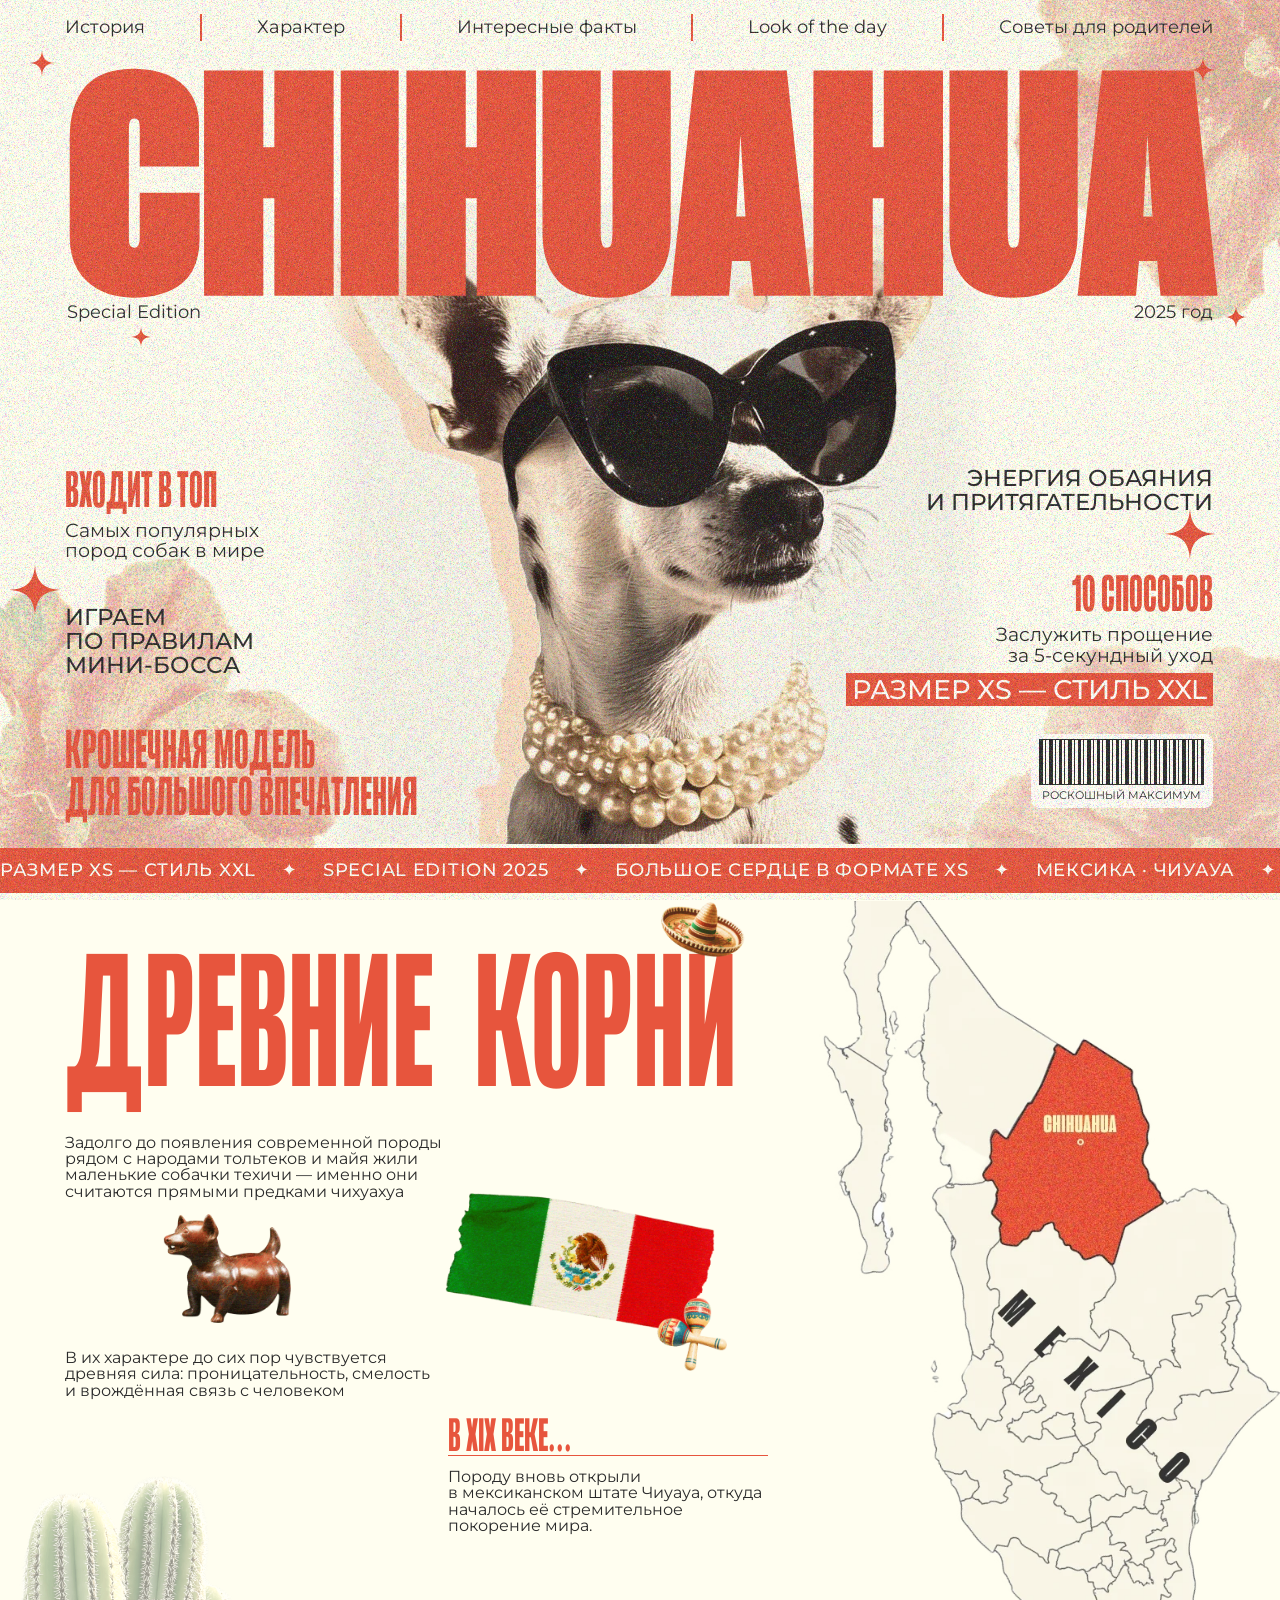
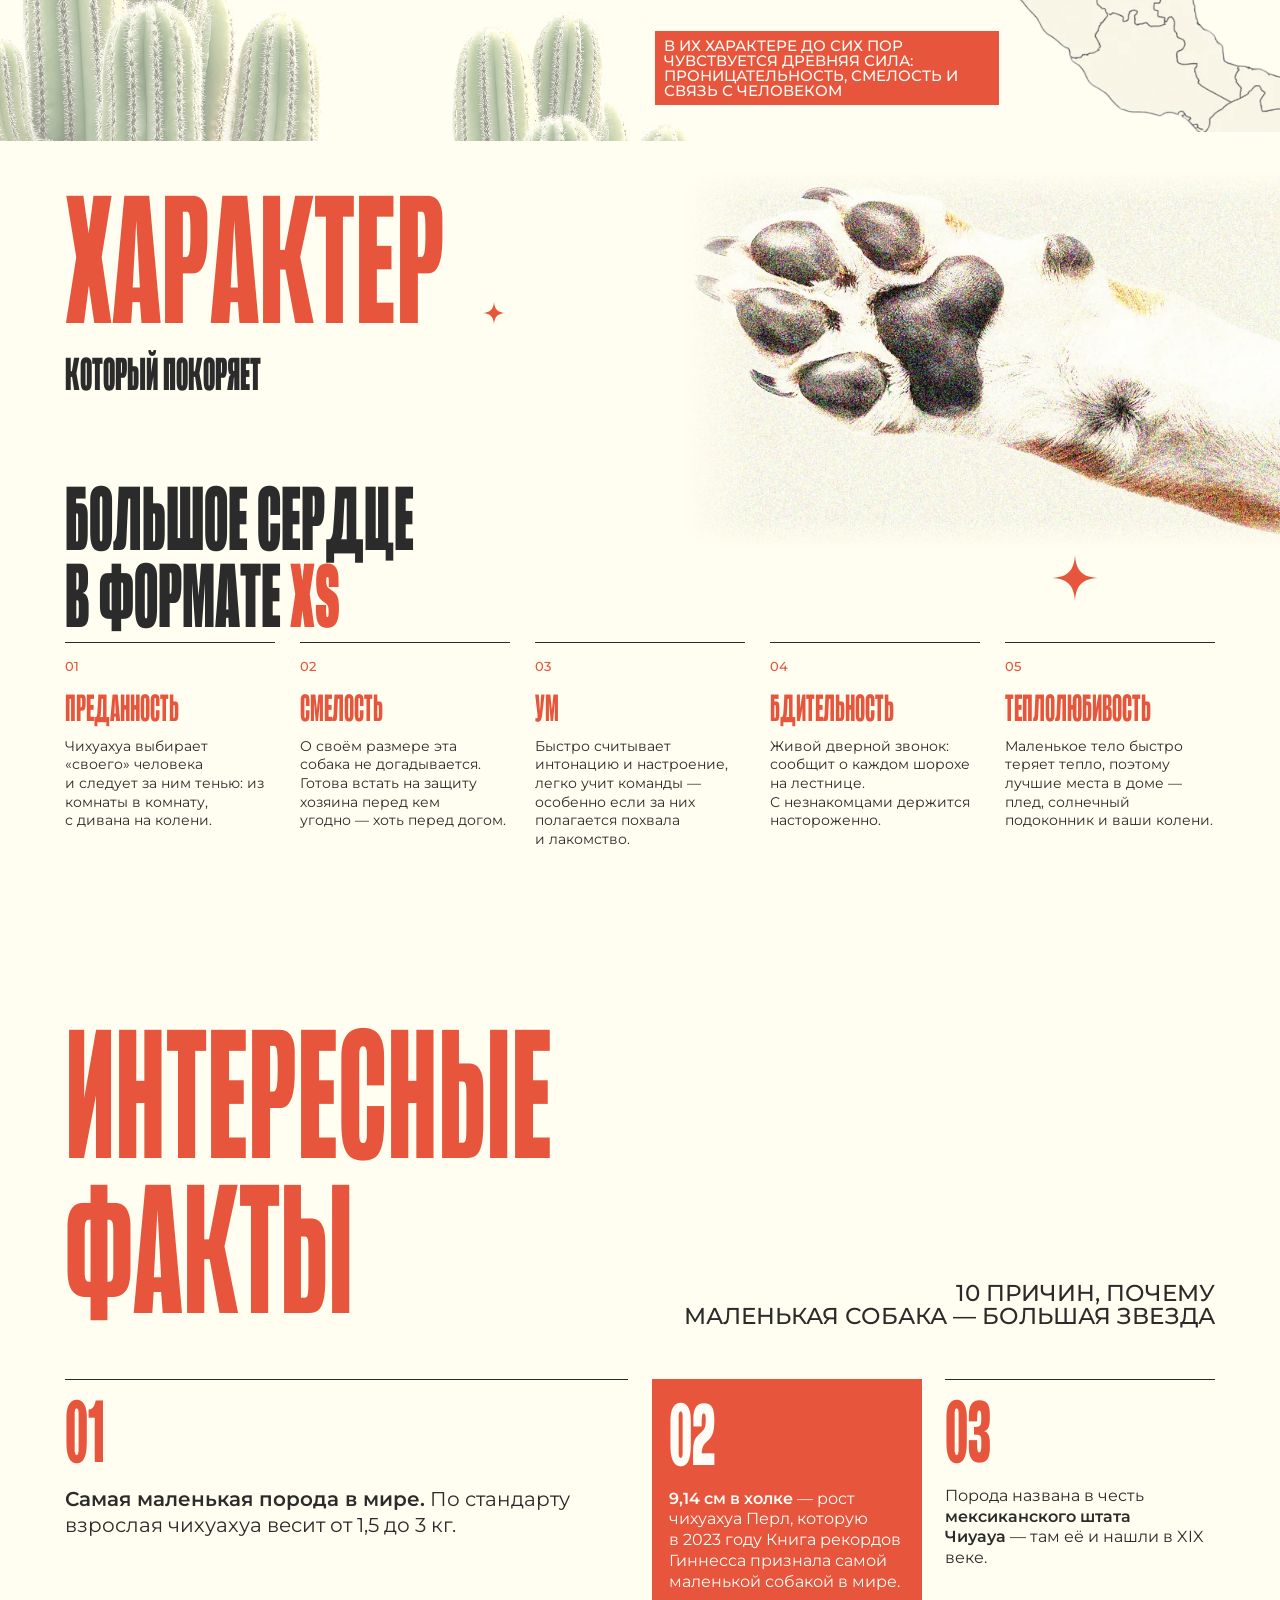
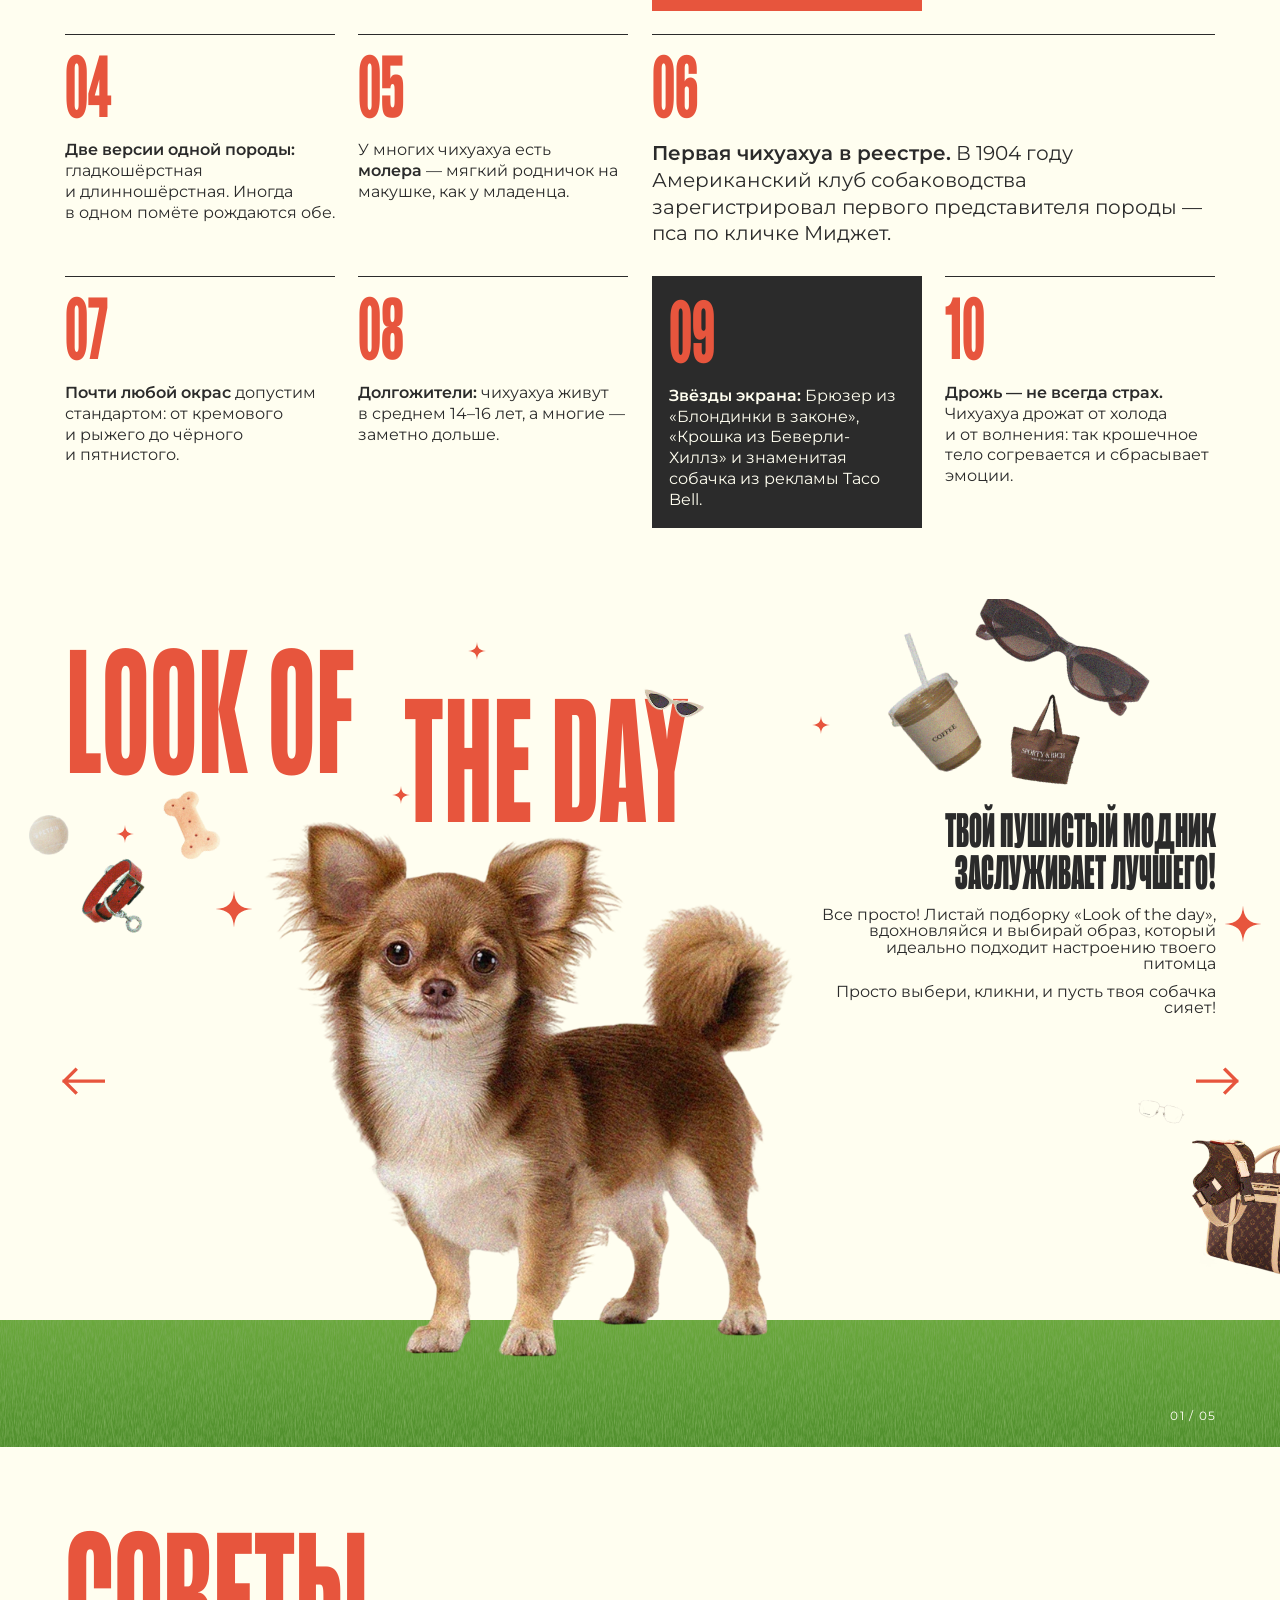
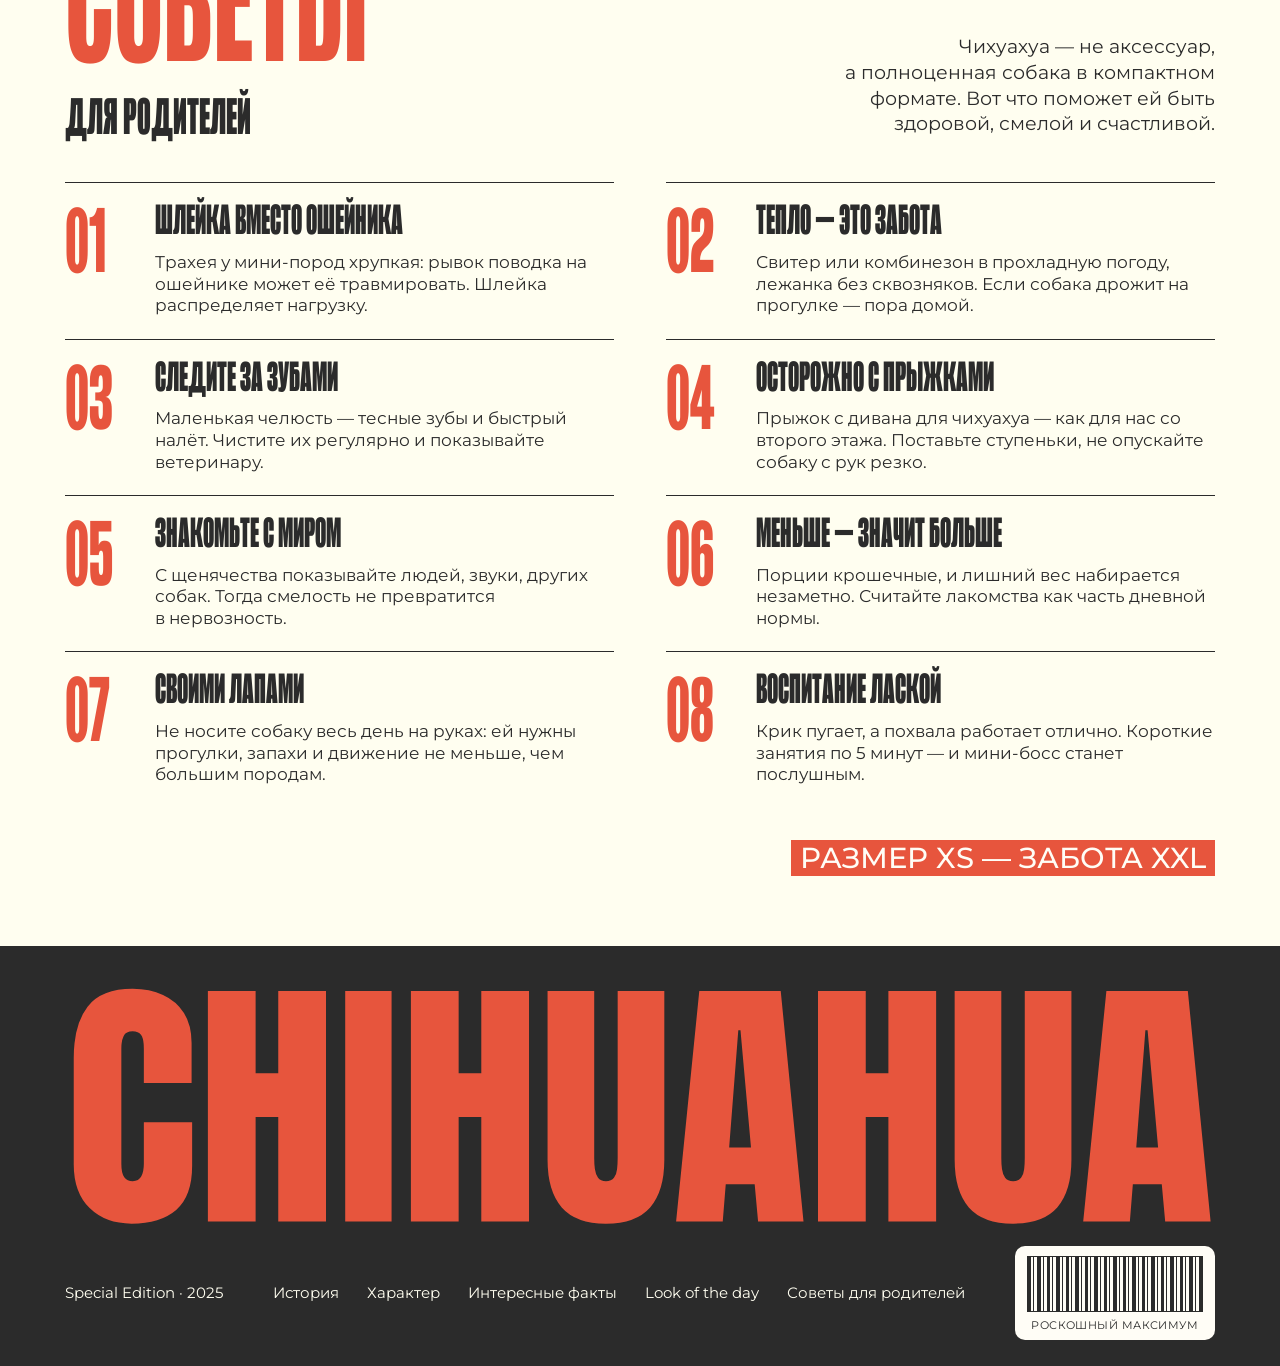
==== index.html @ 593a64d1 "Larger body text on wide desktop screens Body text scales with at least 85% of the width factor; cov" ====
<!doctype html>
<html lang="ru">
<head>
<meta charset="utf-8">
<meta name="viewport" content="width=device-width, initial-scale=1">
<title>Chihuahua Special Edition</title>
<meta name="description" content="История, характер, интересные факты, образы и советы владельцам чихуахуа — лендинг в стиле модного журнала.">
<link rel="preconnect" href="https://fonts.googleapis.com">
<link rel="preconnect" href="https://fonts.gstatic.com" crossorigin>
<link href="https://fonts.googleapis.com/css2?family=Alumni+Sans:wght@700;800;900&family=Anton&family=Montserrat:wght@400;500;600&display=swap" rel="stylesheet">
<link rel="stylesheet" href="styles.css?v=8">
</head>
<body>

<!-- Компактное меню, появляется после обложки -->
<div class="minibar" id="minibar" aria-hidden="true">
  <a href="#top" class="minibar__logo">CHIHUAHUA</a>
  <nav class="minibar__nav">
    <a href="#history">История</a><a href="#character">Характер</a><a href="#facts">Факты</a><a href="#look">Look of the day</a><a href="#tips">Советы</a>
  </nav>
</div>

<!-- ============ ОБЛОЖКА ============ -->
<header class="cover board" id="top">
  <nav class="nav" aria-label="Разделы">
    <a href="#history">История</a><i></i>
    <a href="#character">Характер</a><i></i>
    <a href="#facts">Интересные факты</a><i></i>
    <a href="#look">Look of the day</a><i></i>
    <a href="#tips">Советы для родителей</a>
  </nav>

  <h1 class="cover__title">
    <svg viewBox="0 0 1795 360" preserveAspectRatio="none" role="img" aria-label="Chihuahua">
      <text x="0" y="360" textLength="1795" lengthAdjust="spacingAndGlyphs">CHIHUAHUA</text>
    </svg>
  </h1>
  <p class="cover__edition">Special Edition</p>
  <p class="cover__year">2025 год</p>

  <img class="cover__flower cover__flower--tr asset" src="assets/flower-tr.png" alt="" aria-hidden="true">
  <img class="cover__flower cover__flower--bl asset" src="assets/flower-bl.png" alt="" aria-hidden="true">
  <img class="cover__flower cover__flower--br asset" src="assets/flower-br.png" alt="" aria-hidden="true">

  <img class="cover__dog" src="assets/cover-dog.webp" width="1120" height="1076"
       alt="Чихуахуа в больших чёрных очках и жемчужном ожерелье">

  <a class="cl cl--top" href="#facts"><b class="d">Входит в топ</b><span>Самых популярных<br>пород собак в&nbsp;мире</span></a>
  <a class="cl cl--boss" href="#character"><span class="caps">Играем<br>по правилам<br>мини-босса</span></a>
  <a class="cl cl--model" href="#look"><b class="d">Крошечная модель<br>для большого впечатления</b></a>
  <a class="cl cl--energy" href="#character"><span class="caps">Энергия обаяния<br class="dt"> и притягательности</span></a>
  <a class="cl cl--ways" href="#tips"><b class="d">10 способов</b><span>Заслужить прощение<br>за 5-секундный уход</span></a>
  <a class="cl cl--size" href="#look"><span class="tag">Размер XS — стиль XXL</span></a>

  <div class="barcode" aria-hidden="true"><span class="barcode__bars"></span><span>Роскошный максимум</span></div>

  <svg class="star" style="--x:65;--y:105;--s:44" aria-hidden="true"><use href="#star"/></svg>
  <svg class="star" style="--x:1880;--y:118;--s:44" aria-hidden="true"><use href="#star"/></svg>
  <svg class="star" style="--x:220;--y:565;--s:34" aria-hidden="true"><use href="#star"/></svg>
  <svg class="star" style="--x:1932;--y:532;--s:38" aria-hidden="true"><use href="#star"/></svg>
  <svg class="star star--big" style="--x:55;--y:990;--s:86" aria-hidden="true"><use href="#star"/></svg>
  <svg class="star star--big" style="--x:1860;--y:895;--s:86" aria-hidden="true"><use href="#star"/></svg>
</header>

<div class="ticker" aria-hidden="true">
  <div class="ticker__track">
    <span>Размер XS — стиль XXL</span><span>✦</span><span>Special Edition 2025</span><span>✦</span><span>Большое сердце в формате XS</span><span>✦</span><span>Мексика · Чиуауа</span><span>✦</span>
    <span>Размер XS — стиль XXL</span><span>✦</span><span>Special Edition 2025</span><span>✦</span><span>Большое сердце в формате XS</span><span>✦</span><span>Мексика · Чиуауа</span><span>✦</span>
  </div>
</div>

<main>

<!-- ============ ИСТОРИЯ ============ -->
<section class="history board" id="history" aria-labelledby="history-title">
  <h2 class="history__title d" id="history-title">Древние&nbsp; корни</h2>
  <img class="asset history__sombrero" src="assets/sombrero.png" data-ph="" alt="">

  <p class="history__p1 txt reveal">Задолго до появления современной породы рядом с&nbsp;народами тольтеков и&nbsp;майя жили маленькие собачки техичи&nbsp;— именно они считаются прямыми предками чихуахуа</p>
  <img class="asset history__figure reveal" src="assets/techichi.png" data-ph="фигурка техичи" alt="Древняя глиняная фигурка собаки">
  <img class="asset history__flag reveal" src="assets/flag.png" data-ph="флаг Мексики" alt="Флаг Мексики">
  <img class="asset history__maracas" src="assets/maracas.png" data-ph="" alt="">
  <p class="history__p2 txt reveal">В их характере до сих пор чувствуется древняя сила: проницательность, смелость и&nbsp;врождённая связь с&nbsp;человеком</p>

  <div class="history__xix reveal">
    <h3 class="d">В XIX веке...</h3>
    <p class="txt">Породу вновь открыли в&nbsp;мексиканском штате Чиуауа, откуда началось её стремительное покорение мира.</p>
  </div>

  <img class="asset history__cactus" src="assets/cactus.png" data-ph="" alt="">
  <img class="asset history__cactus history__cactus--2" src="assets/cactus-2.png" data-ph="" alt="">
  <figure class="history__map">
    <img class="asset" src="assets/map.webp" data-ph="карта Мексики со штатом Чиуауа" alt="Карта Мексики, штат Чиуауа выделен красным">
  </figure>
  <p class="history__quote reveal">В их характере до сих пор чувствуется древняя сила: проницательность, смелость и связь с человеком</p>
</section>

<!-- ============ ХАРАКТЕР ============ -->
<section class="character board" id="character" aria-labelledby="character-title">
  <div class="character__head">
    <h2 class="character__title d" id="character-title">Характер</h2>
    <p class="character__sub d">который покоряет</p>
  </div>
  <img class="character__paw" src="assets/paw.webp" width="1014" height="640" alt="Лапка чихуахуа крупным планом">

  <blockquote class="character__quote reveal">
    <span class="d">Большое сердце<br>в формате <em>XS</em></span>
  </blockquote>

  <ol class="traits">
    <li class="trait reveal"><span class="trait__n">01</span><h3 class="d">Преданность</h3><p>Чихуахуа выбирает «своего» человека и&nbsp;следует за ним тенью: из комнаты в&nbsp;комнату, с&nbsp;дивана на колени.</p></li>
    <li class="trait reveal"><span class="trait__n">02</span><h3 class="d">Смелость</h3><p>О&nbsp;своём размере эта собака не догадывается. Готова встать на защиту хозяина перед кем угодно&nbsp;— хоть перед догом.</p></li>
    <li class="trait reveal"><span class="trait__n">03</span><h3 class="d">Ум</h3><p>Быстро считывает интонацию и&nbsp;настроение, легко учит команды&nbsp;— особенно если за них полагается похвала и&nbsp;лакомство.</p></li>
    <li class="trait reveal"><span class="trait__n">04</span><h3 class="d">Бдительность</h3><p>Живой дверной звонок: сообщит о&nbsp;каждом шорохе на лестнице. С&nbsp;незнакомцами держится настороженно.</p></li>
    <li class="trait reveal"><span class="trait__n">05</span><h3 class="d">Теплолюбивость</h3><p>Маленькое тело быстро теряет тепло, поэтому лучшие места в&nbsp;доме&nbsp;— плед, солнечный подоконник и&nbsp;ваши колени.</p></li>
  </ol>

  <svg class="star" style="--x:860;--y:300;--s:40" aria-hidden="true"><use href="#star"/></svg>
  <svg class="star star--big" style="--x:1870;--y:760;--s:80" aria-hidden="true"><use href="#star"/></svg>
</section>

<!-- ============ ИНТЕРЕСНЫЕ ФАКТЫ ============ -->
<section class="facts" id="facts" aria-labelledby="facts-title">
  <div class="facts__head">
    <h2 class="facts__title d" id="facts-title">Интересные<br>факты</h2>
    <p class="facts__lead caps">10 причин, почему<br>маленькая собака&nbsp;— большая звезда</p>
  </div>
  <ol class="facts__grid">
    <li class="fact fact--wide reveal"><span class="fact__n d">01</span><p><b>Самая маленькая порода в&nbsp;мире.</b> По стандарту взрослая чихуахуа весит от&nbsp;1,5 до&nbsp;3&nbsp;кг.</p></li>
    <li class="fact fact--red reveal"><span class="fact__n d">02</span><p><b>9,14&nbsp;см в&nbsp;холке</b>&nbsp;— рост чихуахуа Перл, которую в&nbsp;2023 году Книга рекордов Гиннесса признала самой маленькой собакой в&nbsp;мире.</p></li>
    <li class="fact reveal"><span class="fact__n d">03</span><p>Порода названа в&nbsp;честь <b>мексиканского штата Чиуауа</b>&nbsp;— там её и&nbsp;нашли в&nbsp;XIX веке.</p></li>
    <li class="fact reveal"><span class="fact__n d">04</span><p><b>Две версии одной породы:</b> гладкошёрстная и&nbsp;длинношёрстная. Иногда в&nbsp;одном помёте рождаются обе.</p></li>
    <li class="fact reveal"><span class="fact__n d">05</span><p>У&nbsp;многих чихуахуа есть <b>молера</b>&nbsp;— мягкий родничок на макушке, как у&nbsp;младенца.</p></li>
    <li class="fact fact--wide reveal"><span class="fact__n d">06</span><p><b>Первая чихуахуа в&nbsp;реестре.</b> В&nbsp;1904 году Американский клуб собаководства зарегистрировал первого представителя породы&nbsp;— пса по кличке Миджет.</p></li>
    <li class="fact reveal"><span class="fact__n d">07</span><p><b>Почти любой окрас</b> допустим стандартом: от&nbsp;кремового и&nbsp;рыжего до&nbsp;чёрного и&nbsp;пятнистого.</p></li>
    <li class="fact reveal"><span class="fact__n d">08</span><p><b>Долгожители:</b> чихуахуа живут в&nbsp;среднем 14–16 лет, а&nbsp;многие&nbsp;— заметно дольше.</p></li>
    <li class="fact fact--dark reveal"><span class="fact__n d">09</span><p><b>Звёзды экрана:</b> Брюзер из «Блондинки в&nbsp;законе», «Крошка из Беверли-Хиллз» и&nbsp;знаменитая собачка из рекламы Taco Bell.</p></li>
    <li class="fact reveal"><span class="fact__n d">10</span><p><b>Дрожь&nbsp;— не всегда страх.</b> Чихуахуа дрожат от&nbsp;холода и&nbsp;от&nbsp;волнения: так крошечное тело согревается и&nbsp;сбрасывает эмоции.</p></li>
  </ol>
</section>

<!-- ============ LOOK OF THE DAY (слайдер) ============ -->
<section class="look board" id="look" aria-labelledby="look-title" aria-roledescription="карусель">
  <h2 class="look__title" id="look-title"><span class="look__t1 d">Look of</span> <span class="look__t2 d">the day</span></h2>
  <img class="asset look__glasses-mini" src="assets/look-glasses-mini.png" data-ph="" alt="">

  <!-- постоянные предметы -->
  <img class="asset look__item" style="--x:1515;--y:20;--w:365;--r:12deg" src="assets/item-sunglasses.png" data-ph="" alt="">
  <img class="asset look__item" style="--x:1385;--y:55;--w:150;--r:-14deg" src="assets/item-coffee.png" data-ph="" alt="">
  <img class="asset look__item" style="--x:1570;--y:170;--w:165;--r:-12deg" src="assets/item-tote.png" data-ph="" alt="">
  <img class="asset look__item" style="--x:45;--y:383;--w:72" src="assets/item-ball.png" data-ph="" alt="">
  <img class="asset look__item" style="--x:245;--y:345;--w:120;--r:28deg" src="assets/item-bone.png" data-ph="" alt="">
  <img class="asset look__item" style="--x:125;--y:470;--w:125;--r:-18deg" src="assets/item-collar.png" data-ph="" alt="">

  <div class="look__text">
    <h3 class="d">Твой пушистый модник<br>заслуживает лучшего!</h3>
    <p>Все просто! Листай подборку «Look of the day», вдохновляйся и&nbsp;выбирай образ, который идеально подходит настроению твоего питомца</p>
    <p>Просто выбери, кликни, и&nbsp;пусть твоя собачка сияет!</p>
  </div>

  <div class="look__stage" id="lookStage" aria-live="polite">
    <figure class="look__slide is-active" data-label="">
      <img class="asset look__dog" src="assets/look-1.webp" data-ph="собака · базовый образ" alt="Чихуахуа без одежды стоит на газоне">
    </figure>
    <figure class="look__slide" data-label="Тяжёлый люкс" data-outfit="assets/outfit-lux.png">
      <img class="asset look__dog" src="assets/look-2.webp" data-ph="собака · «Тяжёлый люкс»" alt="Чихуахуа в очках, шлейке и с сумкой-переноской с монограммой">
    </figure>
    <figure class="look__slide" data-label="Clean dog" data-outfit="assets/outfit-clean.png">
      <img class="asset look__dog" src="assets/look-3.webp" data-ph="собака · «Clean dog»" alt="Чихуахуа в вязаной шапке, жилете и белых ботиночках">
    </figure>
    <figure class="look__slide" data-label="Barbiecore крошка" data-outfit="assets/outfit-barbie.png">
      <img class="asset look__dog" src="assets/look-4.webp" data-ph="собака · «Barbiecore крошка»" alt="Чихуахуа в розовом платье с пайетками и бантом">
    </figure>
    <figure class="look__slide" data-label="Осенний латте" data-outfit="assets/outfit-latte.png">
      <img class="asset look__dog" src="assets/look-5.webp" data-ph="собака · «Осенний латте»" alt="Чихуахуа в коричневом свитере и вязаных носочках">
    </figure>

    <button class="look__side look__side--l" id="lookSideL" aria-label="Предыдущий образ" hidden><img alt=""></button>
    <button class="look__side look__side--r" id="lookSideR" aria-label="Следующий образ" hidden><img alt=""></button>
    <button class="look__arrow look__arrow--prev" id="lookPrev" aria-label="Предыдущий образ">
      <svg viewBox="0 0 76 46"><path d="M74 23H4M24 3 4 23l20 20" /></svg>
    </button>
    <button class="look__arrow look__arrow--next" id="lookNext" aria-label="Следующий образ">
      <svg viewBox="0 0 76 46"><path d="M2 23h70M52 3l20 20-20 20" /></svg>
    </button>
  </div>

  <div class="look__grass" aria-hidden="true"></div>
  <p class="look__label" id="lookLabel" aria-live="polite"></p>
  <p class="look__count" id="lookCount">01 / 05</p>


  <svg class="star" style="--x:745;--y:92;--s:32" aria-hidden="true"><use href="#star"/></svg>
  <svg class="star" style="--x:626;--y:348;--s:32" aria-hidden="true"><use href="#star"/></svg>
  <svg class="star" style="--x:196;--y:417;--s:32" aria-hidden="true"><use href="#star"/></svg>
  <svg class="star star--big" style="--x:365;--y:550;--s:66" aria-hidden="true"><use href="#star"/></svg>
  <svg class="star" style="--x:1283;--y:223;--s:32" aria-hidden="true"><use href="#star"/></svg>
  <svg class="star star--big" style="--x:1942;--y:577;--s:66" aria-hidden="true"><use href="#star"/></svg>
</section>

<!-- ============ СОВЕТЫ ============ -->
<section class="tips" id="tips" aria-labelledby="tips-title">
  <div class="tips__head">
    <h2 class="tips__heading" id="tips-title"><span class="tips__title d">Советы</span><span class="tips__sub d">для родителей</span></h2>
    <p class="tips__lead">Чихуахуа&nbsp;— не аксессуар, а&nbsp;полноценная собака в&nbsp;компактном формате. Вот что поможет ей быть здоровой, смелой и&nbsp;счастливой.</p>
  </div>
  <ol class="tips__list">
    <li class="tip reveal"><span class="tip__n d">01</span><div><h3 class="d">Шлейка вместо ошейника</h3><p>Трахея у&nbsp;мини-пород хрупкая: рывок поводка на ошейнике может её травмировать. Шлейка распределяет нагрузку.</p></div></li>
    <li class="tip reveal"><span class="tip__n d">02</span><div><h3 class="d">Тепло&nbsp;— это забота</h3><p>Свитер или комбинезон в&nbsp;прохладную погоду, лежанка без сквозняков. Если собака дрожит на прогулке&nbsp;— пора домой.</p></div></li>
    <li class="tip reveal"><span class="tip__n d">03</span><div><h3 class="d">Следите за зубами</h3><p>Маленькая челюсть&nbsp;— тесные зубы и&nbsp;быстрый налёт. Чистите их регулярно и&nbsp;показывайте ветеринару.</p></div></li>
    <li class="tip reveal"><span class="tip__n d">04</span><div><h3 class="d">Осторожно с&nbsp;прыжками</h3><p>Прыжок с&nbsp;дивана для чихуахуа&nbsp;— как для нас со второго этажа. Поставьте ступеньки, не опускайте собаку с&nbsp;рук резко.</p></div></li>
    <li class="tip reveal"><span class="tip__n d">05</span><div><h3 class="d">Знакомьте с&nbsp;миром</h3><p>С&nbsp;щенячества показывайте людей, звуки, других собак. Тогда смелость не превратится в&nbsp;нервозность.</p></div></li>
    <li class="tip reveal"><span class="tip__n d">06</span><div><h3 class="d">Меньше&nbsp;— значит больше</h3><p>Порции крошечные, и&nbsp;лишний вес набирается незаметно. Считайте лакомства как часть дневной нормы.</p></div></li>
    <li class="tip reveal"><span class="tip__n d">07</span><div><h3 class="d">Своими лапами</h3><p>Не носите собаку весь день на руках: ей нужны прогулки, запахи и&nbsp;движение не меньше, чем большим породам.</p></div></li>
    <li class="tip reveal"><span class="tip__n d">08</span><div><h3 class="d">Воспитание лаской</h3><p>Крик пугает, а&nbsp;похвала работает отлично. Короткие занятия по 5&nbsp;минут&nbsp;— и&nbsp;мини-босс станет послушным.</p></div></li>
  </ol>
  <p class="tips__tag"><span class="tag">Размер XS — забота XXL</span></p>
</section>

</main>

<footer class="footer">
  <svg class="footer__logo" viewBox="0 0 1795 360" aria-hidden="true"><text x="0" y="360" textLength="1795" lengthAdjust="spacingAndGlyphs">CHIHUAHUA</text></svg>
  <div class="footer__row">
    <p>Special Edition · 2025</p>
    <nav aria-label="Разделы">
      <a href="#history">История</a><a href="#character">Характер</a><a href="#facts">Интересные факты</a><a href="#look">Look of the day</a><a href="#tips">Советы для родителей</a>
    </nav>
    <div class="barcode barcode--footer" aria-hidden="true"><span class="barcode__bars"></span><span>Роскошный максимум</span></div>
  </div>
</footer>

<!-- общая звёздочка -->
<svg width="0" height="0" style="position:absolute" aria-hidden="true">
  <symbol id="star" viewBox="0 0 100 100"><path d="M50 0C52 34 66 48 100 50 66 52 52 66 50 100 48 66 34 52 0 50 34 48 48 34 50 0Z"/></symbol>
</svg>

<script src="script.js?v=8"></script>
</body>
</html>
---- styles.css ----
/* =========================================================
   CHIHUAHUA — Special Edition
   Сетка десктопа повторяет макеты: 1 единица = 1px макета шириной 2000.
   ========================================================= */
:root {
  --bg: #FFFEF0;          /* под зерном читается как #F7F5E8 из макетов */
  --red: #E7553D;
  --ink: #2B2B2B;
  --peach: #F1D2BC;
  --white: #FFFDF6;
  --sy: 1.75;              /* заголовки в макетах вытянуты по вертикали */
  --k: .9685;              /* = 1 / (0.59 * --sy): размер шрифта из высоты прописной */
  --display: "Alumni Sans", "Oswald", "Arial Narrow", sans-serif;
  --body: "Montserrat", system-ui, sans-serif;
}

*, *::before, *::after { box-sizing: border-box; }
html { scroll-behavior: smooth; -webkit-text-size-adjust: 100%; }
body {
  margin: 0;
  background: var(--bg);
  color: var(--ink);
  font-family: var(--body);
  font-size: 16px;
  line-height: 1.35;
  overflow-x: hidden;
}
img { display: block; max-width: 100%; height: auto; }
a { color: inherit; }
h1, h2, h3, p, ol, figure, blockquote { margin: 0; padding: 0; }
ol { list-style: none; }

/* зерно поверх всей страницы, как в макетах: цветной шум накладывается
   режимом hard-light на всё сразу — фон, картинки, плашки, газон */
body::after {
  content: "";
  position: fixed; inset: 0;
  pointer-events: none;
  z-index: 100;
  background: url("assets/grain.png") repeat;
  background-size: 256px 256px;
  mix-blend-mode: hard-light;
}

/* ---------- общие элементы ---------- */
.d {
  font-family: var(--display);
  font-weight: 800;
  text-transform: uppercase;
  line-height: .72;
  letter-spacing: 0;
  text-box: trim-both cap alphabetic;
}
.d > .sx { display: block; transform-origin: 0 0; transform: scaleY(var(--sy)); text-box: trim-both cap alphabetic; }
.caps { text-transform: uppercase; font-weight: 500; line-height: 1; }
.tag {
  display: inline-block;
  background: var(--red);
  color: var(--white);
  text-transform: uppercase;
  font-weight: 500;
  line-height: 1.25;
  padding: 0 .3em;
}
.txt { font-weight: 400; }

.board {
  position: relative;
  container-type: inline-size;
  --m: calc(100cqw / 2000);
}
.star {
  position: absolute;
  left: calc(var(--x) * var(--m));
  top: calc(var(--y) * var(--m));
  width: calc(var(--s) * var(--m));
  height: calc(var(--s) * var(--m));
  translate: -50% -50%;
  fill: var(--red);
  z-index: 5;
  pointer-events: none;
  animation: twinkle 4s ease-in-out infinite;
}
.star:nth-of-type(2n) { animation-delay: -1.3s; }
.star:nth-of-type(3n) { animation-delay: -2.6s; }
@keyframes twinkle {
  0%, 100% { transform: scale(1) rotate(0deg); }
  50% { transform: scale(.82) rotate(12deg); }
}

/* заглушка вместо ещё не присланной картинки */
.ph {
  display: grid;
  place-items: center;
  text-align: center;
  border: 2px dashed color-mix(in srgb, var(--red) 55%, transparent);
  background: color-mix(in srgb, var(--red) 5%, transparent);
  color: var(--red);
  font: 500 12px/1.3 var(--body);
  text-transform: uppercase;
  letter-spacing: .08em;
  padding: 12px;
}

/* ---------- компактное меню ---------- */
.minibar {
  position: fixed; top: 0; left: 0; right: 0;
  z-index: 50;
  display: flex; align-items: center; gap: 24px;
  padding: calc(10px + env(safe-area-inset-top, 0px)) 20px 10px;
  background: color-mix(in srgb, var(--bg) 92%, transparent);
  backdrop-filter: blur(6px);
  border-bottom: 2px solid var(--red);
  transform: translateY(-110%);
  transition: transform .35s ease;
}
.minibar.is-on { transform: none; }
.minibar__logo { font: 26px/1 "Anton", sans-serif; color: var(--red); text-decoration: none; letter-spacing: .02em; }
.minibar__nav { display: flex; gap: 20px; overflow-x: auto; scrollbar-width: none; }
.minibar__nav a { text-decoration: none; font-size: 14px; white-space: nowrap; }
.minibar__nav a:hover { color: var(--red); }

/* =========================================================
   ОБЛОЖКА — мобильная раскладка (по умолчанию)
   ========================================================= */
.cover {
  display: grid;
  grid-template-columns: 1fr 1fr;
  gap: 0 16px;
  padding: 12px 16px 28px;
  overflow: hidden;
}
.nav {
  grid-column: 1 / -1;
  display: flex; align-items: center; gap: 12px;
  overflow-x: auto; scrollbar-width: none;
  padding-bottom: 14px;
  font-size: 13px;
}
.nav a { text-decoration: none; white-space: nowrap; transition: color .2s; }
.nav a:hover { color: var(--red); }
.nav i { flex: none; width: 2px; height: 18px; background: var(--red); }

.cover__title { grid-column: 1 / -1; position: relative; z-index: 3; }
.cover__title svg, .footer__logo { display: block; width: 100%; height: auto; overflow: visible; }
.cover__title text, .footer__logo text { font-family: "Anton", sans-serif; font-size: 419px; fill: var(--red); }

.cover__edition, .cover__year { font-size: 13px; margin-top: 6px; position: relative; z-index: 3; }
.cover__year { text-align: right; }
.cover__dog {
  grid-column: 1 / -1;
  width: 118%; max-width: none;
  margin: 4px 0 0 -9%;
  aspect-ratio: 1120 / 940; object-fit: cover; object-position: bottom;
  position: relative; z-index: 1;
  -webkit-mask-image: linear-gradient(to right, transparent 0, #000 8%, #000 92%, transparent 100%), linear-gradient(transparent, #000 14%);
  -webkit-mask-composite: source-in;
          mask-image: linear-gradient(to right, transparent 0, #000 8%, #000 92%, transparent 100%), linear-gradient(transparent, #000 14%);
          mask-composite: intersect;
}
/* розовые зернистые цветы по углам обложки */
.cover__flower { position: absolute; z-index: 0; pointer-events: none; user-select: none; height: auto; max-width: none; }
.cover__flower--tr { top: 0; right: 0; width: 46%; }
.cover__flower--bl { bottom: 0; left: 0; width: 62%; }
.cover__flower--br { bottom: 0; right: 0; width: 56%; opacity: .75; }
br.dt { display: none; }
.cl {
  position: relative; z-index: 4;
  display: flex; flex-direction: column; gap: 6px;
  text-decoration: none;
  margin-top: 22px;
  font-size: 13px;
}
.cl b.d { color: var(--red); font-size: 30px; }
.cl .caps { font-size: 15px; }
.cl--energy, .cl--ways { text-align: right; align-items: flex-end; }
.cl--model, .cl--size { grid-column: 1 / -1; }
.cl--model b.d { font-size: 34px; }
.cl--size .tag { font-size: 18px; }
.cover .barcode { display: none; }
.cover .star { display: none; }

/* штрих-код */
.barcode {
  display: flex; flex-direction: column; align-items: center; gap: 6px;
  background: var(--white);
  border-radius: 10px;
  padding: 10px 12px 8px;
  font-size: 11px; letter-spacing: .04em; text-transform: uppercase;
}
.barcode__bars {
  display: block; width: 100%; height: 56px;
  background: repeating-linear-gradient(90deg,
    var(--ink) 0 3px, transparent 3px 5px, var(--ink) 5px 6px, transparent 6px 9px,
    var(--ink) 9px 13px, transparent 13px 15px, var(--ink) 15px 16px, transparent 16px 19px);
  border: 1px solid var(--ink);
}

/* бегущая строка */
.ticker { background: var(--red); color: var(--white); overflow: hidden; padding: 10px 0; }
.ticker__track { display: flex; gap: 28px; width: max-content; animation: marquee 28s linear infinite; }
.ticker__track span { text-transform: uppercase; font-weight: 500; font-size: 15px; letter-spacing: .04em; white-space: nowrap; }
@keyframes marquee { to { transform: translateX(-50%); } }

/* =========================================================
   ИСТОРИЯ — мобильная
   ========================================================= */
.history { padding: 56px 16px; display: flex; flex-direction: column; gap: 22px; overflow: hidden; }
.history__title { color: var(--red); font-size: 19vw; }
.history__title, .history__p1, .history__p2, .history__xix { position: relative; z-index: 2; }
.history .txt { font-size: 16px; }
.history__figure { width: 46%; align-self: center; }
.ph.history__figure { aspect-ratio: 215 / 180; }
.history__flag { width: 80%; align-self: flex-end; }
.ph.history__flag { aspect-ratio: 455 / 230; }
.history__sombrero, .history__maracas, .history__cactus { display: none; }
.history__xix h3 { color: var(--red); font-size: 40px; padding-bottom: 12px; border-bottom: 2px solid var(--red); margin-bottom: 12px; }
.history__map { margin-right: -16px; overflow: hidden; }
.history__map img { width: 180%; max-width: none; margin-left: -80%; }
.history__map .ph { width: 100%; aspect-ratio: 785 / 1000; }
.history__quote {
  background: var(--red); color: var(--white);
  text-transform: uppercase; font-weight: 500; font-size: 15px; line-height: 1.1;
  padding: 12px 14px;
}

/* =========================================================
   ХАРАКТЕР — мобильная
   ========================================================= */
.character { padding: 56px 16px; overflow: hidden; }
.character__head { position: relative; z-index: 2; }
.character__title { color: var(--red); font-size: 22vw; }
.character__sub { font-size: 30px; margin-top: 14px; font-weight: 900; }
.character__paw {
  width: 78%; margin: -8px -16px 0 auto;
  -webkit-mask-image: linear-gradient(to right, transparent, #000 12%), linear-gradient(transparent, #000 8%, #000 92%, transparent);
  -webkit-mask-composite: source-in;
          mask-image: linear-gradient(to right, transparent, #000 12%), linear-gradient(transparent, #000 8%, #000 92%, transparent);
          mask-composite: intersect;
}
.character__quote { margin: 28px 0 36px; font-size: 44px; }
.character__quote .d { font-weight: 900; }
.character__quote em { font-style: normal; color: var(--red); }
.traits { display: grid; gap: 26px; }
.trait { border-top: 2px solid var(--ink); padding-top: 12px; }
.trait__n { font: 500 13px/1 var(--body); color: var(--red); }
.trait h3 { color: var(--red); font-size: 40px; margin: 12px 0 10px; }
.trait p { font-size: 15px; }
.character .star { display: none; }

/* =========================================================
   ФАКТЫ
   ========================================================= */
.facts { padding: 64px 16px; }
.facts__head { display: flex; flex-direction: column; gap: 18px; margin-bottom: 32px; }
.facts__title { color: var(--red); font-size: 17vw; }
.facts__lead { font-size: 15px; }
.facts__grid { display: grid; gap: 14px; }
.fact {
  border-top: 2px solid var(--ink);
  padding: 14px 0 6px;
  display: flex; flex-direction: column; gap: 14px;
}
.fact__n { font-size: 52px; color: var(--red); }
.fact p { font-size: 15px; }
.fact b { font-weight: 600; }
.fact--red, .fact--dark { border-top: 0; padding: 18px 16px 20px; }
.fact--red { background: var(--red); color: var(--white); }
.fact--red .fact__n { color: var(--white); }
.fact--dark { background: var(--ink); color: var(--bg); }

/* =========================================================
   LOOK OF THE DAY — мобильная
   ========================================================= */
.look { padding: 56px 0 0; overflow: hidden; display: flex; flex-direction: column; }
.look__title { color: var(--red); font-size: 21vw; padding: 0 16px; display: flex; flex-direction: column; gap: 14px; font-weight: 400; }
.look__t2 { align-self: flex-end; }
.look__item, .look__glasses-mini, .look .star { display: none; }
.look__side {
  position: absolute; z-index: 3; bottom: 6%;
  width: 26%; padding: 0; border: 0; background: none; cursor: pointer;
  transition: opacity .4s ease, transform .4s ease;
}
.look__side[hidden] { display: block; opacity: 0; pointer-events: none; }
.look__side img { width: 100%; }
.look__side--l { left: -6%; transform: rotate(-6deg); }
.look__side--r { right: -6%; transform: rotate(6deg); }
.look__side--l:hover { transform: rotate(-2deg) scale(1.06); }
.look__side--r:hover { transform: rotate(2deg) scale(1.06); }
.look__side:focus-visible { outline: 2px solid var(--red); outline-offset: 4px; }
.look__text { padding: 22px 16px 0; text-align: right; }
.look__text h3 { font-size: 30px; font-weight: 900; margin-bottom: 14px; }
.look__text p { font-size: 15px; margin-top: 8px; }
.look__stage { position: relative; height: 92vw; margin-top: 18px; z-index: 2; }
.look__slide {
  position: absolute; inset: 0;
  opacity: 0; visibility: hidden;
  transform: translateX(var(--from, 40px)) scale(.98);
  transition: opacity .5s ease, transform .6s cubic-bezier(.2,.7,.2,1), visibility 0s .6s;
}
.look__slide.is-active { opacity: 1; visibility: visible; transform: none; transition-delay: 0s; }
.look__dog { position: absolute; left: 10%; bottom: 4%; height: 80vw; width: auto; max-width: none; }
.ph.look__dog { width: 72%; }
.look__grass {
  height: 30vw; margin-top: -22vw; position: relative; z-index: 1;
  background:
    url("data:image/svg+xml,%3Csvg xmlns='http://www.w3.org/2000/svg' width='300' height='300'%3E%3Cfilter id='g'%3E%3CfeTurbulence type='fractalNoise' baseFrequency='1.1 .12' numOctaves='3' seed='4'/%3E%3CfeColorMatrix values='0 0 0 0 .2  0 0 0 0 .42  0 0 0 0 .1  0 0 0 1.6 -.55'/%3E%3C/filter%3E%3Crect width='100%25' height='100%25' filter='url(%23g)'/%3E%3C/svg%3E"),
    linear-gradient(#6aa83c, #4f8e2c);
}
.look__label { position: relative; z-index: 3; text-align: center; margin: -18vw 0 0; min-height: 1.4em; }
.look__label span { font-size: 20px; }
.look__count { position: relative; z-index: 3; color: var(--white); text-align: center; font-size: 12px; letter-spacing: .1em; padding: 10px 0 18px; }
.look__arrow {
  position: absolute; z-index: 6; top: 42%;
  width: 48px; height: 48px; padding: 10px;
  background: none; border: 0; cursor: pointer;
  transition: transform .2s ease;
}
.look__arrow svg { width: 100%; height: 100%; fill: none; stroke: var(--red); stroke-width: 5; stroke-linecap: square; }
.look__arrow--prev { left: 4px; }
.look__arrow--next { right: 4px; }
.look__arrow--prev:hover { transform: translateX(-6px); }
.look__arrow--next:hover { transform: translateX(6px); }
.look__arrow:focus-visible { outline: 2px solid var(--red); outline-offset: 4px; }

/* =========================================================
   СОВЕТЫ
   ========================================================= */
.tips { padding: 64px 16px; }
.tips__head { display: flex; flex-direction: column; gap: 20px; margin-bottom: 30px; }
.tips__title { color: var(--red); font-size: 22vw; }
.tips__title { display: block; }
.tips__sub { display: block; color: var(--ink); font-size: 30px; font-weight: 900; margin-top: 14px; }
.tips__lead { font-size: 16px; max-width: 34em; }
.tips__list { display: grid; }
.tip { display: grid; grid-template-columns: auto 1fr; gap: 16px; padding: 18px 0; border-top: 2px solid var(--ink); }
.tip__n { color: var(--red); font-size: 56px; min-width: 1.1em; }
.tip h3 { font-size: 28px; font-weight: 900; margin-bottom: 10px; }
.tip p { font-size: 15px; }
.tips__tag { margin-top: 28px; text-align: center; }
.tips__tag .tag { font-size: 18px; }

/* ---------- подвал ---------- */
.footer { background: var(--ink); color: var(--bg); padding: 40px 16px 28px; }
.footer__logo text { fill: var(--red); }
.footer__row { display: flex; flex-direction: column; gap: 18px; margin-top: 24px; font-size: 14px; }
.footer__row nav { display: flex; flex-wrap: wrap; gap: 8px 18px; }
.footer__row a { text-decoration: none; }
.footer__row a:hover { color: var(--red); }
.barcode--footer { color: var(--ink); width: 200px; }

/* появление при прокрутке */
.js .reveal { transform: translateY(28px); transition: transform .8s cubic-bezier(.2,.7,.2,1); }
.js .reveal.is-in { transform: none; }

/* =========================================================
   ДЕСКТОП (от 761px): раскладка по координатам макетов
   ========================================================= */
@media (min-width: 761px) {
  /* По ширине блоки занимают весь экран, по высоте — не больше окна:
     --mx — горизонтальные отступы (1 = 1px макета по ширине),
     --m  — размеры и вертикаль (уменьшается, если окно невысокое). */
  :root { --bar: 52px; --W: 100vw; --edge: 0px; }
  .board > * {
    --mx: calc(100cqw / 2000);
    --m: min(var(--mx), calc((100vh - var(--bar)) / var(--h, 1422)));
    --t: max(var(--m), calc(var(--mx) * .85));   /* основной текст: не мельче 85% от ширины */
  }
  .history { --h: 1427; }
  /* на невысоком экране текст истории крупнее --m: всё, что ниже первого абзаца, сдвигаем на его прирост */
  .history > * { --dy: calc((var(--t) - var(--m)) * 110); }
  .look { --h: 1504; }
  main > section { scroll-margin-top: var(--bar); }   /* заголовок раздела не уходит под компактное меню */
  .cover, .character { overflow: visible; }
  .board .star { left: calc(var(--x) * var(--mx, var(--m))); }

  .minibar { padding: 12px calc(var(--W) * 102 / 2000); gap: 40px; }
  .minibar__nav { gap: 28px; }
  .minibar__nav a { font-size: 15px; }

  /* ---------- обложка ---------- */
  .cover { display: block; height: min(calc(var(--vw, 100vw) * 1422 / 2000), calc(100vh - var(--bar))); padding: 0; }
  .cover > * { position: absolute; margin: 0; }
  .nav {
    left: calc(102 * var(--mx)); right: calc(105 * var(--mx));
    top: calc(20 * var(--m)); height: calc(52 * var(--m));
    justify-content: space-between; gap: 0; padding: 0; overflow: visible;
    font-size: calc(30 * var(--t));
    z-index: 6;
  }
  .nav i { width: calc(3 * var(--m)); height: calc(46 * var(--m)); }
  .nav a { position: relative; }
  .nav a::after {
    content: ""; position: absolute; left: 0; right: 0; bottom: -.25em; height: 2px;
    background: var(--red); transform: scaleX(0); transform-origin: left; transition: transform .25s ease;
  }
  .nav a:hover::after { transform: none; }

  .cover__title { left: calc(95 * var(--mx)); top: calc(135 * var(--m)); width: calc(1795 * var(--mx)); }
  .cover__title svg { height: calc(360 * var(--m)); }
  .cover__edition { left: calc(104 * var(--mx)); top: calc(503 * var(--m)); font-size: calc(31 * var(--t)); }
  .cover__year { right: calc(105 * var(--mx)); top: calc(503 * var(--m)); font-size: calc(31 * var(--t)); }
  br.dt { display: inline; }
  .cover__flower--tr { top: 0; right: var(--edge); width: calc(530 * var(--m)); }
  .cover__flower--bl { bottom: 0; left: var(--edge); width: calc(680 * var(--m)); }
  .cover__flower--br { bottom: 0; right: var(--edge); width: calc(620 * var(--m)); }
  .cover__dog {
    aspect-ratio: auto;
    left: calc(1020 * var(--mx) - 560 * var(--m)); top: calc(340 * var(--m));
    width: calc(1120 * var(--m));
    -webkit-mask-image: linear-gradient(to right, transparent 0, #000 6%, #000 94%, transparent 100%);
            mask-image: linear-gradient(to right, transparent 0, #000 6%, #000 94%, transparent 100%);
  }
  .cl { gap: calc(16 * var(--m)); font-size: calc(32 * var(--t)); line-height: 1.05; transition: transform .25s ease; }
  .cl:hover { transform: translateX(calc(8 * var(--m))); }
  .cl--energy:hover, .cl--ways:hover, .cl--size:hover { transform: translateX(calc(-8 * var(--m))); }
  .cl b.d { font-size: calc(60 * var(--t) * var(--k)); }
  .cl .caps { font-size: calc(39 * var(--t)); line-height: 1.02; }
  .cl--top { left: calc(102 * var(--mx)); top: calc(785 * var(--m) - 120 * (var(--t) - var(--m))); }
  .cl--boss { left: calc(102 * var(--mx)); top: calc(1015 * var(--m)); }
  .cl--model { left: calc(102 * var(--mx)); top: calc(1217 * var(--m)); }
  .cl--model b.d { font-size: calc(64 * var(--t) * var(--k)); line-height: .73; }
  .cl--energy { right: calc(105 * var(--mx)); top: calc(782 * var(--m) - 120 * (var(--t) - var(--m))); }
  .cl--ways { right: calc(105 * var(--mx)); top: auto; bottom: calc(100% - 1116 * var(--m)); }   /* растёт вверх, не наезжая на плашку */
  .cl--size { right: calc(105 * var(--mx)); top: calc(1128 * var(--m)); }
  .cl--size .tag { font-size: calc(45 * var(--t)); padding: 0 calc(10 * var(--m)); }
  .cover .barcode {
    display: flex;
    right: calc(105 * var(--mx)); top: calc(1230 * var(--m));
    width: calc(305 * var(--m)); height: calc(125 * var(--m));
    padding: calc(10 * var(--m)) calc(14 * var(--m)) calc(8 * var(--m));
    gap: calc(6 * var(--m)); border-radius: calc(14 * var(--m));
    font-size: calc(18 * var(--m)); letter-spacing: 0; white-space: nowrap;
  }
  .cover .barcode__bars { height: auto; flex: 1; }
  .cover .star { display: block; }

  .ticker { padding: calc(var(--W) * 16 / 2000) 0; }
  .ticker__track { gap: calc(var(--W) * 40 / 2000); }
  .ticker__track span { font-size: calc(var(--W) * 28 / 2000); }

  /* ---------- история ---------- */
  .history { display: block; height: min(calc(var(--vw, 100vw) * 1427 / 2000), calc(100vh - var(--bar))); padding: 0; }
  .history > * { position: absolute; margin: 0; }
  .history__title { left: calc(102 * var(--mx)); top: calc(77 * var(--m)); font-size: calc(222 * var(--m) * var(--k)); white-space: nowrap; }
  .history__sombrero { display: block; left: calc(102 * var(--mx) + 1003 * var(--m)); top: calc(15 * var(--m)); width: calc(140 * var(--m)); z-index: 3; }
  .history .txt { font-size: calc(27 * var(--t)); line-height: 1.02; }
  .history__p1 { left: calc(102 * var(--mx)); top: calc(405 * var(--m)); width: calc(640 * var(--mx)); }
  .history__figure { left: calc(255 * var(--mx)); top: calc(540 * var(--m) + var(--dy)); width: calc(215 * var(--m)); }
  .history__flag { left: calc(695 * var(--mx)); top: calc(505 * var(--m) + var(--dy)); width: calc(455 * var(--m)); }
  .history__maracas { display: block; left: calc(695 * var(--mx) + 357 * var(--m)); top: calc(680 * var(--m) + var(--dy)); width: calc(118 * var(--m)); z-index: 3; }
  .history__p2 { left: calc(102 * var(--mx)); top: calc(767 * var(--m) + var(--dy)); width: calc(580 * var(--mx)); }
  .history__xix { left: calc(700 * var(--mx)); top: calc(880 * var(--m)); width: calc(500 * var(--mx)); }
  .history__xix h3 { font-size: calc(55 * var(--m) * var(--k)); padding-bottom: calc(22 * var(--m)); margin-bottom: calc(20 * var(--m)); border-bottom-width: calc(3 * var(--m)); }
  .history__cactus { display: block; left: 0; bottom: 0; width: calc(620 * var(--m)); opacity: .45; filter: saturate(.8) brightness(1.1); z-index: 0; pointer-events: none; }
  .history__cactus--2 { left: calc(560 * var(--mx)); width: calc(640 * var(--m)); }
  .history__map { right: 0; top: calc(14 * var(--m)); width: calc(1409 * var(--m)); z-index: 1; pointer-events: none; }
  .history__map img { width: 100%; margin: 0; }
  .history__map .ph { width: calc(785 * var(--m)); height: calc(1400 * var(--m)); margin-left: auto; }
  .history__quote {
    left: calc(1023 * var(--mx)); top: auto; bottom: calc(60 * var(--m)); width: calc(538 * var(--mx));
    font-size: calc(26 * var(--t)); line-height: .98; padding: calc(12 * var(--m)) calc(16 * var(--m)); z-index: 3;
  }

  /* ---------- характер ---------- */
  .character { padding: calc(var(--W) * 62 / 2000) calc(var(--W) * 102 / 2000) calc(var(--W) * 150 / 2000); }
  .character > * { --m: min(calc(100cqw / 2000), calc((100vh - var(--bar)) / 1422)); --t: max(var(--m), calc(100cqw / 1796 * .85)); }
  .character__title { font-size: calc(221 * var(--m) * var(--k)); }
  .character__sub { font-size: calc(56 * var(--m) * var(--k)); margin-top: calc(32 * var(--m)); }
  .character__paw {
    position: absolute; right: var(--edge); top: calc(52 * var(--m));
    width: calc(1043 * var(--m)); margin: 0; z-index: 1;
  }
  .character__quote { position: relative; z-index: 2; margin: calc(150 * var(--m)) 0 calc(130 * var(--m)); width: calc(900 * var(--m)); font-size: calc(110 * var(--m) * var(--k)); }
  .traits { grid-template-columns: repeat(5, 1fr); gap: calc(44 * var(--m)); position: relative; z-index: 2; }
  .trait { border-top-width: calc(3 * var(--m)); padding-top: calc(20 * var(--m)); }
  .trait__n { font-size: calc(22 * var(--t)); }
  .trait h3 { font-size: calc(46 * var(--m) * var(--k)); margin: calc(28 * var(--m)) 0 calc(22 * var(--m)); }
  .trait p { font-size: calc(25 * var(--t)); line-height: 1.3; }
  .character .star { display: block; }

  /* ---------- факты ---------- */
  .facts { container-type: inline-size; padding: calc(var(--W) * 110 / 2000) calc(var(--W) * 102 / 2000); }
  .facts > * { --mx: calc(100cqw / 1796); --m: min(var(--mx), calc((100vh - var(--bar)) / 1277)); --t: max(var(--m), calc(var(--mx) * .85)); }
  .facts__head { flex-direction: row; justify-content: space-between; align-items: flex-end; margin-bottom: calc(80 * var(--m)); }
  .facts__title { font-size: calc(200 * var(--m) * var(--k)); }
  .facts__lead { font-size: calc(36 * var(--t)); text-align: right; }
  .facts__grid { grid-template-columns: repeat(4, 1fr); gap: calc(36 * var(--m)); }
  .fact { border-top-width: calc(3 * var(--m)); padding-top: calc(22 * var(--m)); gap: calc(26 * var(--m)); }
  .fact--wide { grid-column: span 2; }
  .fact--red, .fact--dark { padding: calc(28 * var(--m)); }
  .fact__n { font-size: calc(96 * var(--m) * var(--k)); }
  .fact p { font-size: calc(25 * var(--t)); line-height: 1.3; }
  .fact--wide p { font-size: calc(32 * var(--t)); max-width: 28em; }

  /* ---------- look of the day ---------- */
  .look { display: block; height: min(calc(var(--vw, 100vw) * 1504 / 2000), calc(100vh - var(--bar))); padding: 0; }
  .look > *:not(.look__stage) { position: absolute; margin: 0; }
  .look__title { display: block; padding: 0; inset: 0; pointer-events: none; z-index: 4; }
  .look__t1, .look__t2 { position: absolute; font-size: calc(218 * var(--m) * var(--k)); }
  .look__t1 { left: calc(103 * var(--mx)); top: calc(65 * var(--m)); }
  .look__t2 { left: calc(103 * var(--mx) + 599 * var(--m)); top: calc(152 * var(--m)); }
  .look__glasses-mini { display: block; left: calc(103 * var(--mx) + 1022 * var(--m)); top: calc(165 * var(--m)); width: calc(112 * var(--m)); rotate: 8deg; z-index: 5; }
  .look__item { display: block; left: calc(var(--x) * var(--mx)); top: calc(var(--y) * var(--m)); width: calc(var(--w) * var(--m)); rotate: var(--r, 0deg); z-index: 3; transition: transform .3s ease; }
  .look__item:hover { transform: rotate(-6deg) scale(1.06); }
  .look .star { display: block; }
  .look__text { right: calc(100 * var(--mx)); top: calc(375 * var(--m)); width: calc(620 * var(--mx)); padding: 0; z-index: 4; }
  .look__text h3 { font-size: calc(60 * var(--t) * var(--k)); margin-bottom: calc(26 * var(--m)); }
  .look__text p { font-size: calc(28 * var(--t)); line-height: 1.02; margin-top: calc(22 * var(--m)); }
  .look__stage { position: absolute; inset: 0; height: auto; margin: 0; z-index: 2; }
  /* собака (с аксессуарами) выравнивается по высоте и левому краю — как в макете */
  .look__dog { left: calc(413 * var(--mx)); top: calc(395 * var(--m)); bottom: auto; height: calc(950 * var(--m)); width: auto; }
  .ph.look__dog { width: calc(925 * var(--m)); }
  .look__side { bottom: auto; top: calc(900 * var(--m)); width: calc(420 * var(--m)); }
  .look__side--l { left: calc(-60 * var(--mx)); }
  .look__side--r { right: calc(-120 * var(--mx)); }
  .look__grass { left: var(--edge); right: var(--edge); top: calc(1279 * var(--m)); bottom: 0; height: auto; z-index: 1; }
  .look__label { left: 0; right: 0; top: calc(1382 * var(--m)); z-index: 4; }
  .look__label span { font-size: calc(46 * var(--m)); padding: 0 calc(12 * var(--m)); }
  .look__count { right: calc(100 * var(--mx)); bottom: calc(40 * var(--m)); padding: 0; font-size: calc(22 * var(--m)); z-index: 4; }
  .look__arrow { top: calc(820 * var(--m)); width: calc(96 * var(--m)); height: calc(70 * var(--m)); padding: calc(10 * var(--m)); }
  .look__arrow--prev { left: calc(88 * var(--mx)); }
  .look__arrow--next { right: calc(56 * var(--mx)); }
  .look__arrow svg { stroke-width: 6; }

  /* ---------- советы ---------- */
  .tips { container-type: inline-size; padding: calc(var(--W) * 110 / 2000) calc(var(--W) * 102 / 2000); }
  .tips > * { --mx: calc(100cqw / 1796); --m: min(var(--mx), calc((100vh - var(--bar)) / 1277)); --t: max(var(--m), calc(var(--mx) * .85)); }
  .tips__head { flex-direction: row; justify-content: space-between; align-items: flex-end; margin-bottom: calc(70 * var(--m)); }
  .tips__title { font-size: calc(200 * var(--m) * var(--k)); }
  .tips__sub { font-size: calc(56 * var(--m) * var(--k)); margin-top: calc(32 * var(--m)); }
  .tips__lead { font-size: calc(30 * var(--t)); width: calc(640 * var(--t)); text-align: right; }
  .tips__list { grid-template-columns: 1fr 1fr; column-gap: calc(80 * var(--m)); }
  .tip { gap: calc(34 * var(--m)); padding: calc(30 * var(--m)) 0 calc(34 * var(--m)); border-top-width: calc(3 * var(--m)); }
  .tip__n { font-size: calc(100 * var(--m) * var(--k)); }
  .tip h3 { font-size: calc(46 * var(--m) * var(--k)); margin-bottom: calc(20 * var(--m)); }
  .tip p { font-size: calc(26 * var(--t)); line-height: 1.3; }
  .tips__tag { text-align: right; margin-top: calc(50 * var(--m)); }
  .tips__tag .tag { font-size: calc(45 * var(--m)); }

  /* ---------- подвал ---------- */
  .footer { padding: calc(var(--W) * 70 / 2000) calc(var(--W) * 102 / 2000) calc(var(--W) * 40 / 2000); }
  .footer__row { flex-direction: row; justify-content: space-between; align-items: center; font-size: 15px; }
  .footer__row nav { gap: 10px 28px; }
}

@media (prefers-reduced-motion: reduce) {
  html { scroll-behavior: auto; }
  .star, .ticker__track { animation: none; }
  .js .reveal { transform: none; transition: none; }
  .look__slide { transition: opacity .2s; transform: none; }
}
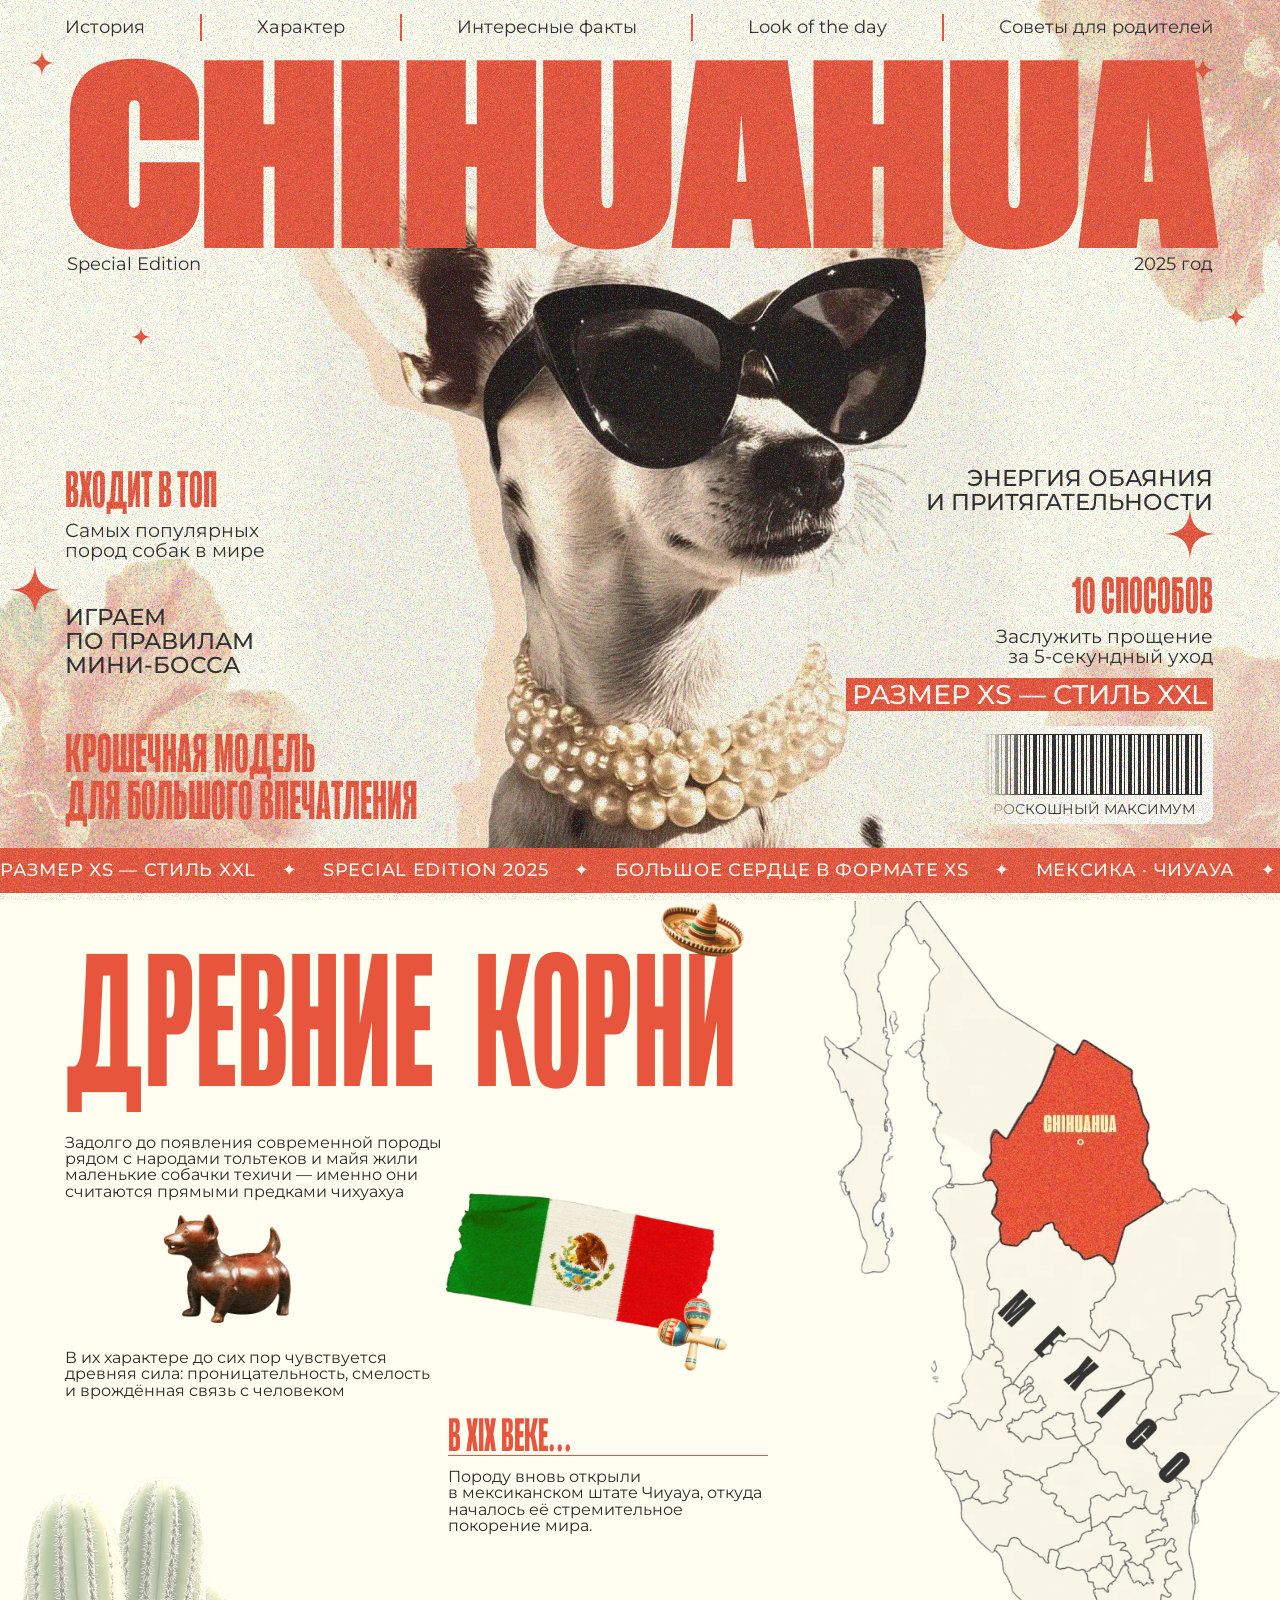
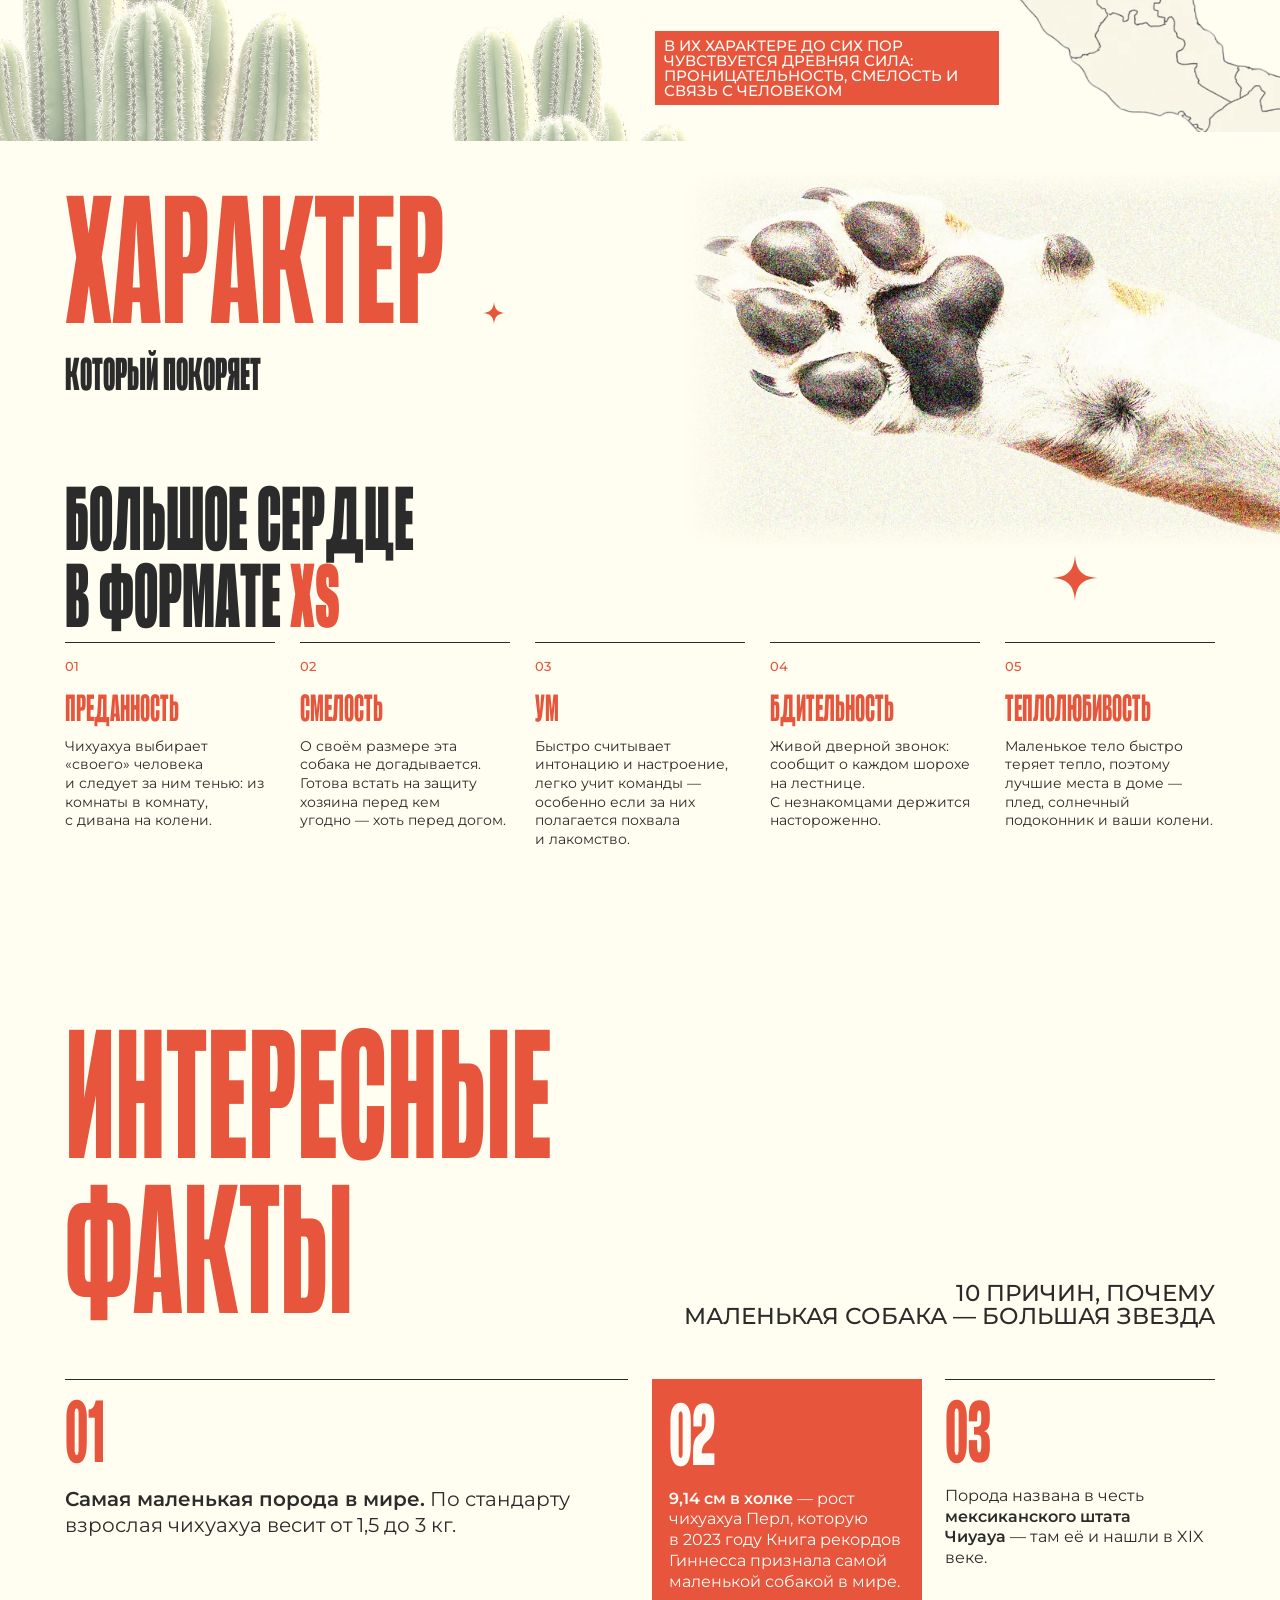
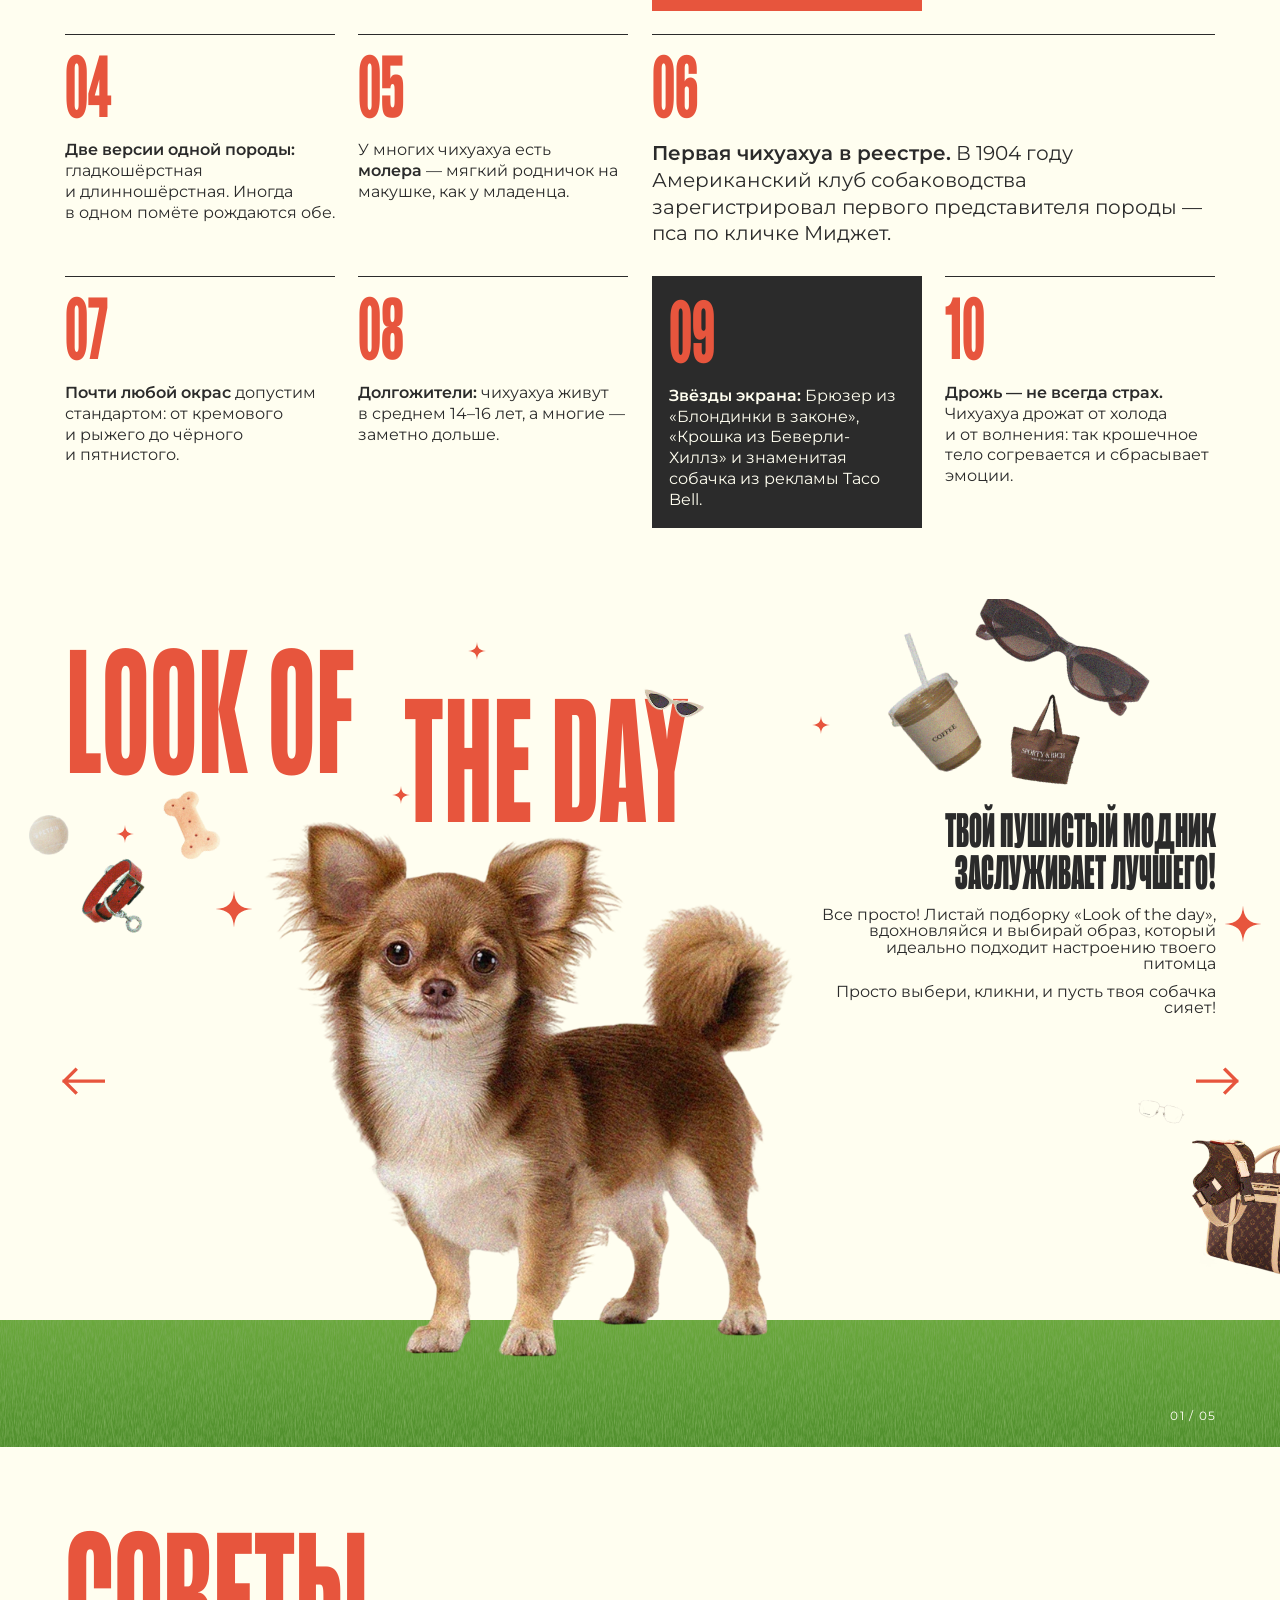
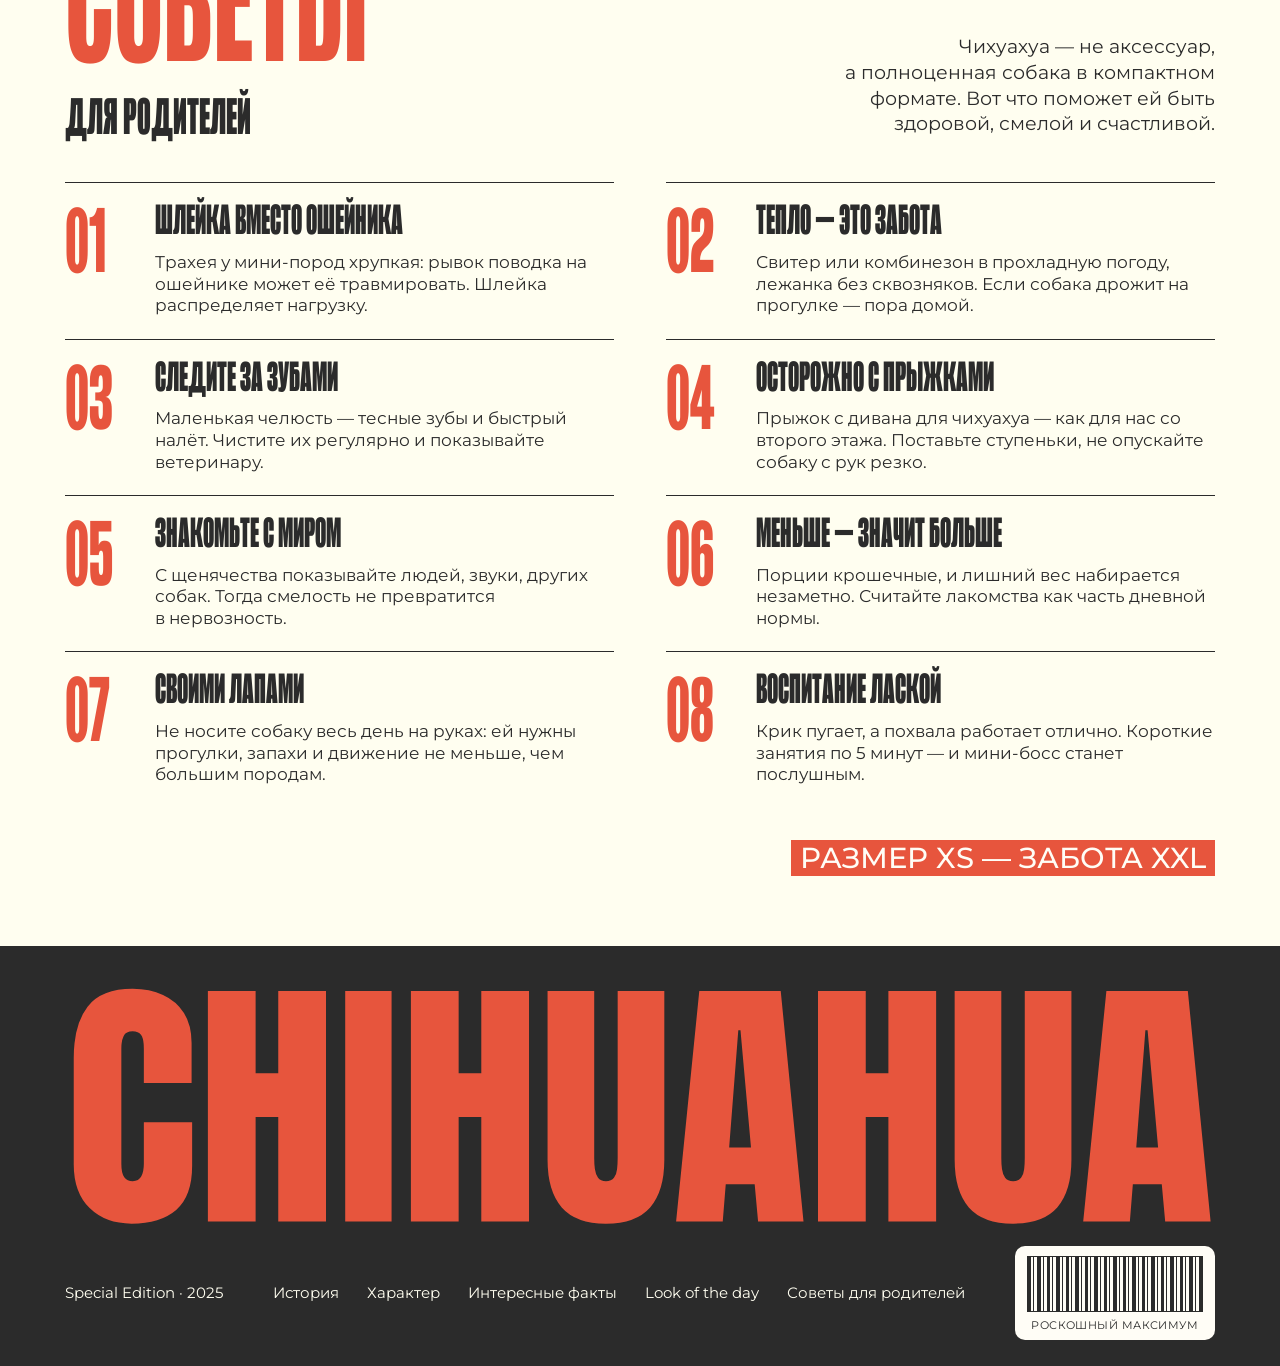
==== commit e5089e06: "Cover: smaller title, larger photo on the ticker, bigger barcode Photo now sits on the ticker with n" ====
--- a/index.html
+++ b/index.html
@@ -8,7 +8,7 @@
 <link rel="preconnect" href="https://fonts.googleapis.com">
 <link rel="preconnect" href="https://fonts.gstatic.com" crossorigin>
 <link href="https://fonts.googleapis.com/css2?family=Alumni+Sans:wght@700;800;900&family=Anton&family=Montserrat:wght@400;500;600&display=swap" rel="stylesheet">
-<link rel="stylesheet" href="styles.css?v=8">
+<link rel="stylesheet" href="styles.css?v=9">
 </head>
 <body>
 
@@ -235,6 +235,6 @@
   <symbol id="star" viewBox="0 0 100 100"><path d="M50 0C52 34 66 48 100 50 66 52 52 66 50 100 48 66 34 52 0 50 34 48 48 34 50 0Z"/></symbol>
 </svg>
 
-<script src="script.js?v=8"></script>
+<script src="script.js?v=9"></script>
 </body>
 </html>
--- a/styles.css
+++ b/styles.css
@@ -396,18 +396,18 @@
   }
   .nav a:hover::after { transform: none; }
 
-  .cover__title { left: calc(95 * var(--mx)); top: calc(135 * var(--m)); width: calc(1795 * var(--mx)); }
-  .cover__title svg { height: calc(360 * var(--m)); }
-  .cover__edition { left: calc(104 * var(--mx)); top: calc(503 * var(--m)); font-size: calc(31 * var(--t)); }
-  .cover__year { right: calc(105 * var(--mx)); top: calc(503 * var(--m)); font-size: calc(31 * var(--t)); }
+  .cover__title { left: calc(95 * var(--mx)); top: calc(115 * var(--m)); width: calc(1795 * var(--mx)); }
+  .cover__title svg { height: calc(300 * var(--m)); }
+  .cover__edition { left: calc(104 * var(--mx)); top: calc(423 * var(--m)); font-size: calc(31 * var(--t)); }
+  .cover__year { right: calc(105 * var(--mx)); top: calc(423 * var(--m)); font-size: calc(31 * var(--t)); }
   br.dt { display: inline; }
   .cover__flower--tr { top: 0; right: var(--edge); width: calc(530 * var(--m)); }
   .cover__flower--bl { bottom: 0; left: var(--edge); width: calc(680 * var(--m)); }
   .cover__flower--br { bottom: 0; right: var(--edge); width: calc(620 * var(--m)); }
   .cover__dog {
     aspect-ratio: auto;
-    left: calc(1020 * var(--mx) - 560 * var(--m)); top: calc(340 * var(--m));
-    width: calc(1120 * var(--m));
+    left: calc(1020 * var(--mx) - 630 * var(--m)); top: auto; bottom: 0;   /* стоит прямо на бегущей строке */
+    width: calc(1260 * var(--m));
     -webkit-mask-image: linear-gradient(to right, transparent 0, #000 6%, #000 94%, transparent 100%);
             mask-image: linear-gradient(to right, transparent 0, #000 6%, #000 94%, transparent 100%);
   }
@@ -416,21 +416,22 @@
   .cl--energy:hover, .cl--ways:hover, .cl--size:hover { transform: translateX(calc(-8 * var(--m))); }
   .cl b.d { font-size: calc(60 * var(--t) * var(--k)); }
   .cl .caps { font-size: calc(39 * var(--t)); line-height: 1.02; }
-  .cl--top { left: calc(102 * var(--mx)); top: calc(785 * var(--m) - 120 * (var(--t) - var(--m))); }
-  .cl--boss { left: calc(102 * var(--mx)); top: calc(1015 * var(--m)); }
-  .cl--model { left: calc(102 * var(--mx)); top: calc(1217 * var(--m)); }
+  .cl--top { left: calc(102 * var(--mx)); top: calc(785 * var(--m) - 150 * (var(--t) - var(--m))); }
+  .cl--boss { left: calc(102 * var(--mx)); top: calc(1015 * var(--m) - 110 * (var(--t) - var(--m))); }
+  /* нижняя строка и штрих-код стоят на одной линии снизу */
+  .cl--model { left: calc(102 * var(--mx)); top: auto; bottom: calc(40 * var(--m)); }
   .cl--model b.d { font-size: calc(64 * var(--t) * var(--k)); line-height: .73; }
   .cl--energy { right: calc(105 * var(--mx)); top: calc(782 * var(--m) - 120 * (var(--t) - var(--m))); }
-  .cl--ways { right: calc(105 * var(--mx)); top: auto; bottom: calc(100% - 1116 * var(--m)); }   /* растёт вверх, не наезжая на плашку */
-  .cl--size { right: calc(105 * var(--mx)); top: calc(1128 * var(--m)); }
+  .cl--ways { right: calc(105 * var(--mx)); top: auto; bottom: calc(243 * var(--m) + 60 * var(--t)); }   /* растёт вверх, не наезжая на плашку */
+  .cl--size { right: calc(105 * var(--mx)); top: auto; bottom: calc(229 * var(--m)); }
   .cl--size .tag { font-size: calc(45 * var(--t)); padding: 0 calc(10 * var(--m)); }
   .cover .barcode {
     display: flex;
-    right: calc(105 * var(--mx)); top: calc(1230 * var(--m));
-    width: calc(305 * var(--m)); height: calc(125 * var(--m));
-    padding: calc(10 * var(--m)) calc(14 * var(--m)) calc(8 * var(--m));
-    gap: calc(6 * var(--m)); border-radius: calc(14 * var(--m));
-    font-size: calc(18 * var(--m)); letter-spacing: 0; white-space: nowrap;
+    right: calc(105 * var(--mx)); top: auto; bottom: calc(40 * var(--m));
+    width: calc(400 * var(--m)); height: calc(165 * var(--m));
+    padding: calc(13 * var(--m)) calc(18 * var(--m)) calc(10 * var(--m));
+    gap: calc(8 * var(--m)); border-radius: calc(18 * var(--m));
+    font-size: calc(23 * var(--m)); letter-spacing: 0; white-space: nowrap;
   }
   .cover .barcode__bars { height: auto; flex: 1; }
   .cover .star { display: block; }
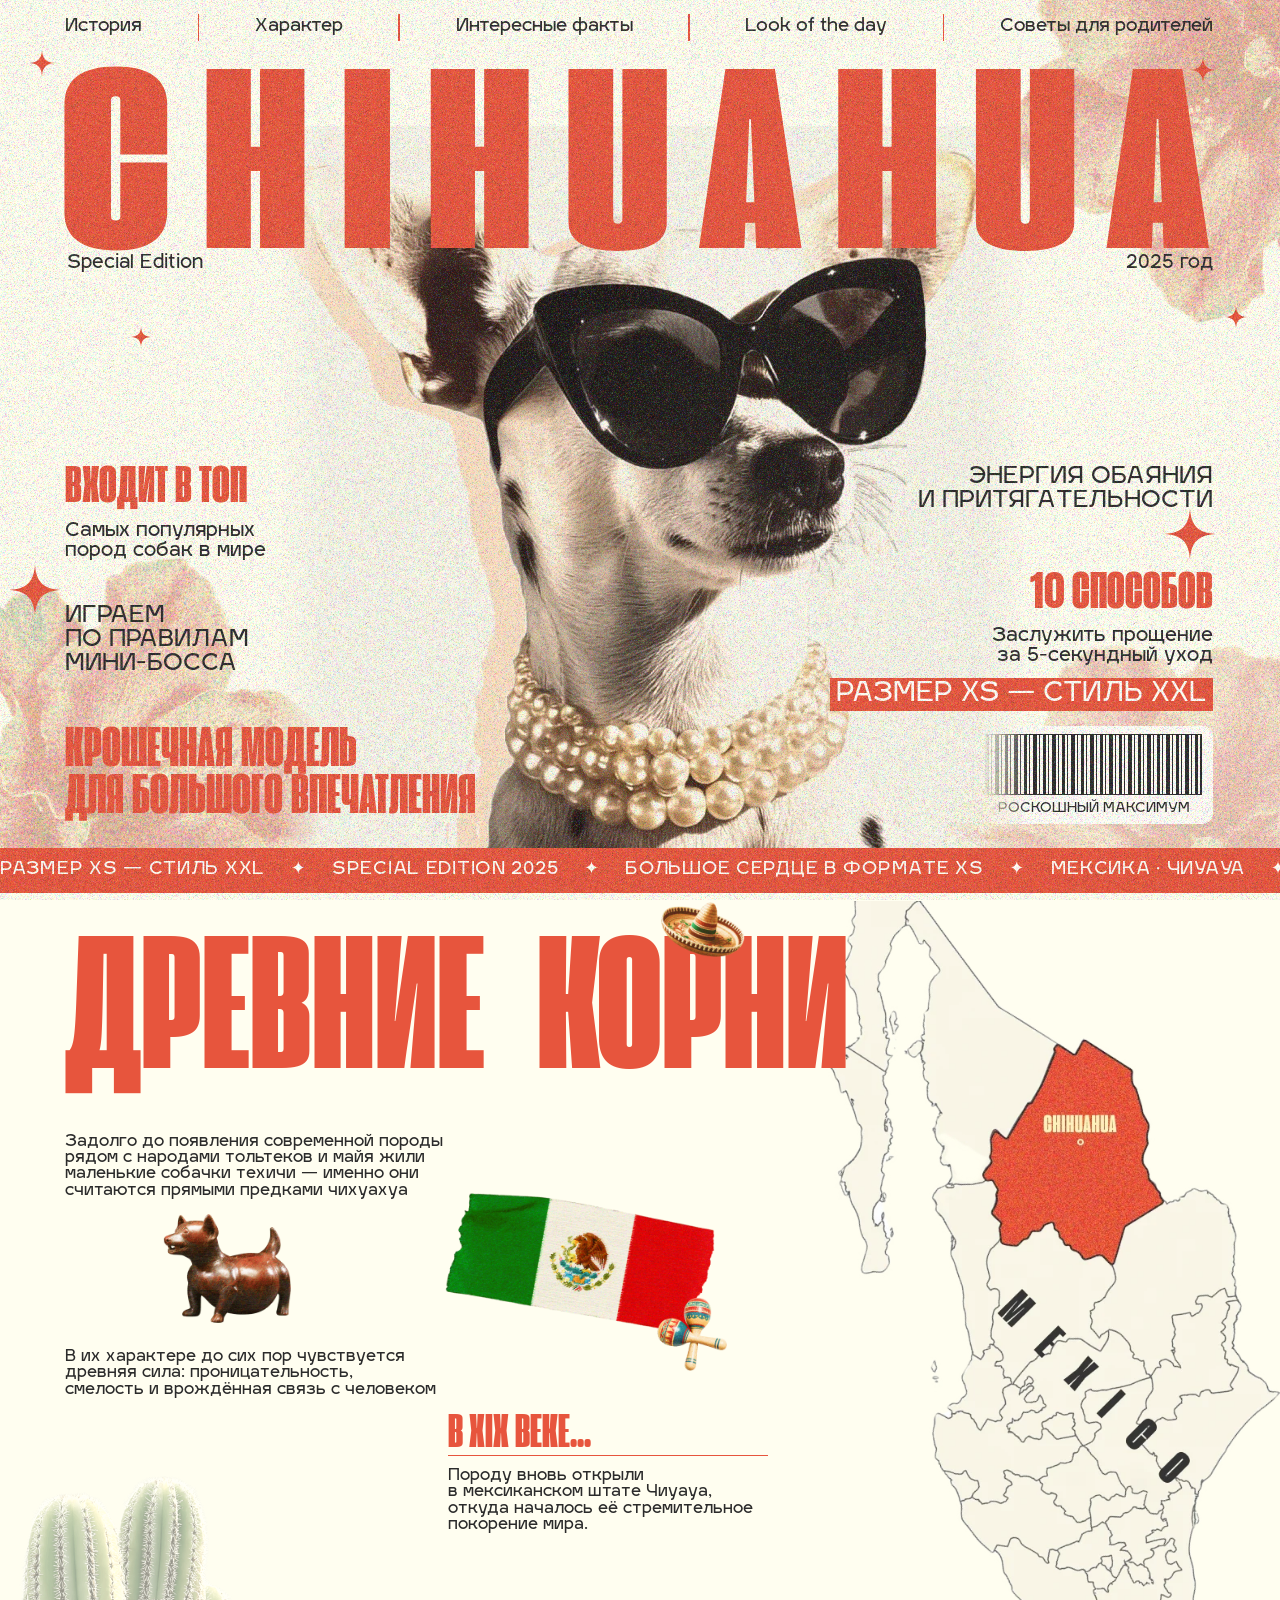
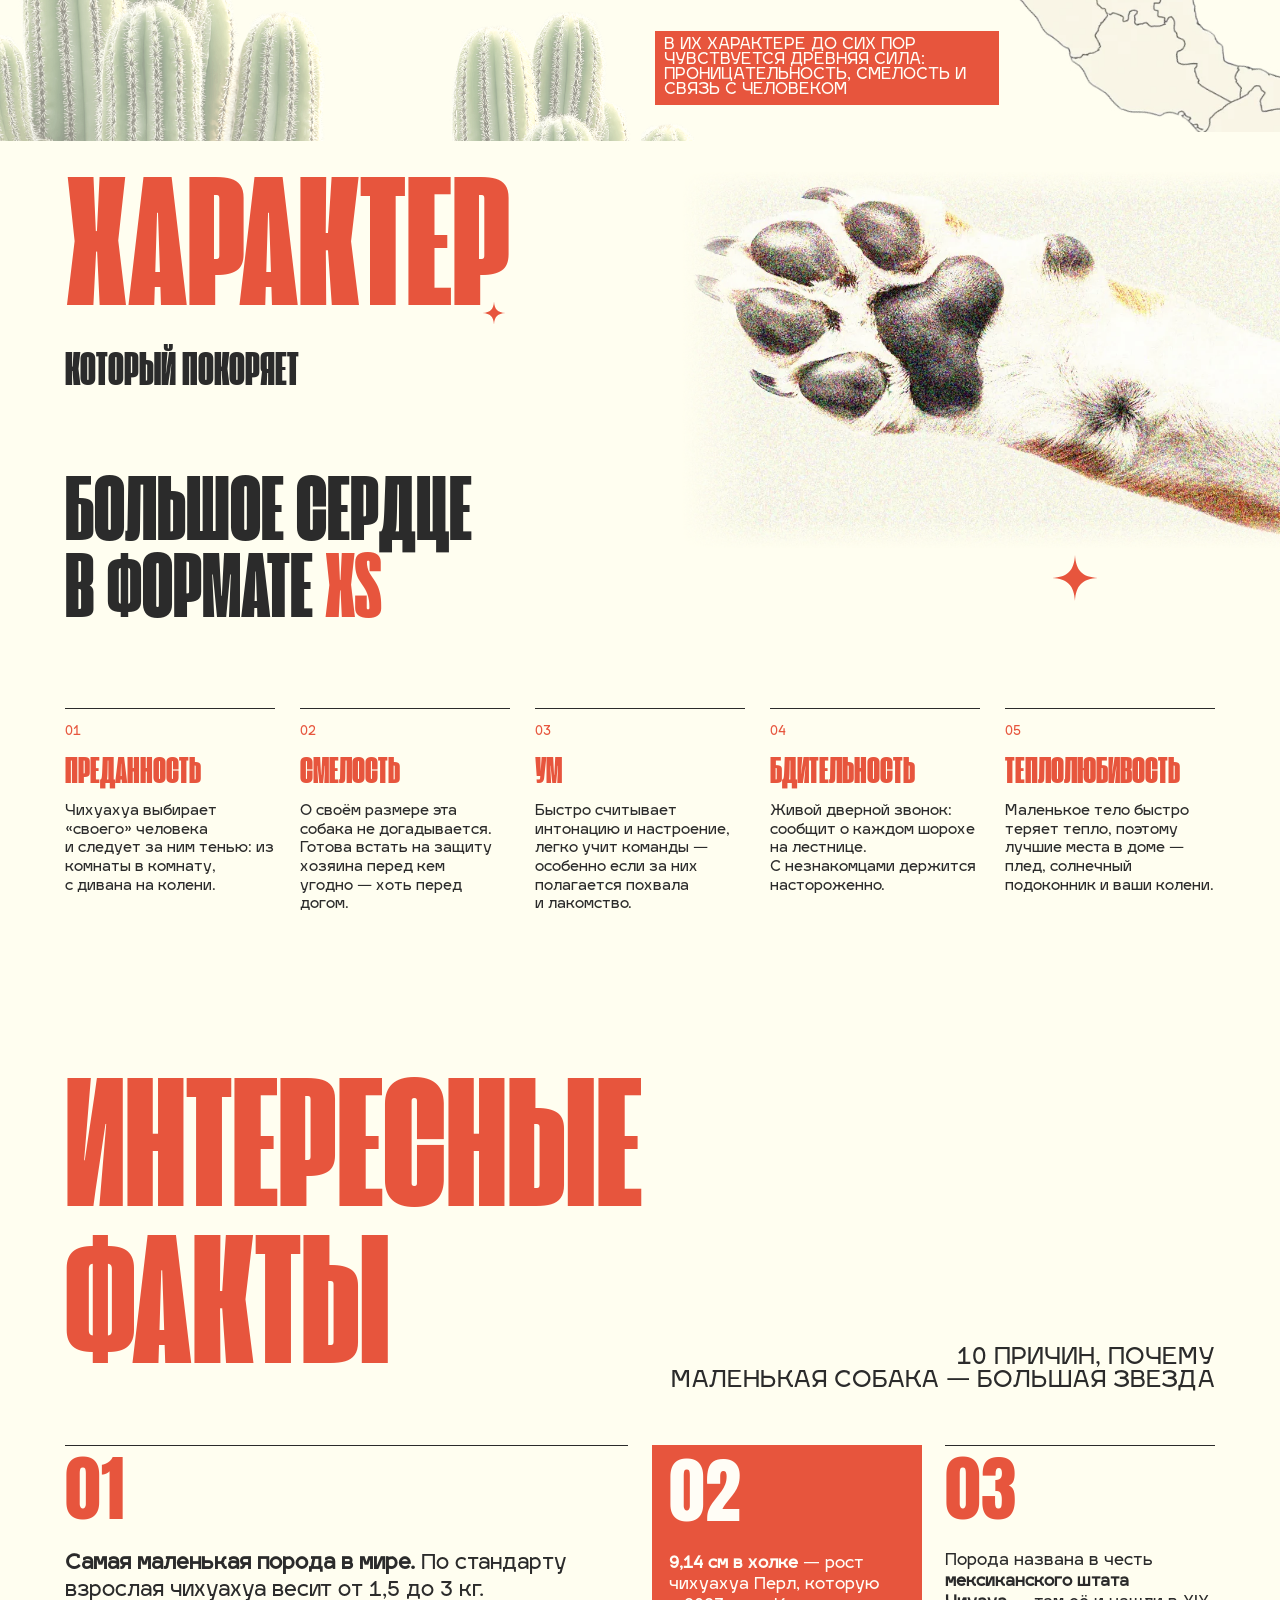
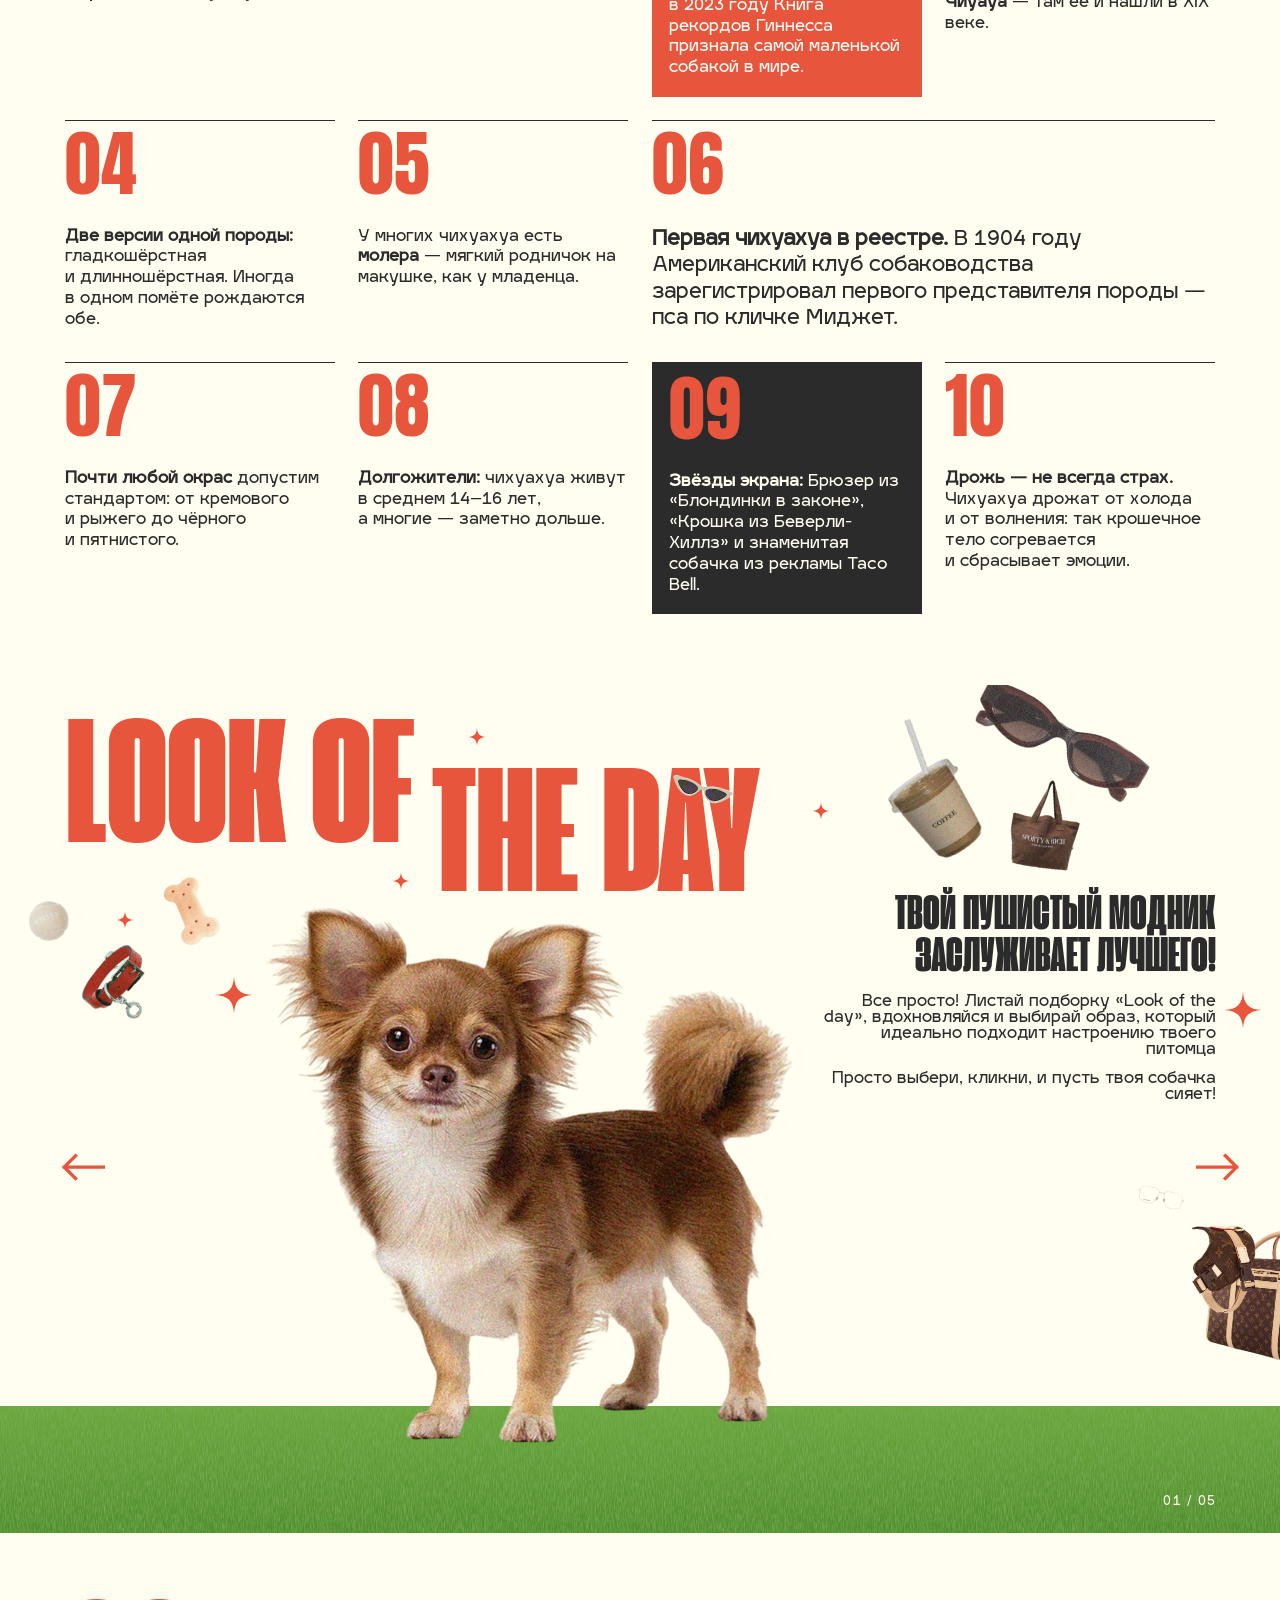
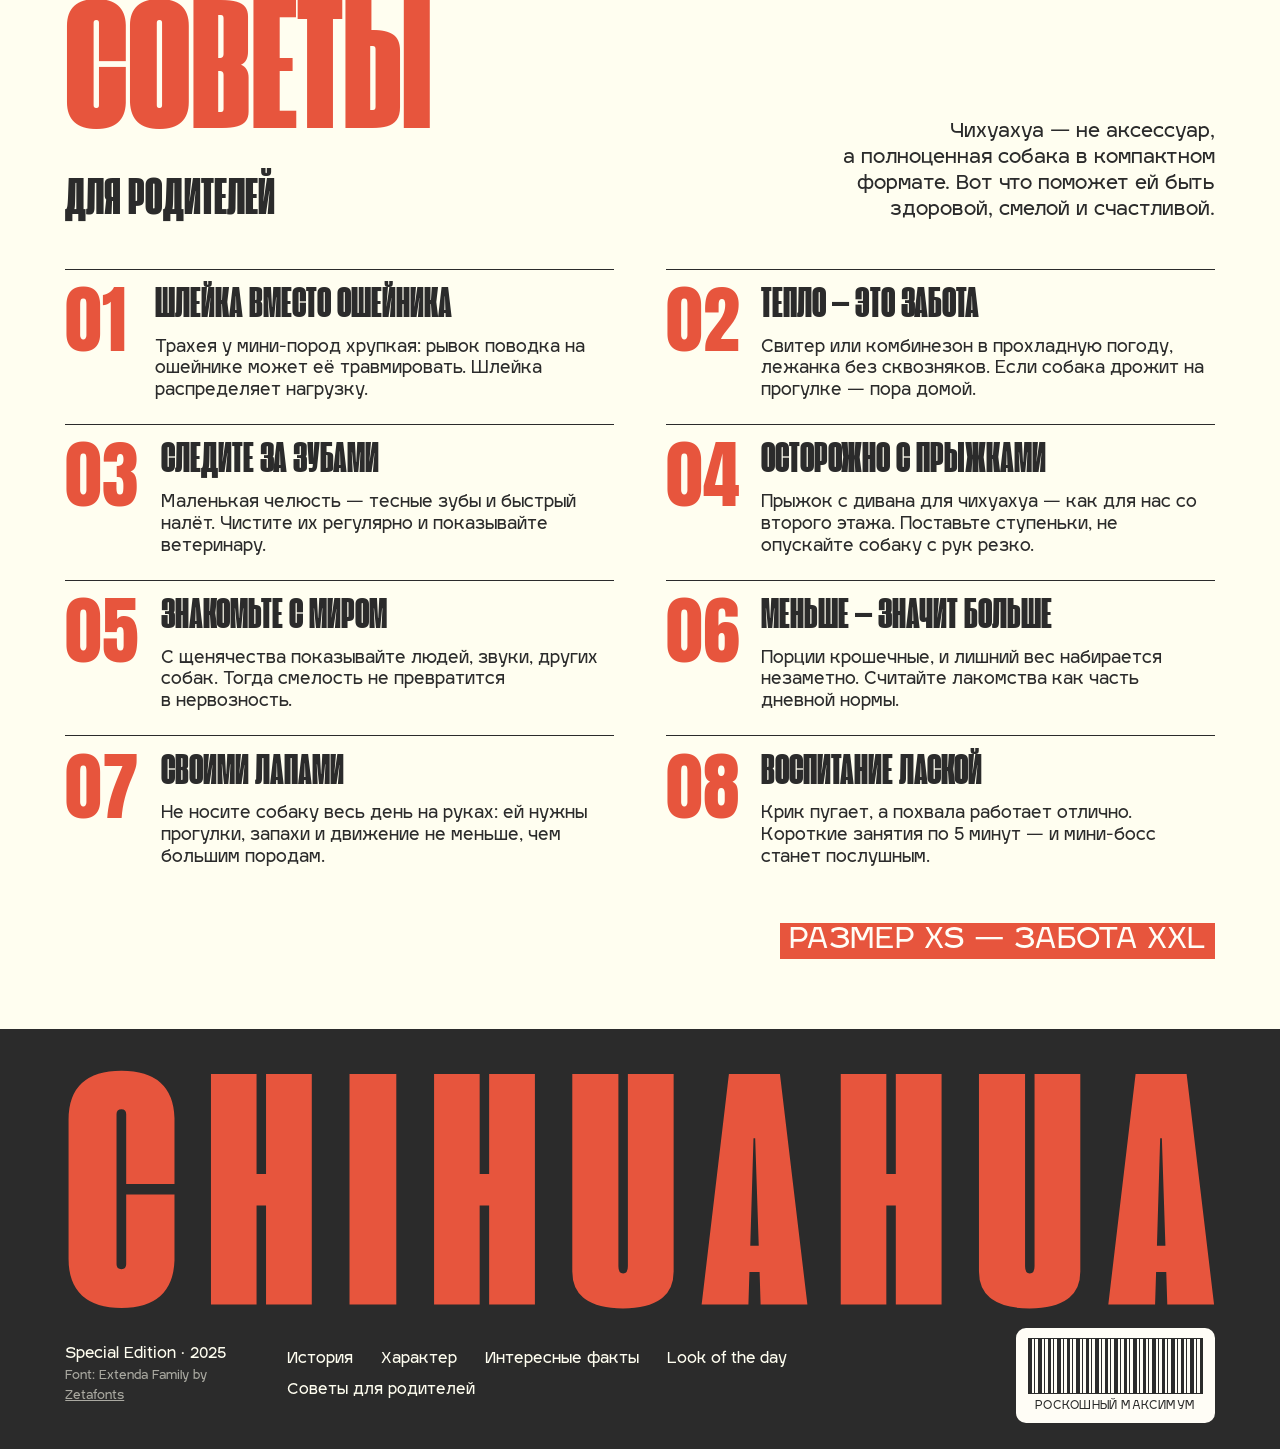
==== commit 9b1fb2b0: "Switch to Extenda headings and Igra Sans text Extenda 40 Hecto for headings (digits from Anton, the " ====
--- a/index.html
+++ b/index.html
@@ -5,10 +5,10 @@
 <meta name="viewport" content="width=device-width, initial-scale=1">
 <title>Chihuahua Special Edition</title>
 <meta name="description" content="История, характер, интересные факты, образы и советы владельцам чихуахуа — лендинг в стиле модного журнала.">
-<link rel="preconnect" href="https://fonts.googleapis.com">
+<link rel="preload" href="assets/fonts/Extenda-40-Hecto-trial.ttf" as="font" type="font/ttf" crossorigin>
 <link rel="preconnect" href="https://fonts.gstatic.com" crossorigin>
-<link href="https://fonts.googleapis.com/css2?family=Alumni+Sans:wght@700;800;900&family=Anton&family=Montserrat:wght@400;500;600&display=swap" rel="stylesheet">
-<link rel="stylesheet" href="styles.css?v=9">
+<link href="https://fonts.googleapis.com/css2?family=Anton&text=0123456789&display=swap" rel="stylesheet">
+<link rel="stylesheet" href="styles.css?v=11">
 </head>
 <body>
 
@@ -31,8 +31,8 @@
   </nav>
 
   <h1 class="cover__title">
-    <svg viewBox="0 0 1795 360" preserveAspectRatio="none" role="img" aria-label="Chihuahua">
-      <text x="0" y="360" textLength="1795" lengthAdjust="spacingAndGlyphs">CHIHUAHUA</text>
+    <svg viewBox="0 0 1795 360" role="img" aria-label="Chihuahua">
+      <text x="0" y="360" textLength="1795" lengthAdjust="spacing">CHIHUAHUA</text>
     </svg>
   </h1>
   <p class="cover__edition">Special Edition</p>
@@ -220,9 +220,9 @@
 </main>
 
 <footer class="footer">
-  <svg class="footer__logo" viewBox="0 0 1795 360" aria-hidden="true"><text x="0" y="360" textLength="1795" lengthAdjust="spacingAndGlyphs">CHIHUAHUA</text></svg>
+  <svg class="footer__logo" viewBox="0 0 1795 360" aria-hidden="true"><text x="0" y="360" textLength="1795" lengthAdjust="spacing">CHIHUAHUA</text></svg>
   <div class="footer__row">
-    <p>Special Edition · 2025</p>
+    <p>Special Edition · 2025<br><small class="footer__credit">Font: Extenda Family by <a href="http://www.zetafonts.com/collection/2651">Zetafonts</a></small></p>
     <nav aria-label="Разделы">
       <a href="#history">История</a><a href="#character">Характер</a><a href="#facts">Интересные факты</a><a href="#look">Look of the day</a><a href="#tips">Советы для родителей</a>
     </nav>
@@ -235,6 +235,6 @@
   <symbol id="star" viewBox="0 0 100 100"><path d="M50 0C52 34 66 48 100 50 66 52 52 66 50 100 48 66 34 52 0 50 34 48 48 34 50 0Z"/></symbol>
 </svg>
 
-<script src="script.js?v=9"></script>
+<script src="script.js?v=11"></script>
 </body>
 </html>
--- a/styles.css
+++ b/styles.css
@@ -2,16 +2,37 @@
    CHIHUAHUA — Special Edition
    Сетка десктопа повторяет макеты: 1 единица = 1px макета шириной 2000.
    ========================================================= */
+/* Шрифты: Extenda 40 Hecto (Zetafonts, CC BY-NC) — заголовки, цифры в них — Anton; Igra Sans — текст */
+@font-face {
+  font-family: "Extenda";
+  src: url("assets/fonts/Extenda-40-Hecto-trial.ttf") format("truetype");
+  font-weight: 100 900;     /* одно начертание: браузер не дорисовывает «жирность» */
+  unicode-range: U+0000-002F, U+003A-10FFFF;   /* в пробной версии нет цифр — они берутся из Anton */
+  font-display: swap;
+}
+@font-face {
+  font-family: "Extenda Wide";   /* Extenda 70 Peta — для CHIHUAHUA на широких экранах */
+  src: url("assets/fonts/Extenda-80-Peta-trial.ttf") format("truetype");
+  font-weight: 100 900;
+  unicode-range: U+0041-005A;
+  font-display: swap;
+}
+@font-face {
+  font-family: "Igra Sans";
+  src: url("assets/fonts/IgraSans.otf") format("opentype");
+  font-weight: 400;
+  font-display: swap;
+}
 :root {
   --bg: #FFFEF0;          /* под зерном читается как #F7F5E8 из макетов */
   --red: #E7553D;
   --ink: #2B2B2B;
   --peach: #F1D2BC;
   --white: #FFFDF6;
-  --sy: 1.75;              /* заголовки в макетах вытянуты по вертикали */
-  --k: .9685;              /* = 1 / (0.59 * --sy): размер шрифта из высоты прописной */
-  --display: "Alumni Sans", "Oswald", "Arial Narrow", sans-serif;
-  --body: "Montserrat", system-ui, sans-serif;
+  --sy: 1;                 /* Extenda уже узкий и высокий — растягивать не нужно */
+  --k: .9685;              /* размер шрифта из высоты прописной: прописная = 1.0325 × размер (font-size-adjust) */
+  --display: "Extenda", "Anton", "Arial Narrow", sans-serif;
+  --body: "Igra Sans", system-ui, sans-serif;
 }
 
 *, *::before, *::after { box-sizing: border-box; }
@@ -45,9 +66,10 @@
 /* ---------- общие элементы ---------- */
 .d {
   font-family: var(--display);
-  font-weight: 800;
+  font-weight: 400;
+  font-size-adjust: cap-height 1.0325;
   text-transform: uppercase;
-  line-height: .72;
+  line-height: 1.26;
   letter-spacing: 0;
   text-box: trim-both cap alphabetic;
 }
@@ -115,7 +137,7 @@
   transition: transform .35s ease;
 }
 .minibar.is-on { transform: none; }
-.minibar__logo { font: 26px/1 "Anton", sans-serif; color: var(--red); text-decoration: none; letter-spacing: .02em; }
+.minibar__logo { font: 30px/1 var(--display); font-size-adjust: cap-height .72; color: var(--red); text-decoration: none; letter-spacing: .02em; }
 .minibar__nav { display: flex; gap: 20px; overflow-x: auto; scrollbar-width: none; }
 .minibar__nav a { text-decoration: none; font-size: 14px; white-space: nowrap; }
 .minibar__nav a:hover { color: var(--red); }
@@ -143,7 +165,7 @@
 
 .cover__title { grid-column: 1 / -1; position: relative; z-index: 3; }
 .cover__title svg, .footer__logo { display: block; width: 100%; height: auto; overflow: visible; }
-.cover__title text, .footer__logo text { font-family: "Anton", sans-serif; font-size: 419px; fill: var(--red); }
+.cover__title text, .footer__logo text { font-family: var(--display); font-size: 542px; fill: var(--red); }   /* прописная = 360 */
 
 .cover__edition, .cover__year { font-size: 13px; margin-top: 6px; position: relative; z-index: 3; }
 .cover__year { text-align: right; }
@@ -347,6 +369,8 @@
 .footer__row nav { display: flex; flex-wrap: wrap; gap: 8px 18px; }
 .footer__row a { text-decoration: none; }
 .footer__row a:hover { color: var(--red); }
+.footer__credit { font-size: 12px; opacity: .6; }
+.footer__credit a { text-decoration: underline; }
 .barcode--footer { color: var(--ink); width: 200px; }
 
 /* появление при прокрутке */
@@ -420,7 +444,7 @@
   .cl--boss { left: calc(102 * var(--mx)); top: calc(1015 * var(--m) - 110 * (var(--t) - var(--m))); }
   /* нижняя строка и штрих-код стоят на одной линии снизу */
   .cl--model { left: calc(102 * var(--mx)); top: auto; bottom: calc(40 * var(--m)); }
-  .cl--model b.d { font-size: calc(64 * var(--t) * var(--k)); line-height: .73; }
+  .cl--model b.d { font-size: calc(64 * var(--t) * var(--k)); line-height: 1.28; }
   .cl--energy { right: calc(105 * var(--mx)); top: calc(782 * var(--m) - 120 * (var(--t) - var(--m))); }
   .cl--ways { right: calc(105 * var(--mx)); top: auto; bottom: calc(243 * var(--m) + 60 * var(--t)); }   /* растёт вверх, не наезжая на плашку */
   .cl--size { right: calc(105 * var(--mx)); top: auto; bottom: calc(229 * var(--m)); }
@@ -500,8 +524,8 @@
   .look__title { display: block; padding: 0; inset: 0; pointer-events: none; z-index: 4; }
   .look__t1, .look__t2 { position: absolute; font-size: calc(218 * var(--m) * var(--k)); }
   .look__t1 { left: calc(103 * var(--mx)); top: calc(65 * var(--m)); }
-  .look__t2 { left: calc(103 * var(--mx) + 599 * var(--m)); top: calc(152 * var(--m)); }
-  .look__glasses-mini { display: block; left: calc(103 * var(--mx) + 1022 * var(--m)); top: calc(165 * var(--m)); width: calc(112 * var(--m)); rotate: 8deg; z-index: 5; }
+  .look__t2 { left: calc(103 * var(--mx) + 650 * var(--m)); top: calc(152 * var(--m)); }
+  .look__glasses-mini { display: block; left: calc(103 * var(--mx) + 1073 * var(--m)); top: calc(165 * var(--m)); width: calc(112 * var(--m)); rotate: 8deg; z-index: 5; }
   .look__item { display: block; left: calc(var(--x) * var(--mx)); top: calc(var(--y) * var(--m)); width: calc(var(--w) * var(--m)); rotate: var(--r, 0deg); z-index: 3; transition: transform .3s ease; }
   .look__item:hover { transform: rotate(-6deg) scale(1.06); }
   .look .star { display: block; }
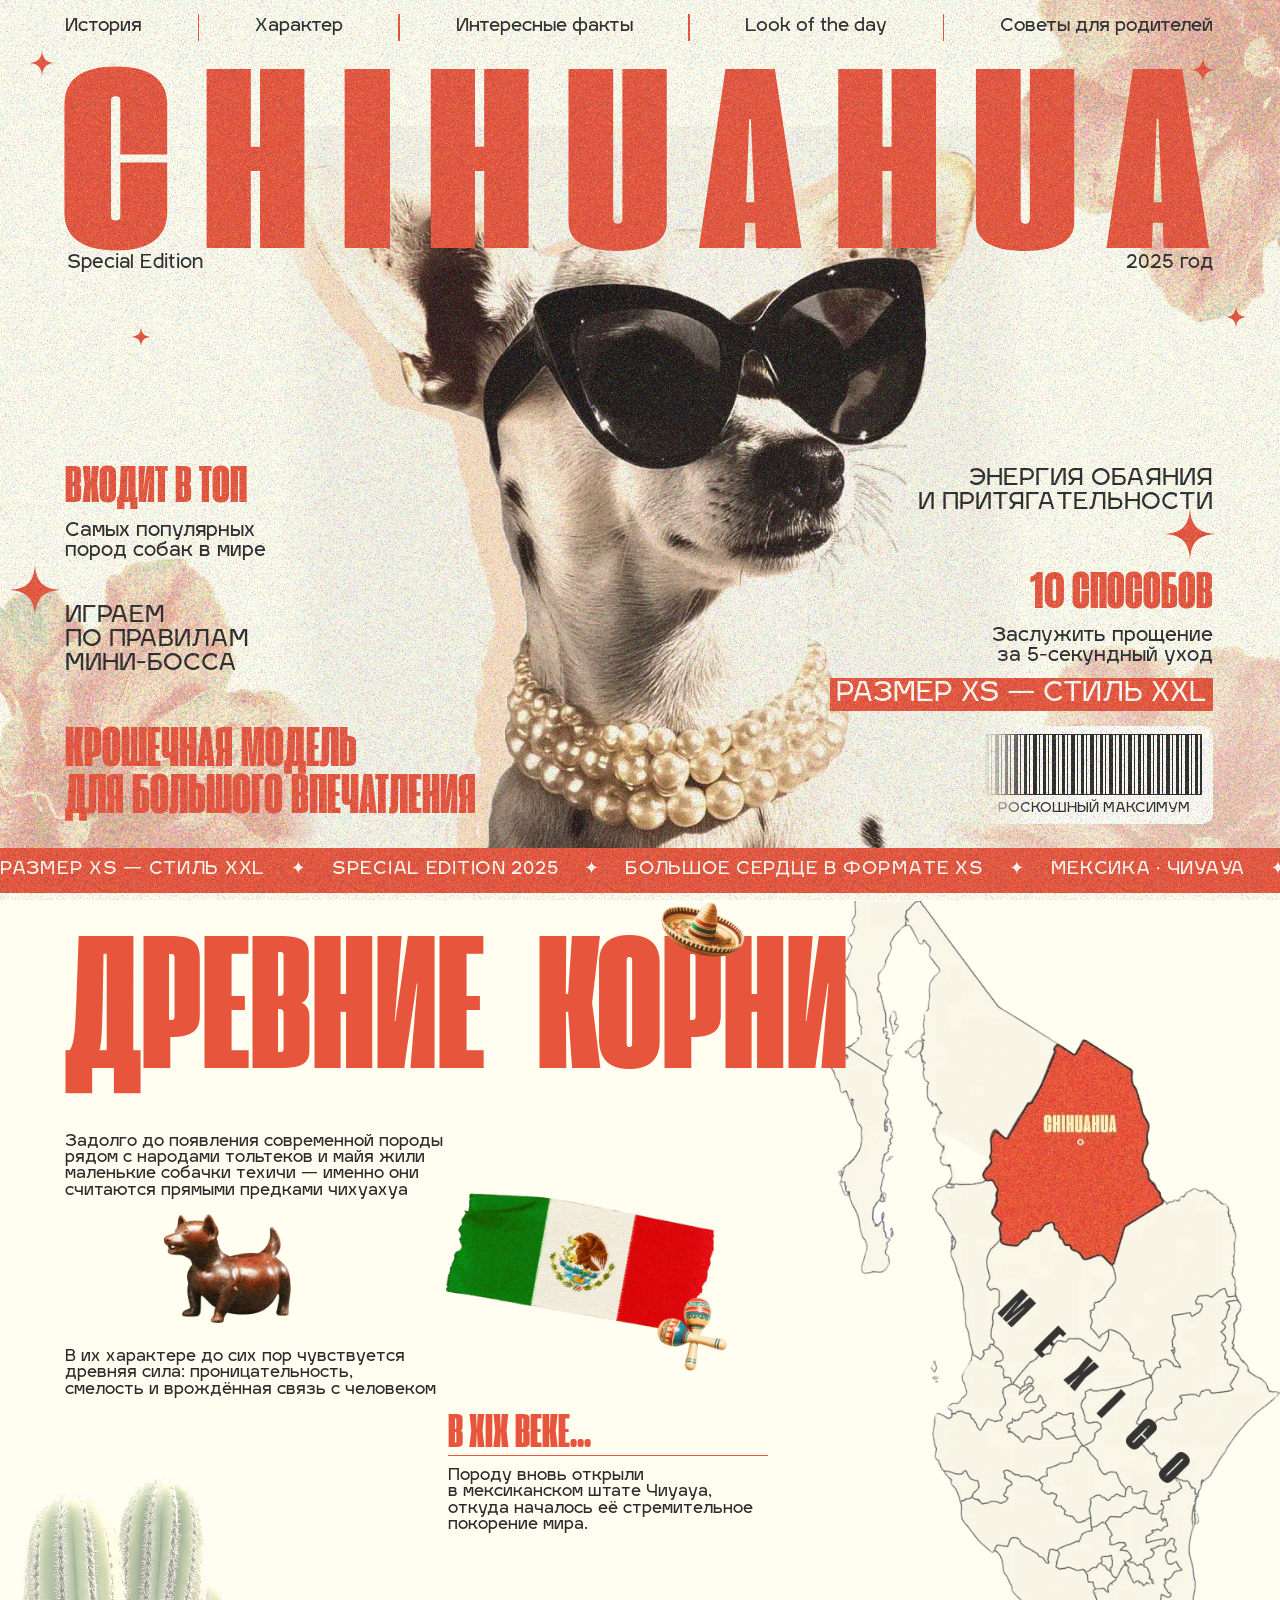
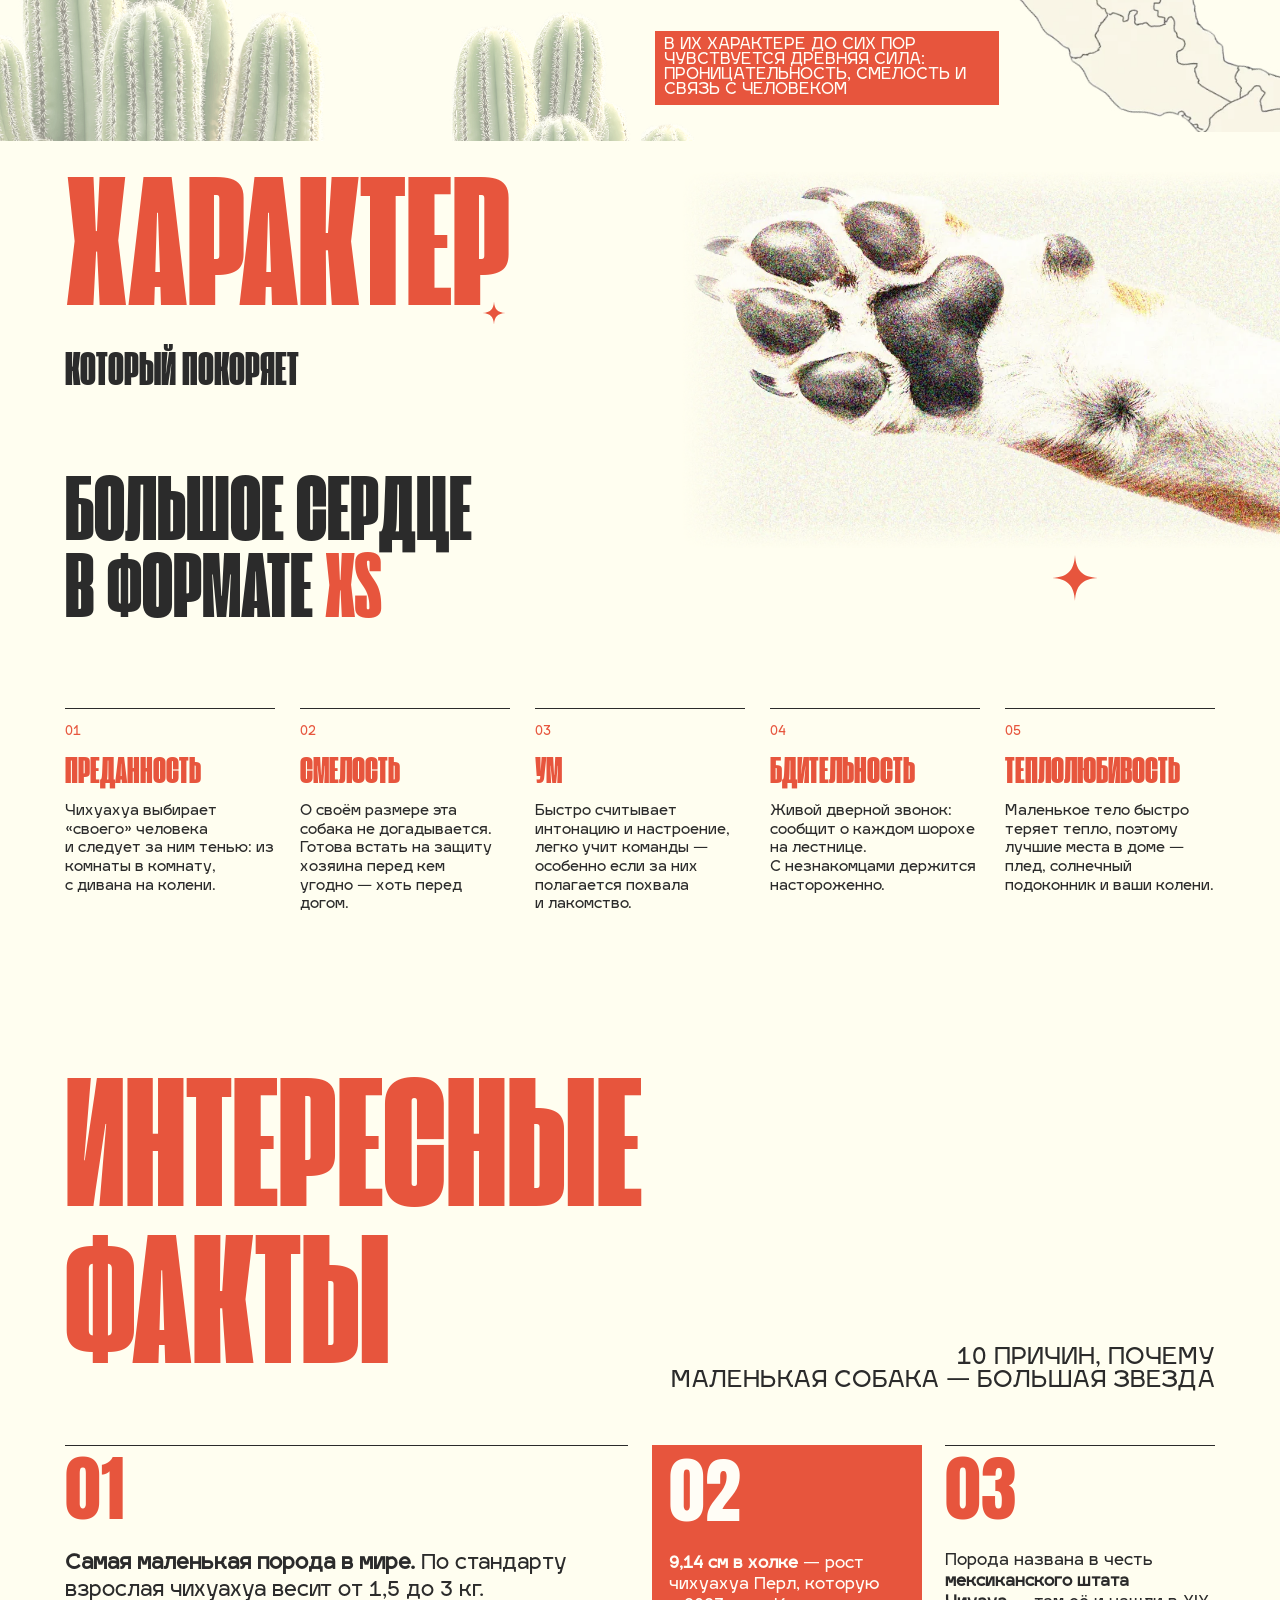
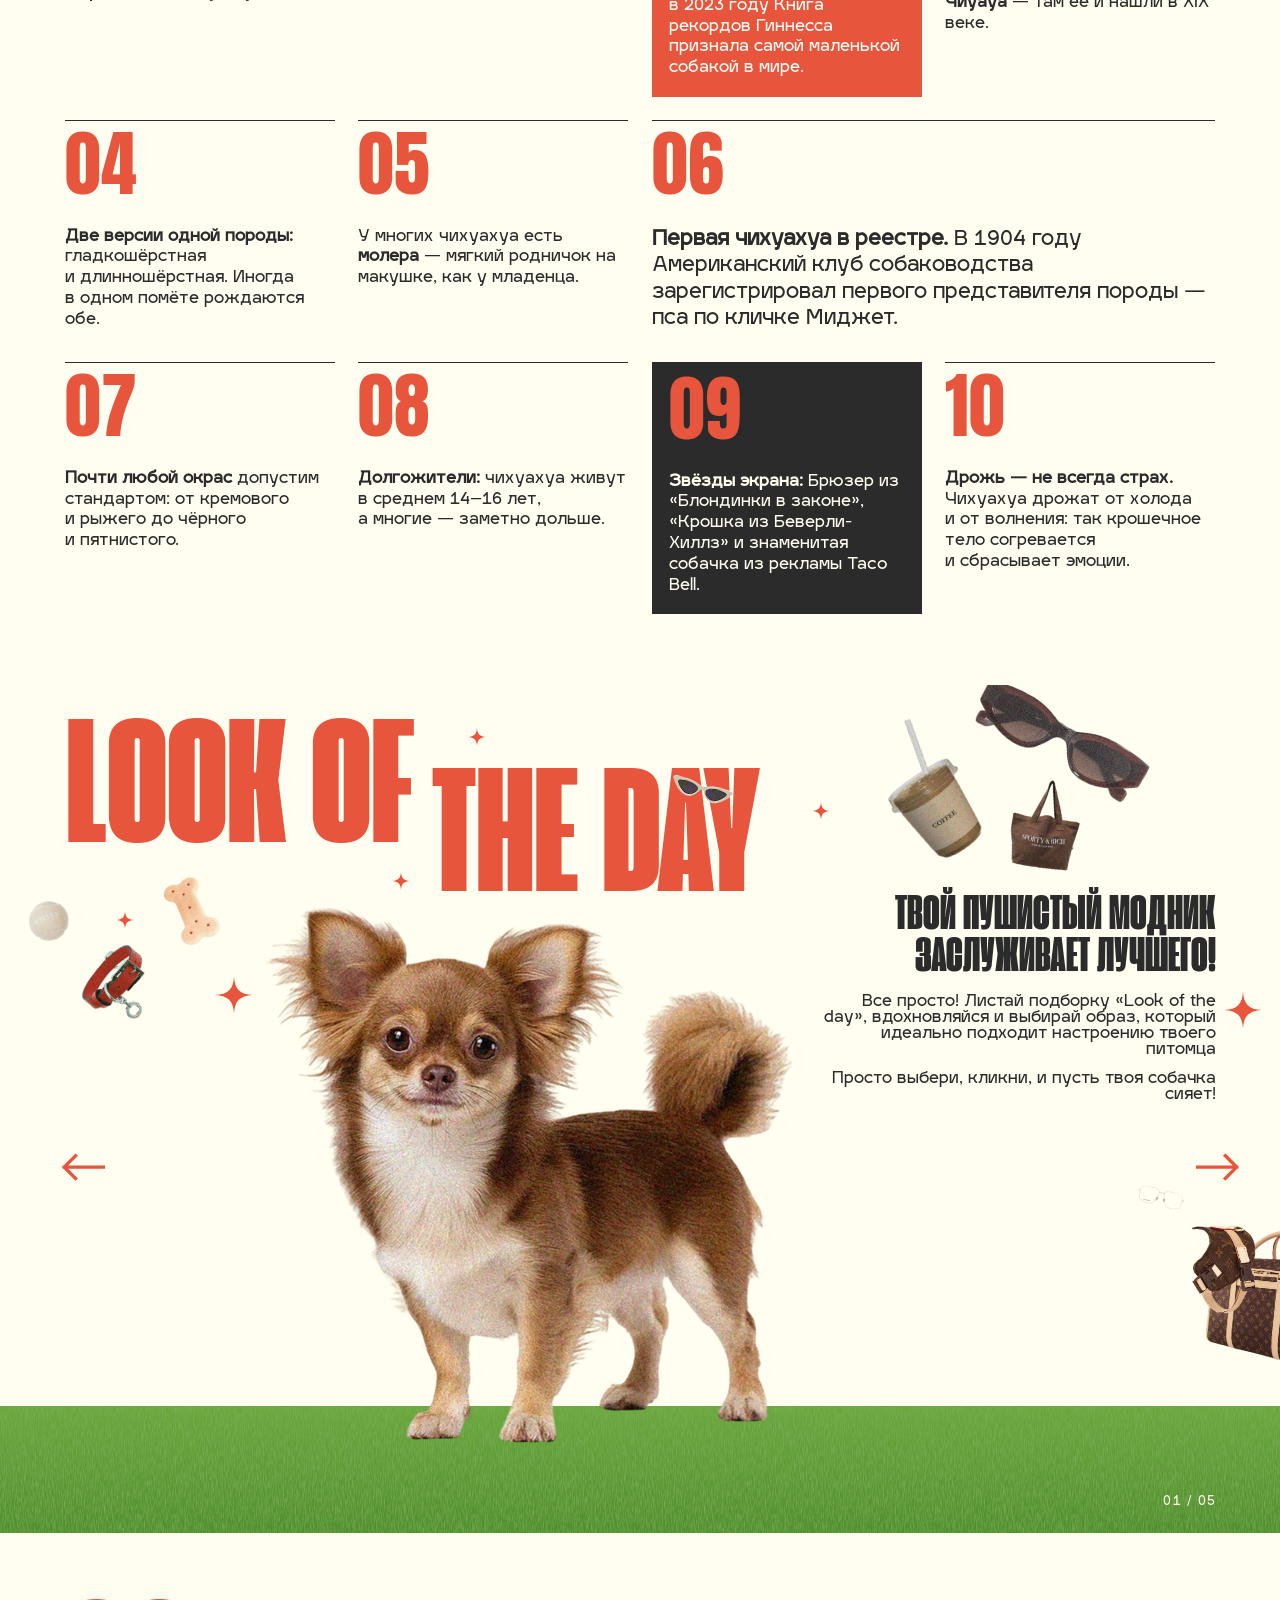
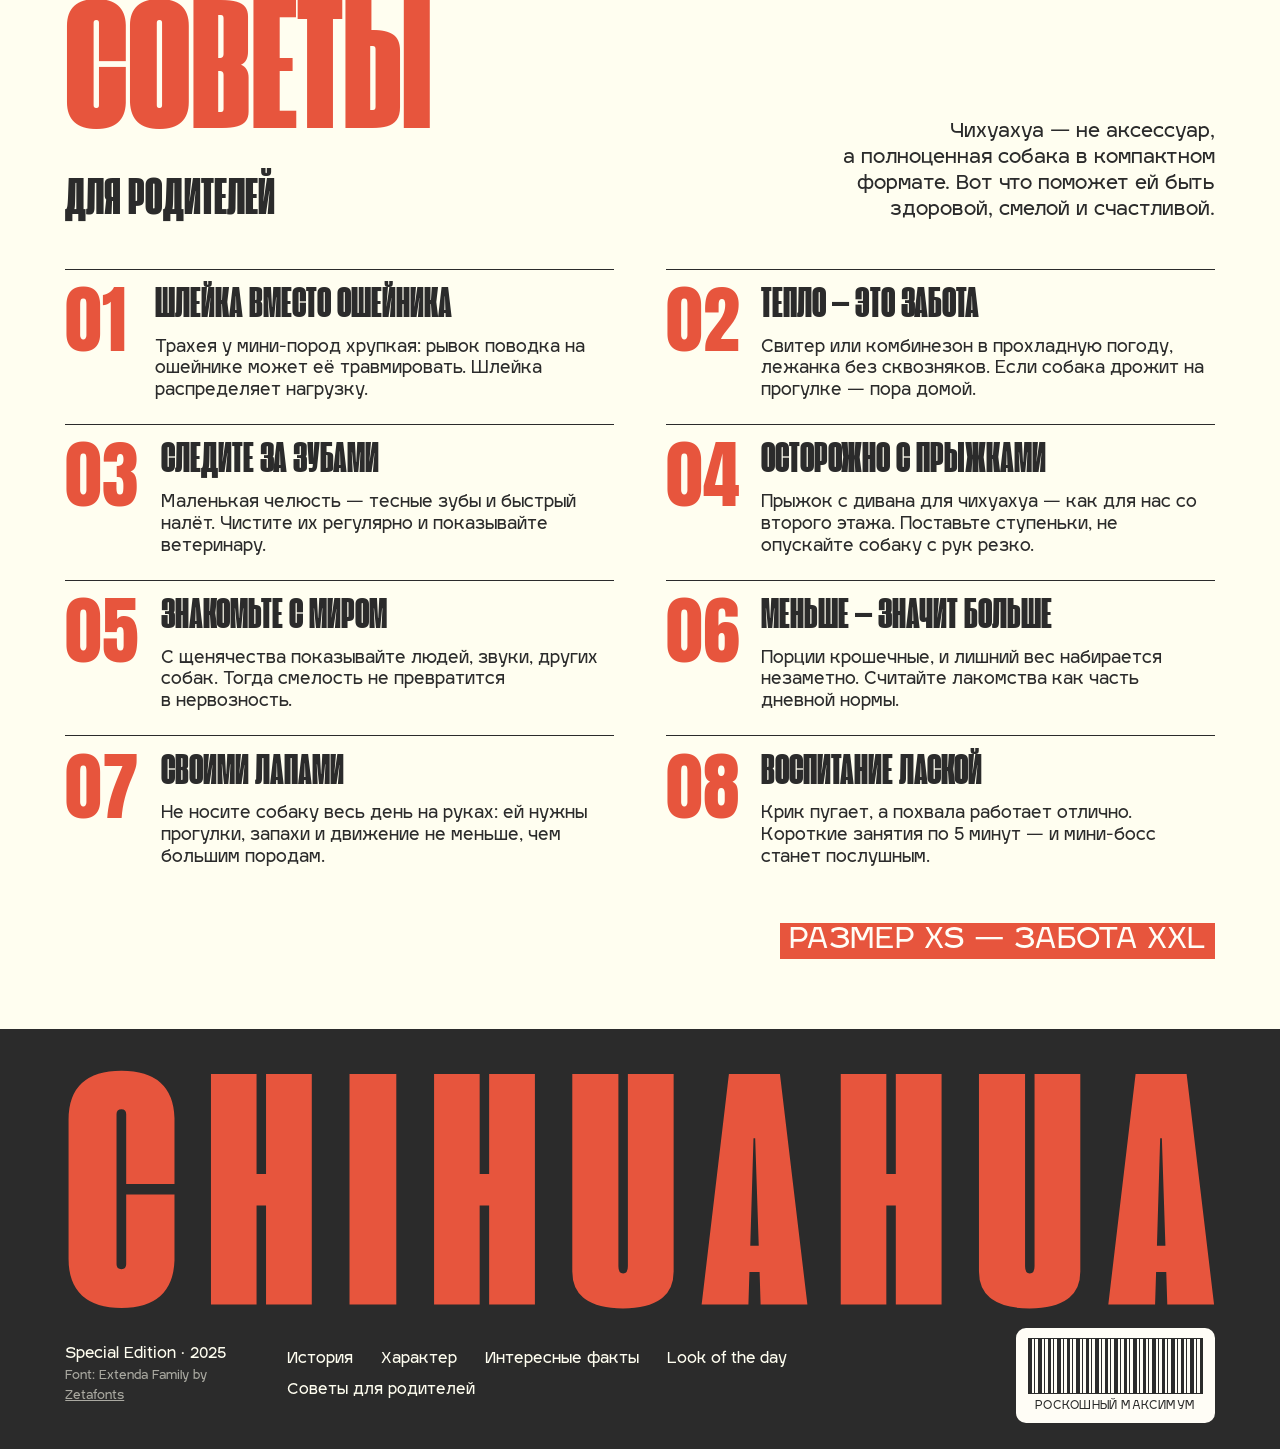
==== commit 944da099: "Cover: align top of left and right blocks Co-Authored-By: Claude Opus 5.5 <noreply@anthropic.com>" ====
--- a/index.html
+++ b/index.html
@@ -8,7 +8,7 @@
 <link rel="preload" href="assets/fonts/Extenda-40-Hecto-trial.ttf" as="font" type="font/ttf" crossorigin>
 <link rel="preconnect" href="https://fonts.gstatic.com" crossorigin>
 <link href="https://fonts.googleapis.com/css2?family=Anton&text=0123456789&display=swap" rel="stylesheet">
-<link rel="stylesheet" href="styles.css?v=11">
+<link rel="stylesheet" href="styles.css?v=12">
 </head>
 <body>
 
@@ -235,6 +235,6 @@
   <symbol id="star" viewBox="0 0 100 100"><path d="M50 0C52 34 66 48 100 50 66 52 52 66 50 100 48 66 34 52 0 50 34 48 48 34 50 0Z"/></symbol>
 </svg>
 
-<script src="script.js?v=11"></script>
+<script src="script.js?v=12"></script>
 </body>
 </html>
--- a/styles.css
+++ b/styles.css
@@ -445,7 +445,8 @@
   /* нижняя строка и штрих-код стоят на одной линии снизу */
   .cl--model { left: calc(102 * var(--mx)); top: auto; bottom: calc(40 * var(--m)); }
   .cl--model b.d { font-size: calc(64 * var(--t) * var(--k)); line-height: 1.28; }
-  .cl--energy { right: calc(105 * var(--mx)); top: calc(782 * var(--m) - 120 * (var(--t) - var(--m))); }
+  .cl--energy { right: calc(105 * var(--mx)); top: calc(785 * var(--m) - 150 * (var(--t) - var(--m))); }   /* верх — на одной линии с «Входит в топ» */
+  .cl--energy .caps { text-box: trim-both cap alphabetic; }   /* верх блока = верх прописных, как у заголовка слева */
   .cl--ways { right: calc(105 * var(--mx)); top: auto; bottom: calc(243 * var(--m) + 60 * var(--t)); }   /* растёт вверх, не наезжая на плашку */
   .cl--size { right: calc(105 * var(--mx)); top: auto; bottom: calc(229 * var(--m)); }
   .cl--size .tag { font-size: calc(45 * var(--t)); padding: 0 calc(10 * var(--m)); }
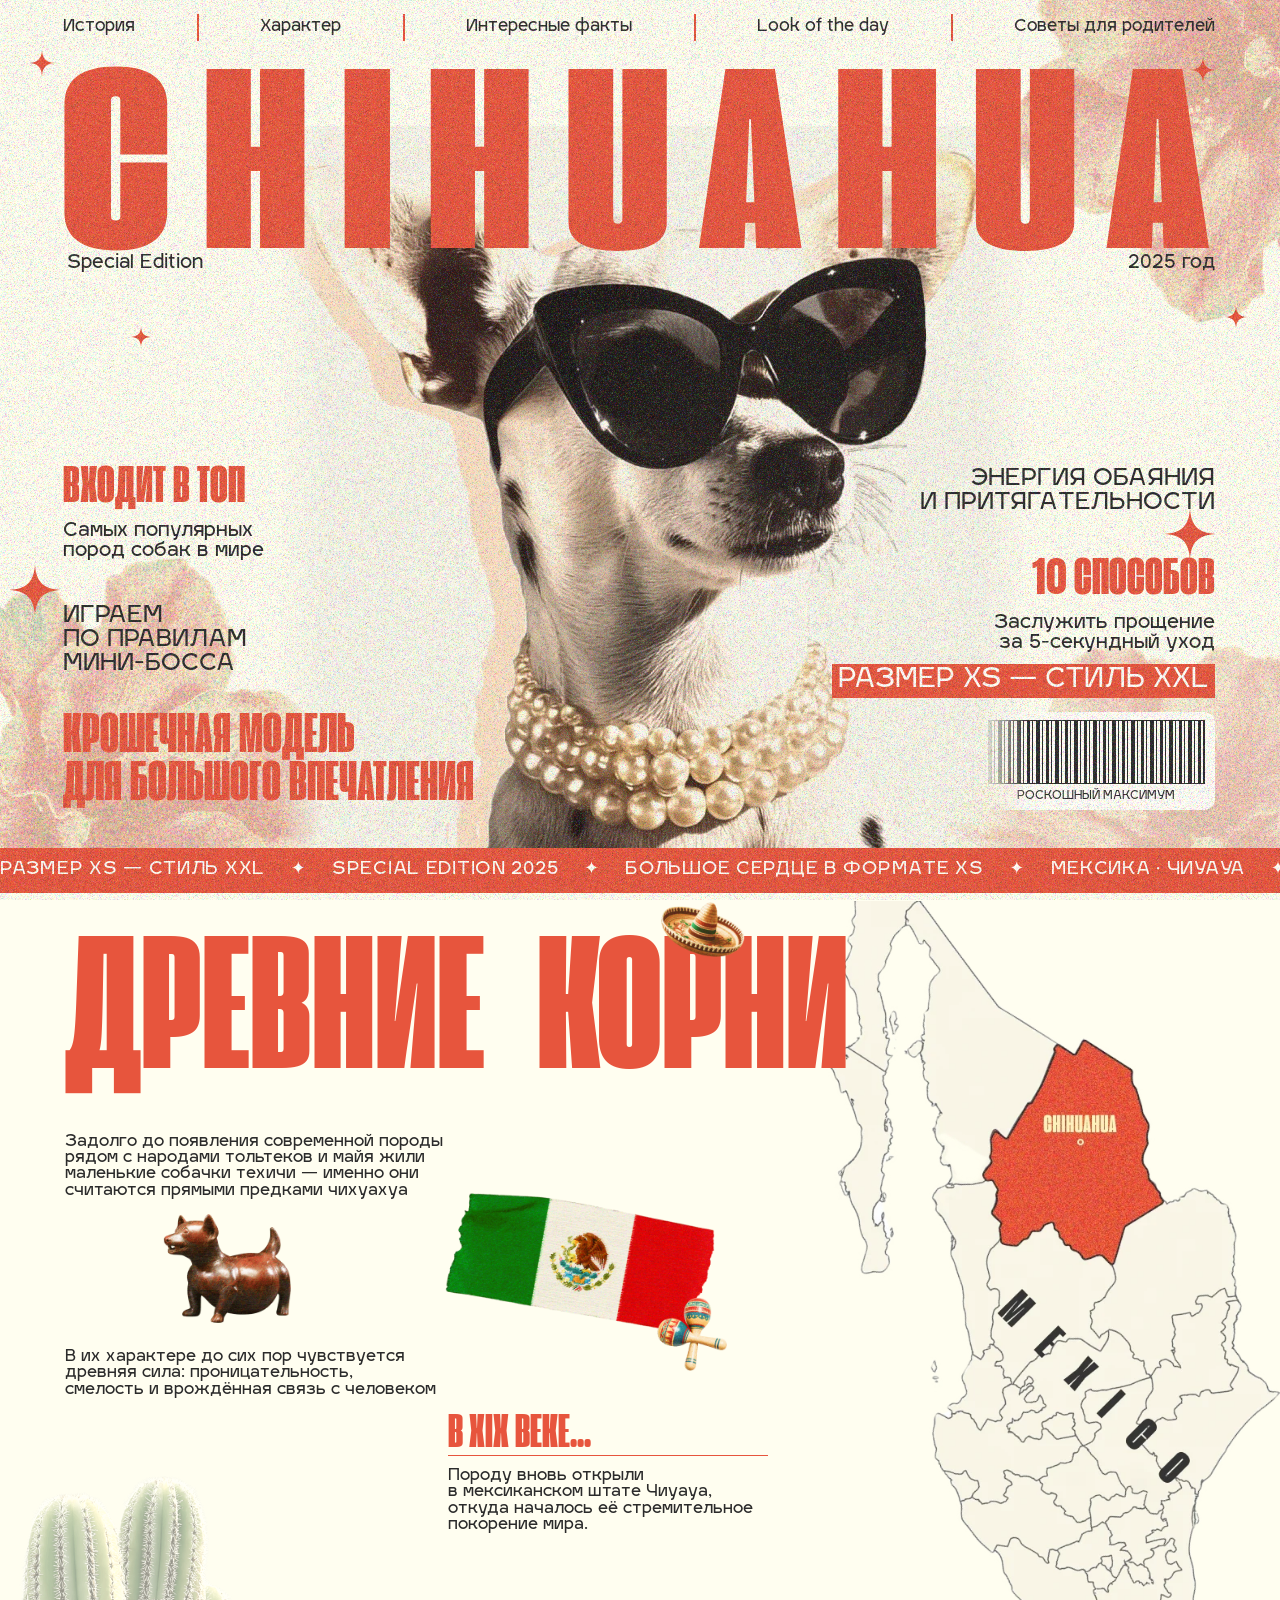
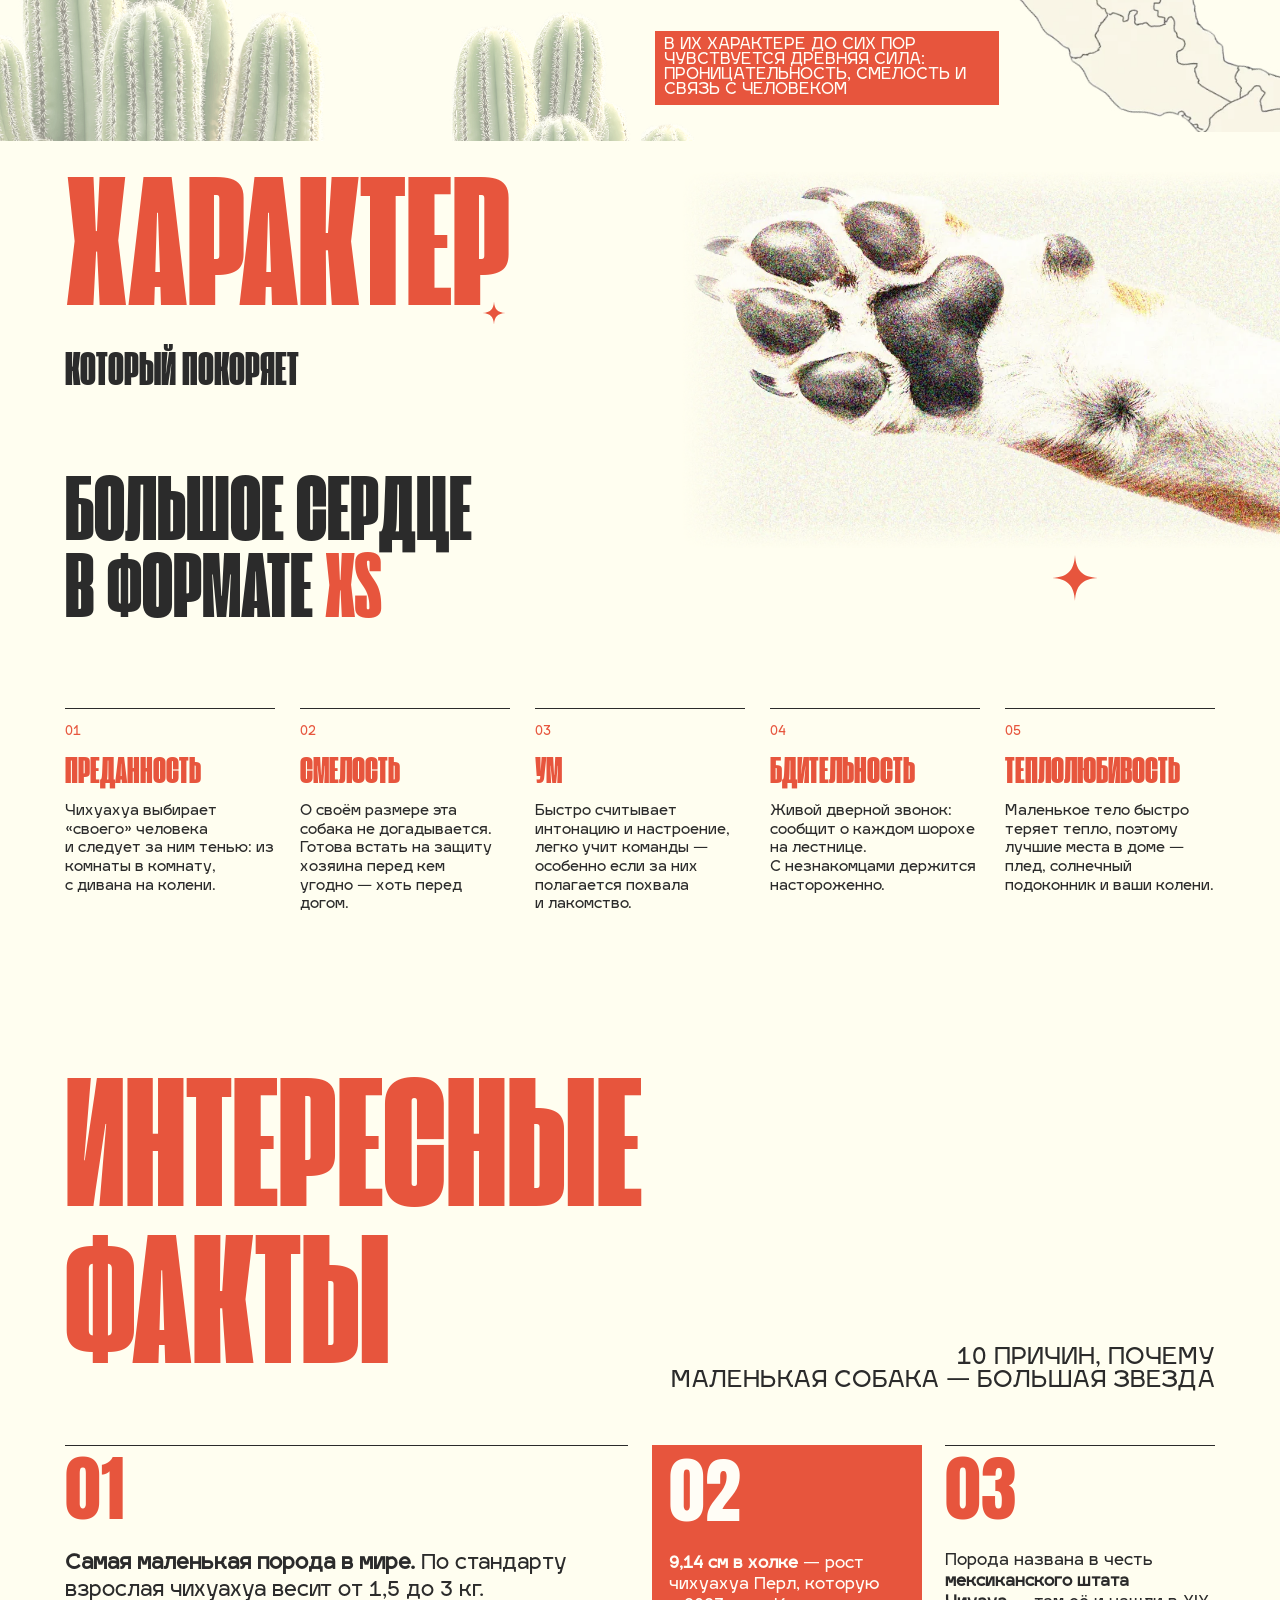
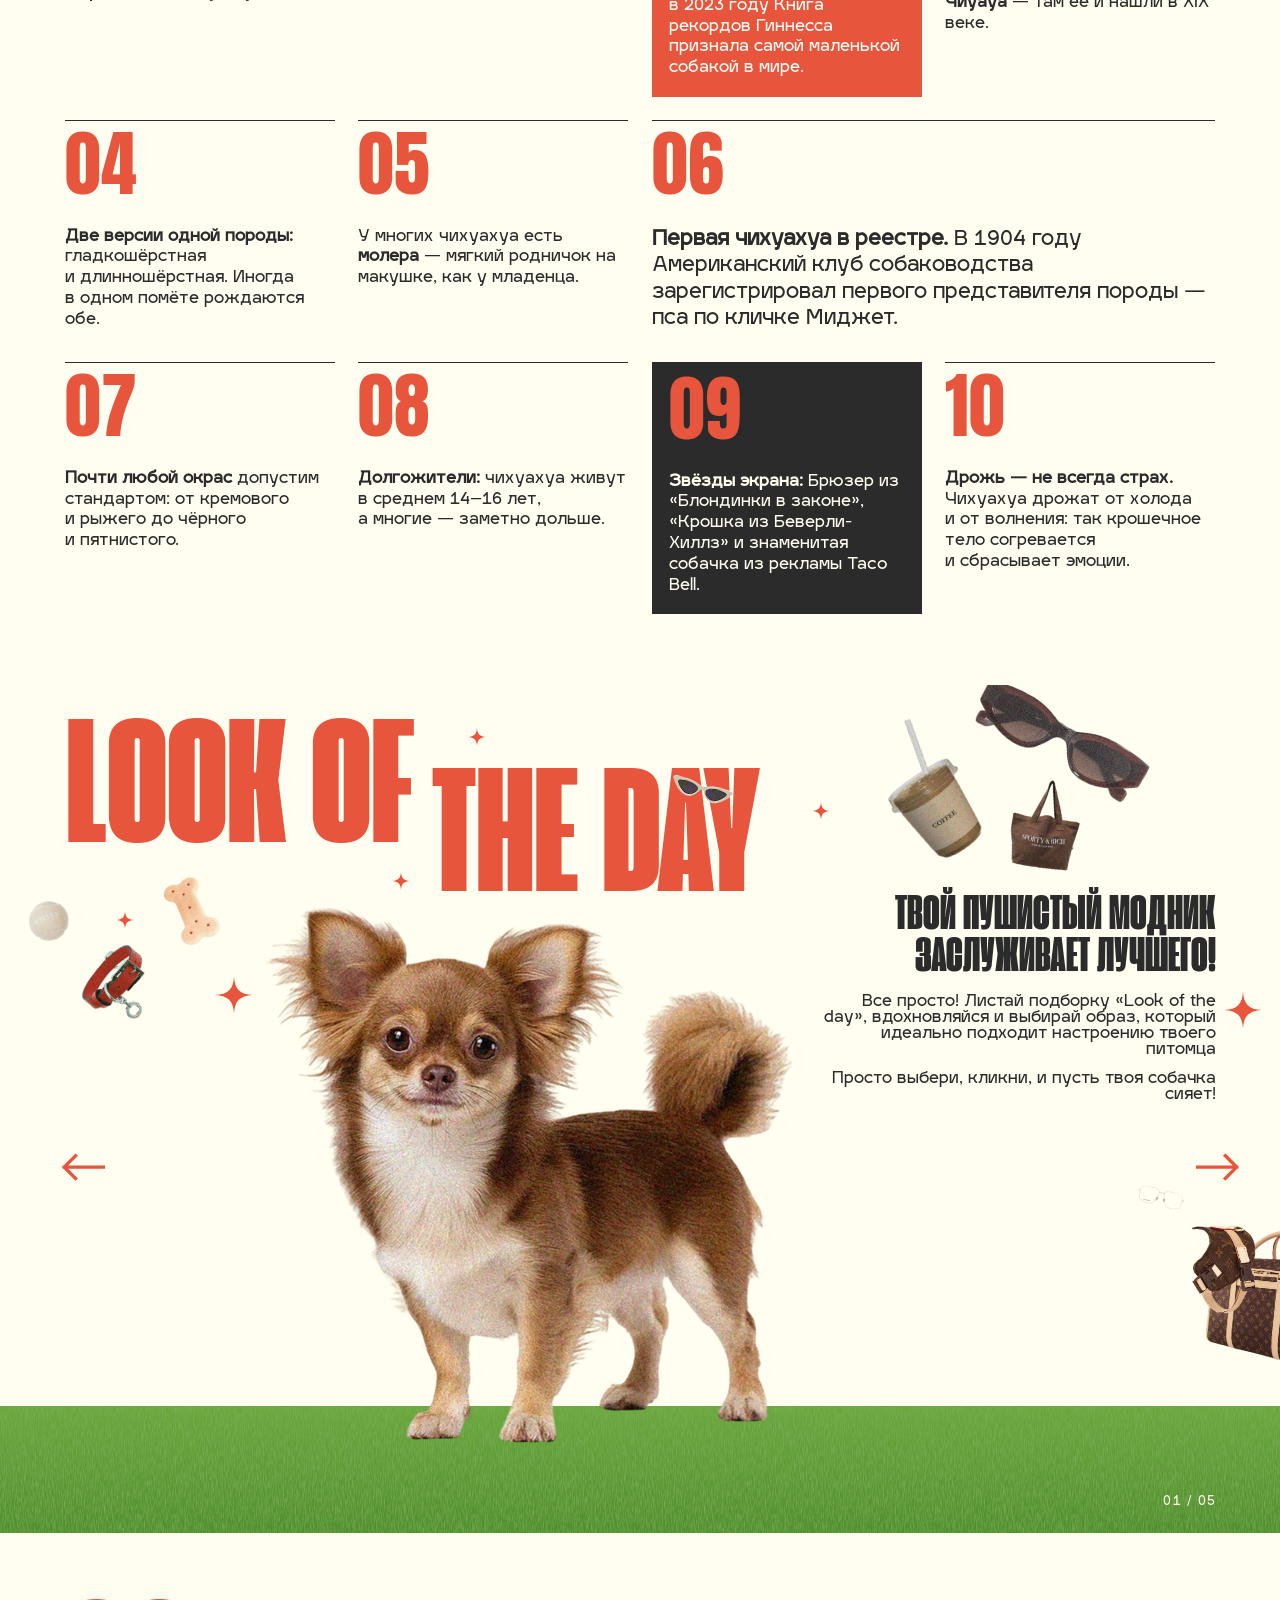
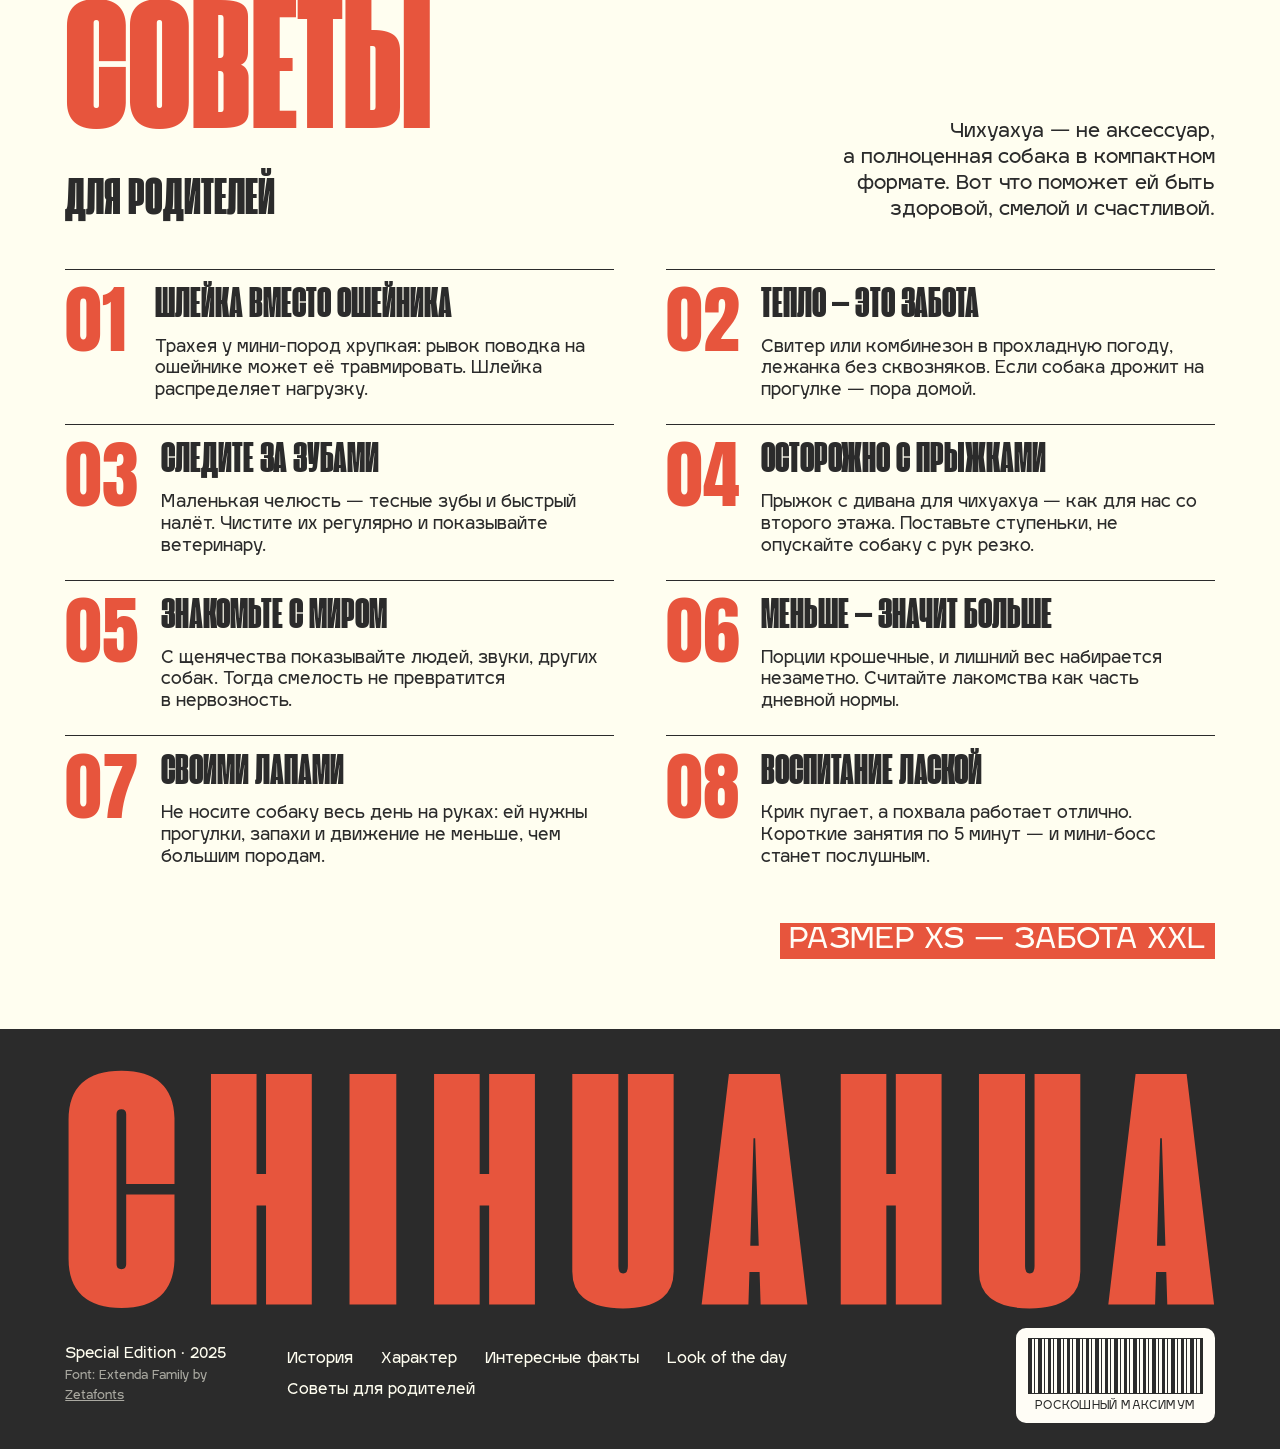
==== commit fb066b6d: "Cover: match mockup grid margins, menu and bottom line Co-Authored-By: Claude Opus 5.5 <noreply@anth" ====
--- a/index.html
+++ b/index.html
@@ -8,7 +8,7 @@
 <link rel="preload" href="assets/fonts/Extenda-40-Hecto-trial.ttf" as="font" type="font/ttf" crossorigin>
 <link rel="preconnect" href="https://fonts.gstatic.com" crossorigin>
 <link href="https://fonts.googleapis.com/css2?family=Anton&text=0123456789&display=swap" rel="stylesheet">
-<link rel="stylesheet" href="styles.css?v=12">
+<link rel="stylesheet" href="styles.css?v=13">
 </head>
 <body>
 
@@ -235,6 +235,6 @@
   <symbol id="star" viewBox="0 0 100 100"><path d="M50 0C52 34 66 48 100 50 66 52 52 66 50 100 48 66 34 52 0 50 34 48 48 34 50 0Z"/></symbol>
 </svg>
 
-<script src="script.js?v=12"></script>
+<script src="script.js?v=13"></script>
 </body>
 </html>
--- a/styles.css
+++ b/styles.css
@@ -406,10 +406,10 @@
   .cover { display: block; height: min(calc(var(--vw, 100vw) * 1422 / 2000), calc(100vh - var(--bar))); padding: 0; }
   .cover > * { position: absolute; margin: 0; }
   .nav {
-    left: calc(102 * var(--mx)); right: calc(105 * var(--mx));
+    left: calc(99 * var(--mx)); right: calc(101 * var(--mx));
     top: calc(20 * var(--m)); height: calc(52 * var(--m));
     justify-content: space-between; gap: 0; padding: 0; overflow: visible;
-    font-size: calc(30 * var(--t));
+    font-size: calc(27.5 * var(--t));
     z-index: 6;
   }
   .nav i { width: calc(3 * var(--m)); height: calc(46 * var(--m)); }
@@ -423,7 +423,7 @@
   .cover__title { left: calc(95 * var(--mx)); top: calc(115 * var(--m)); width: calc(1795 * var(--mx)); }
   .cover__title svg { height: calc(300 * var(--m)); }
   .cover__edition { left: calc(104 * var(--mx)); top: calc(423 * var(--m)); font-size: calc(31 * var(--t)); }
-  .cover__year { right: calc(105 * var(--mx)); top: calc(423 * var(--m)); font-size: calc(31 * var(--t)); }
+  .cover__year { right: calc(101 * var(--mx)); top: calc(423 * var(--m)); font-size: calc(31 * var(--t)); }
   br.dt { display: inline; }
   .cover__flower--tr { top: 0; right: var(--edge); width: calc(530 * var(--m)); }
   .cover__flower--bl { bottom: 0; left: var(--edge); width: calc(680 * var(--m)); }
@@ -440,23 +440,23 @@
   .cl--energy:hover, .cl--ways:hover, .cl--size:hover { transform: translateX(calc(-8 * var(--m))); }
   .cl b.d { font-size: calc(60 * var(--t) * var(--k)); }
   .cl .caps { font-size: calc(39 * var(--t)); line-height: 1.02; }
-  .cl--top { left: calc(102 * var(--mx)); top: calc(785 * var(--m) - 150 * (var(--t) - var(--m))); }
-  .cl--boss { left: calc(102 * var(--mx)); top: calc(1015 * var(--m) - 110 * (var(--t) - var(--m))); }
+  .cl--top { left: calc(99 * var(--mx)); top: calc(785 * var(--m) - 150 * (var(--t) - var(--m))); }
+  .cl--boss { left: calc(99 * var(--mx)); top: calc(1015 * var(--m) - 110 * (var(--t) - var(--m))); }
   /* нижняя строка и штрих-код стоят на одной линии снизу */
-  .cl--model { left: calc(102 * var(--mx)); top: auto; bottom: calc(40 * var(--m)); }
+  .cl--model { left: calc(99 * var(--mx)); top: auto; bottom: calc(63 * var(--m)); }
   .cl--model b.d { font-size: calc(64 * var(--t) * var(--k)); line-height: 1.28; }
-  .cl--energy { right: calc(105 * var(--mx)); top: calc(785 * var(--m) - 150 * (var(--t) - var(--m))); }   /* верх — на одной линии с «Входит в топ» */
+  .cl--energy { right: calc(101 * var(--mx)); top: calc(785 * var(--m) - 150 * (var(--t) - var(--m))); }   /* верх — на одной линии с «Входит в топ» */
   .cl--energy .caps { text-box: trim-both cap alphabetic; }   /* верх блока = верх прописных, как у заголовка слева */
-  .cl--ways { right: calc(105 * var(--mx)); top: auto; bottom: calc(243 * var(--m) + 60 * var(--t)); }   /* растёт вверх, не наезжая на плашку */
-  .cl--size { right: calc(105 * var(--mx)); top: auto; bottom: calc(229 * var(--m)); }
+  .cl--ways { right: calc(101 * var(--mx)); top: auto; bottom: calc(266 * var(--m) + 60 * var(--t)); }   /* растёт вверх, не наезжая на плашку */
+  .cl--size { right: calc(101 * var(--mx)); top: auto; bottom: calc(252 * var(--m)); }
   .cl--size .tag { font-size: calc(45 * var(--t)); padding: 0 calc(10 * var(--m)); }
   .cover .barcode {
     display: flex;
-    right: calc(105 * var(--mx)); top: auto; bottom: calc(40 * var(--m));
+    right: calc(101 * var(--mx)); top: auto; bottom: calc(63 * var(--m));
     width: calc(400 * var(--m)); height: calc(165 * var(--m));
     padding: calc(13 * var(--m)) calc(18 * var(--m)) calc(10 * var(--m));
     gap: calc(8 * var(--m)); border-radius: calc(18 * var(--m));
-    font-size: calc(23 * var(--m)); letter-spacing: 0; white-space: nowrap;
+    font-size: calc(19 * var(--m)); letter-spacing: 0; white-space: nowrap;
   }
   .cover .barcode__bars { height: auto; flex: 1; }
   .cover .star { display: block; }
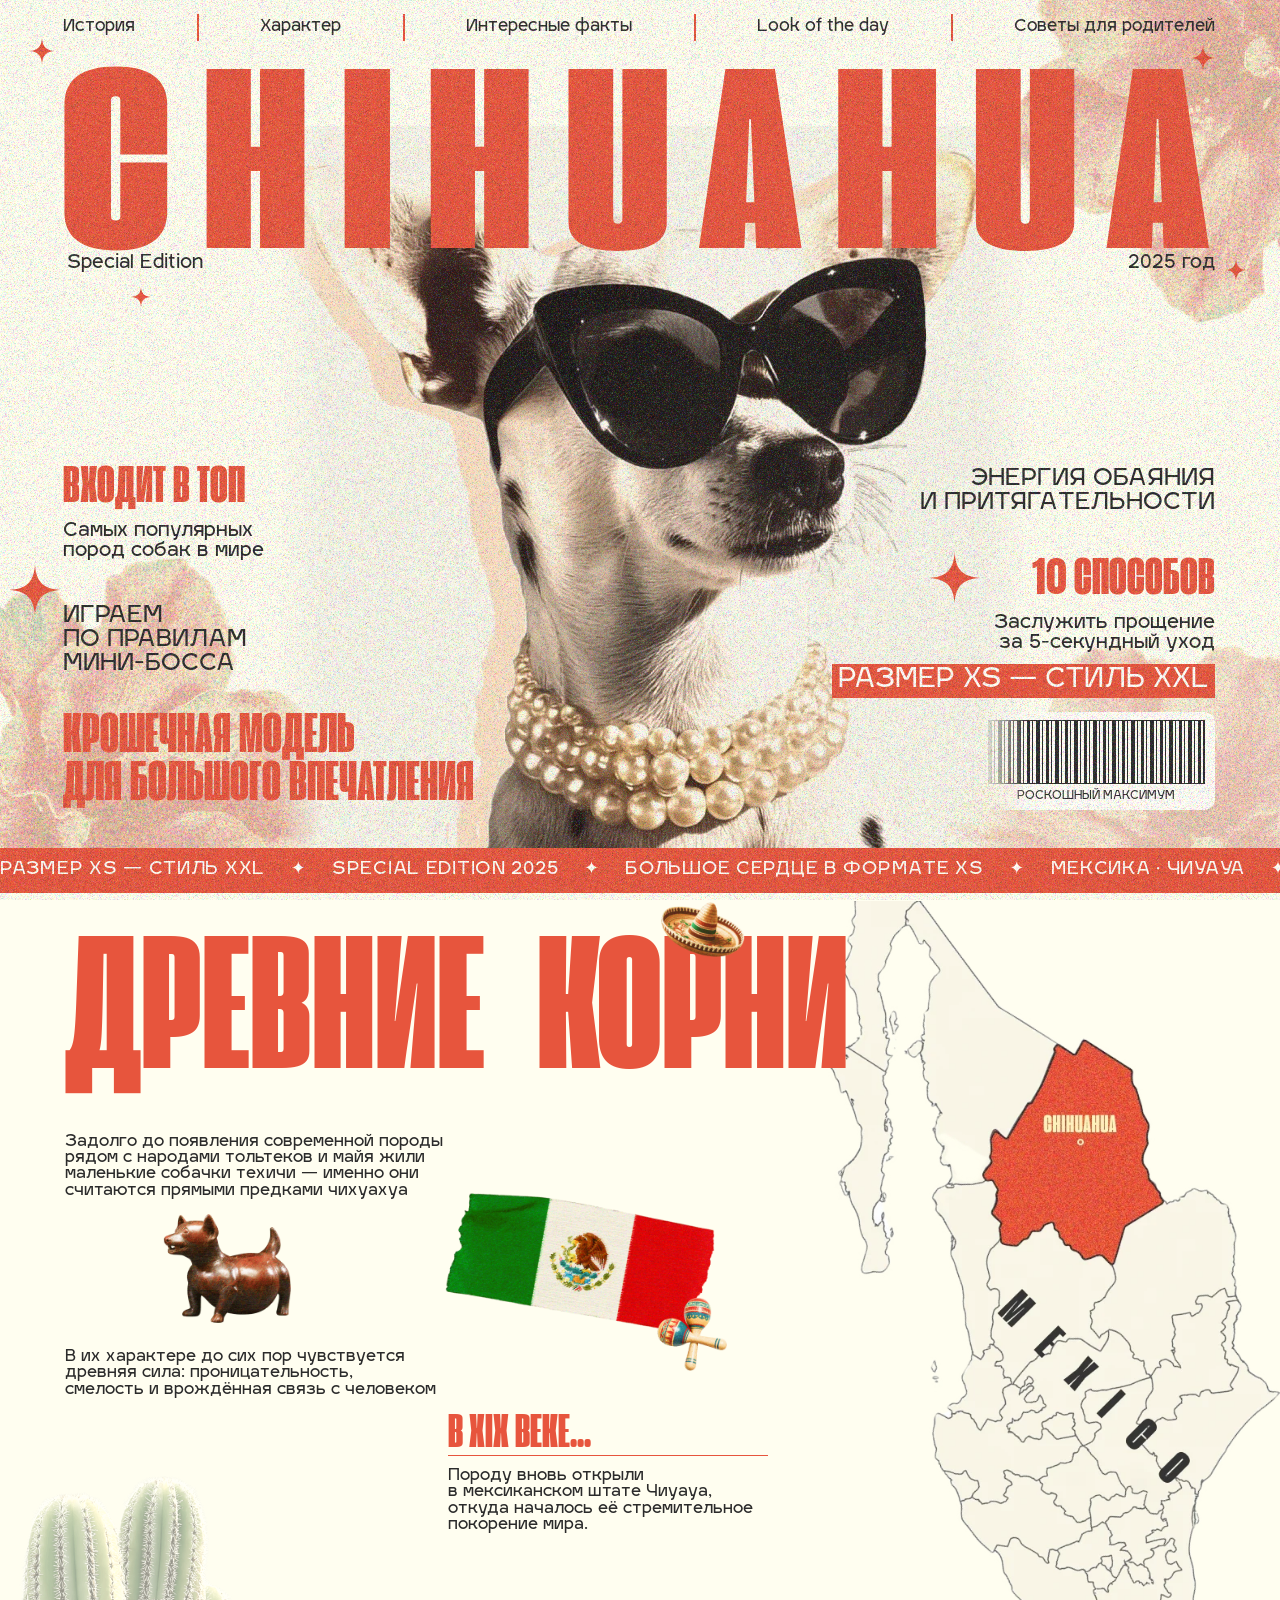
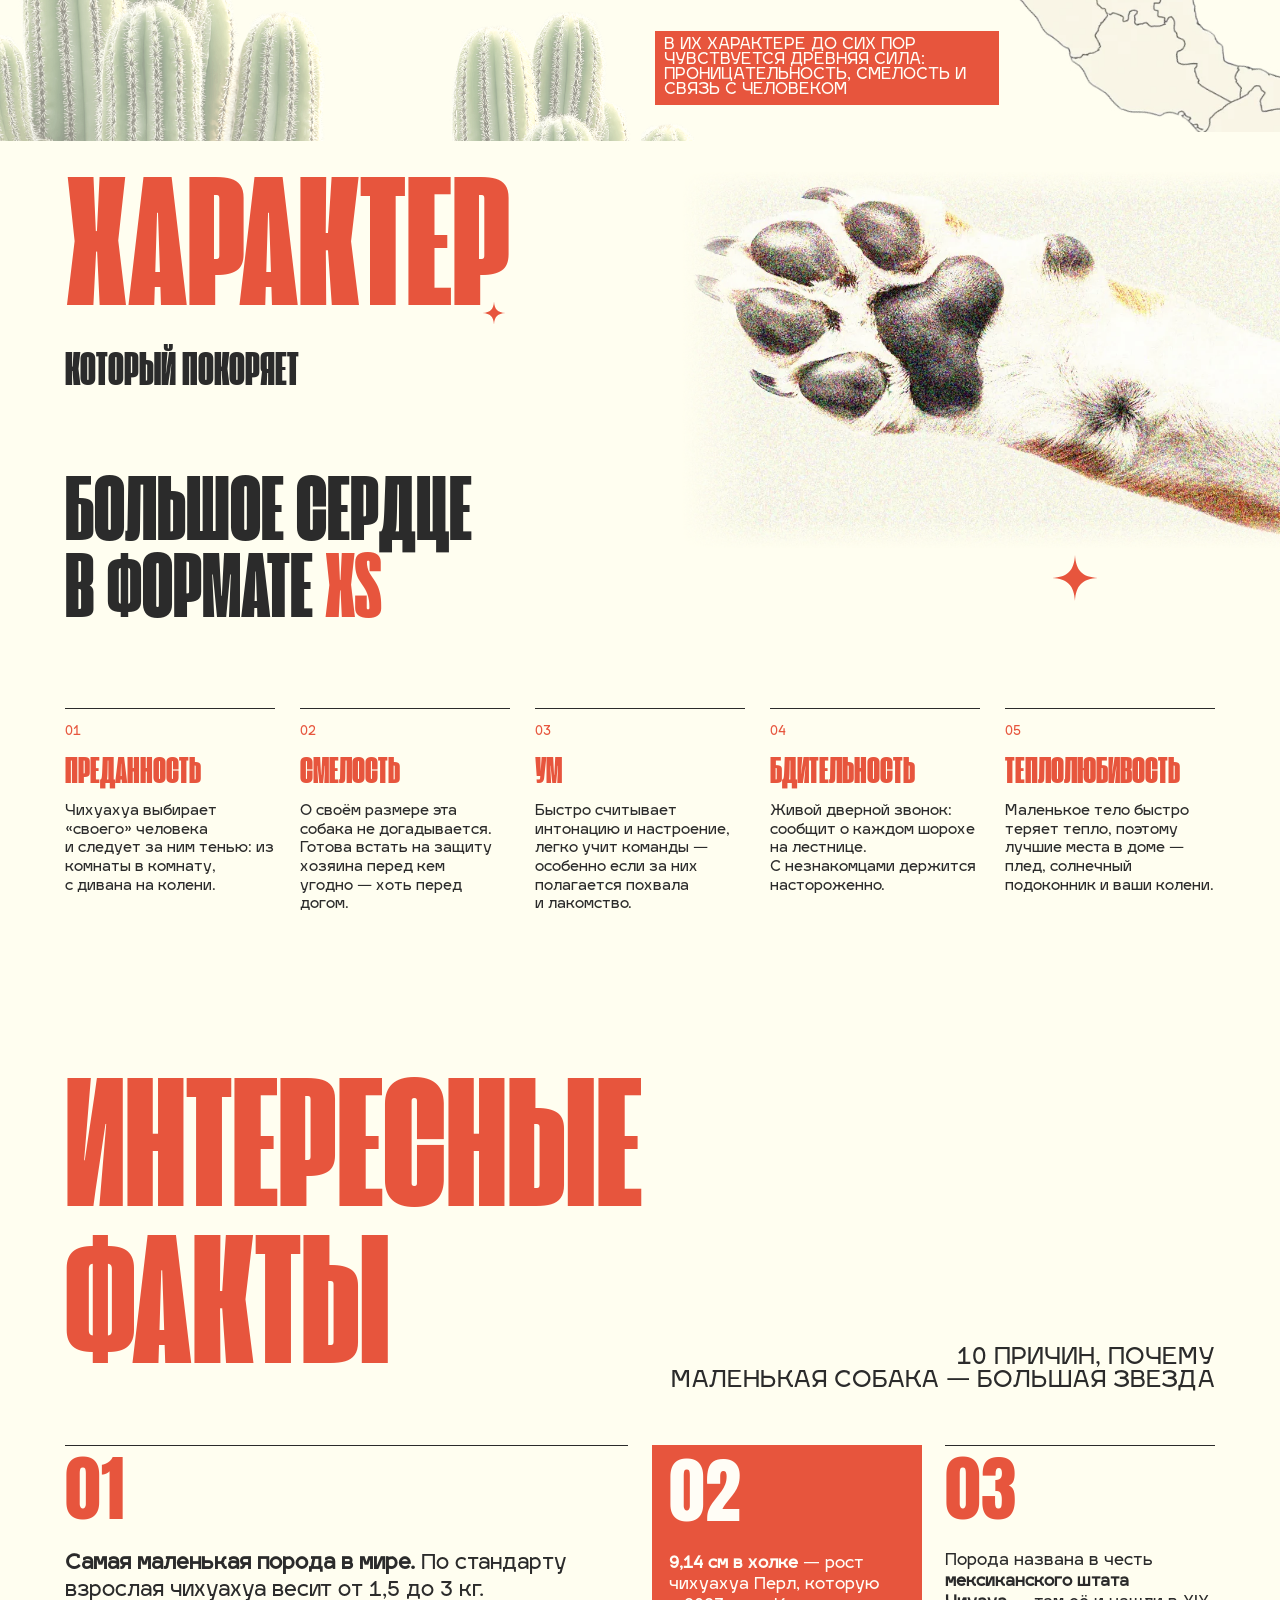
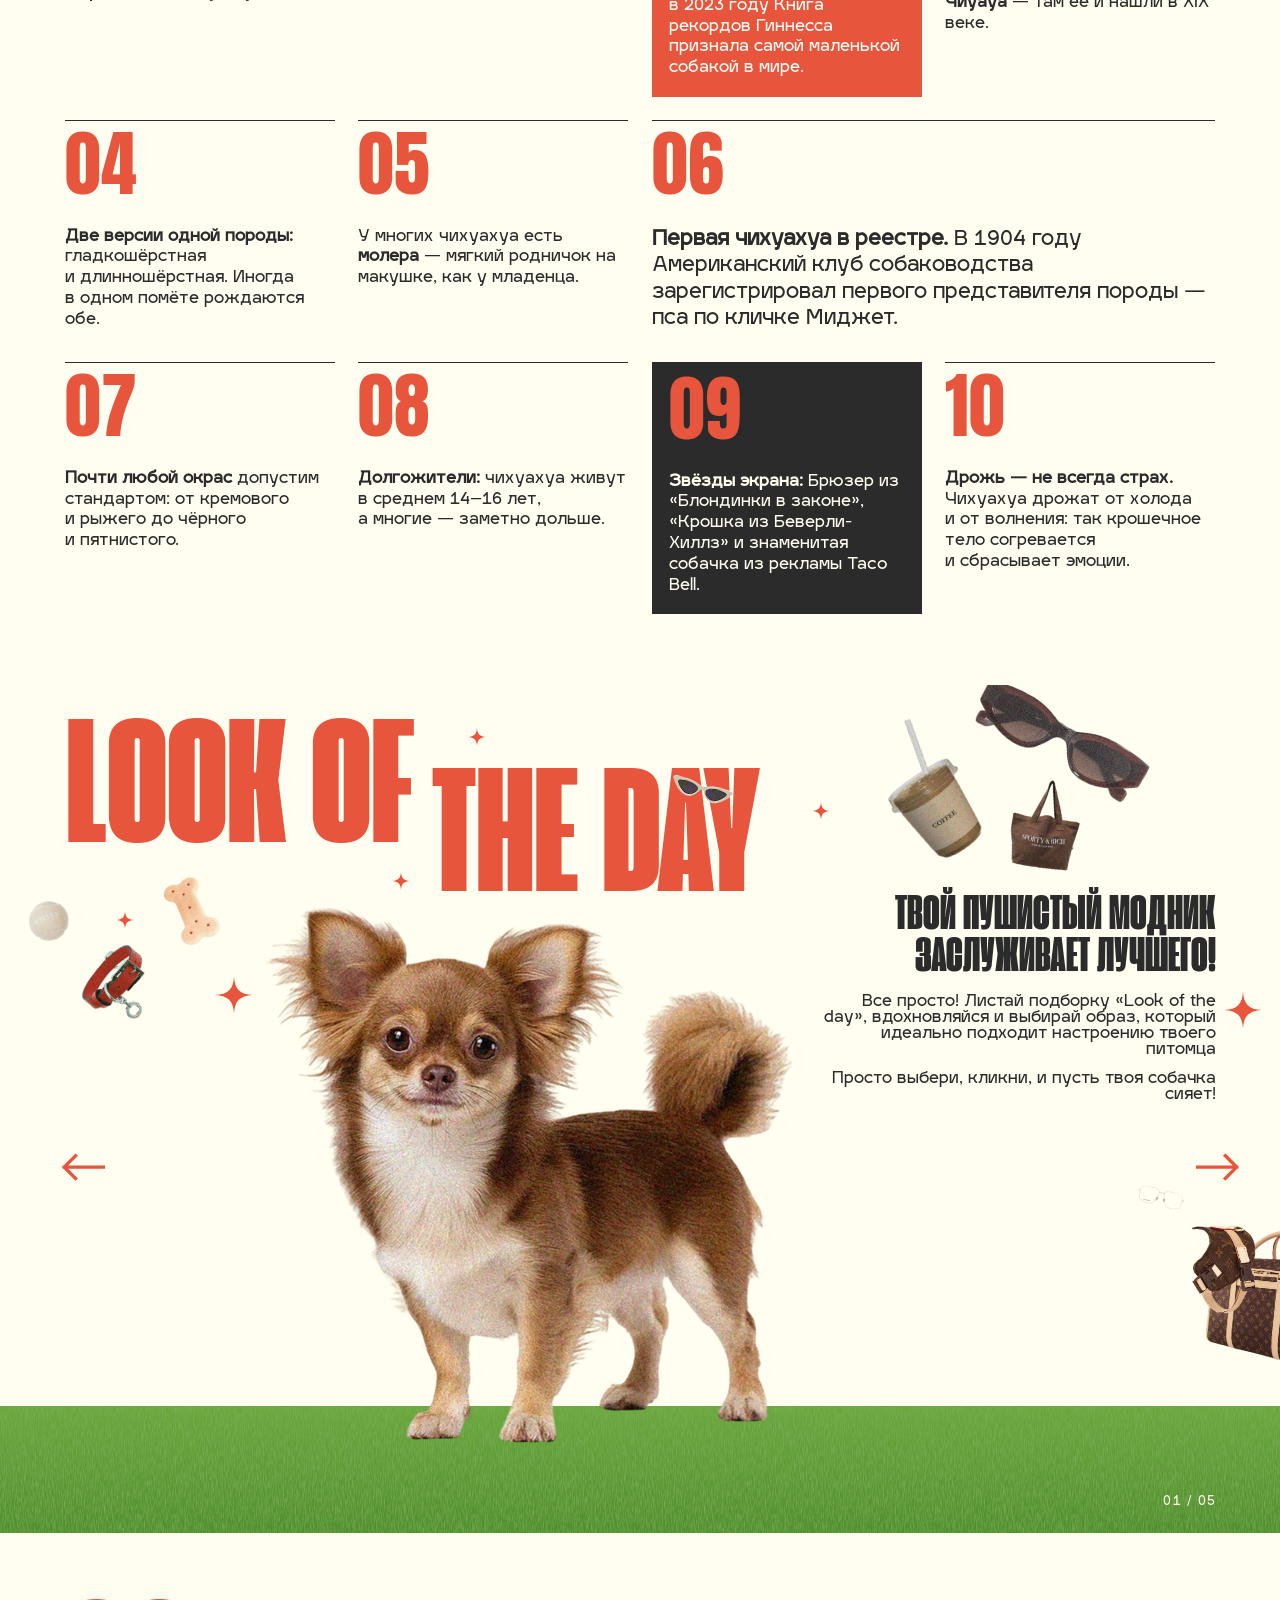
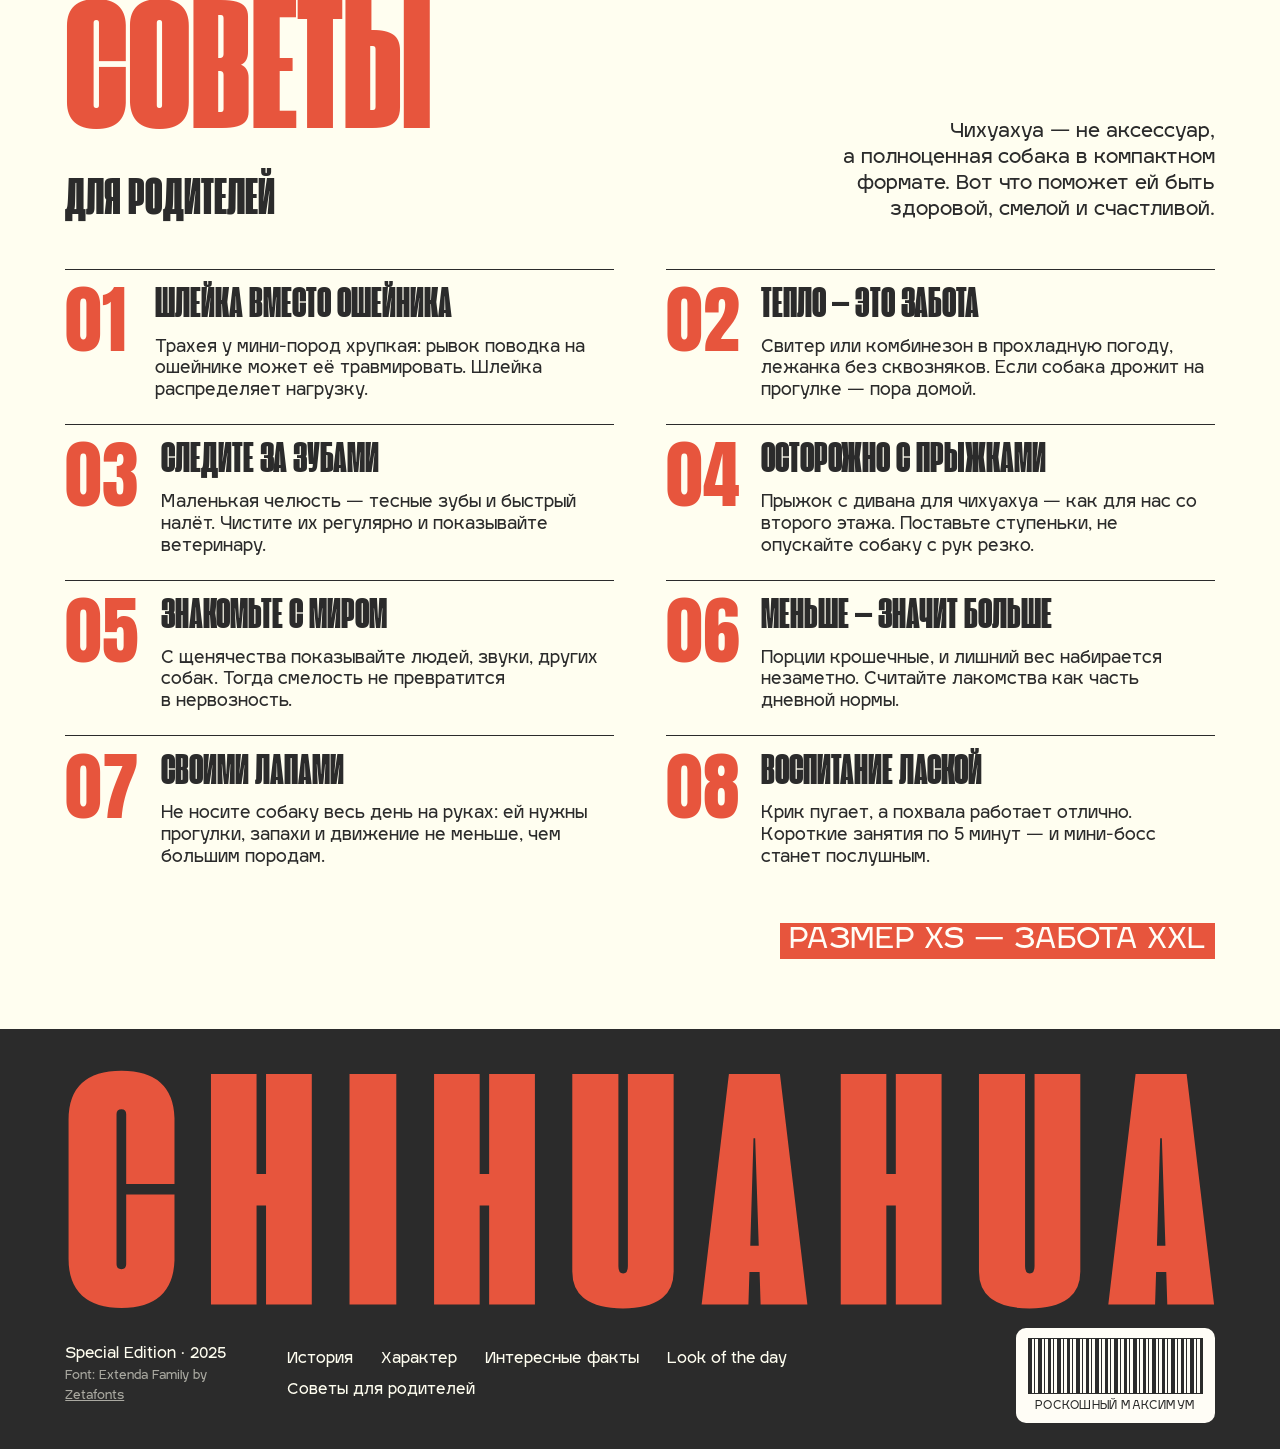
==== commit 8ea6c3ce: "Cover: keep stars clear of text Two stars now follow their text blocks; the top stars moved up with " ====
--- a/index.html
+++ b/index.html
@@ -8,7 +8,7 @@
 <link rel="preload" href="assets/fonts/Extenda-40-Hecto-trial.ttf" as="font" type="font/ttf" crossorigin>
 <link rel="preconnect" href="https://fonts.gstatic.com" crossorigin>
 <link href="https://fonts.googleapis.com/css2?family=Anton&text=0123456789&display=swap" rel="stylesheet">
-<link rel="stylesheet" href="styles.css?v=13">
+<link rel="stylesheet" href="styles.css?v=15">
 </head>
 <body>
 
@@ -35,7 +35,7 @@
       <text x="0" y="360" textLength="1795" lengthAdjust="spacing">CHIHUAHUA</text>
     </svg>
   </h1>
-  <p class="cover__edition">Special Edition</p>
+  <p class="cover__edition">Special Edition<svg class="star" style="--x:116;--s:34" aria-hidden="true"><use href="#star"/></svg></p>
   <p class="cover__year">2025 год</p>
 
   <img class="cover__flower cover__flower--tr asset" src="assets/flower-tr.png" alt="" aria-hidden="true">
@@ -49,17 +49,15 @@
   <a class="cl cl--boss" href="#character"><span class="caps">Играем<br>по правилам<br>мини-босса</span></a>
   <a class="cl cl--model" href="#look"><b class="d">Крошечная модель<br>для большого впечатления</b></a>
   <a class="cl cl--energy" href="#character"><span class="caps">Энергия обаяния<br class="dt"> и притягательности</span></a>
-  <a class="cl cl--ways" href="#tips"><b class="d">10 способов</b><span>Заслужить прощение<br>за 5-секундный уход</span></a>
+  <a class="cl cl--ways" href="#tips"><svg class="star star--big" style="--s:86" aria-hidden="true"><use href="#star"/></svg><b class="d">10 способов</b><span>Заслужить прощение<br>за 5-секундный уход</span></a>
   <a class="cl cl--size" href="#look"><span class="tag">Размер XS — стиль XXL</span></a>
 
   <div class="barcode" aria-hidden="true"><span class="barcode__bars"></span><span>Роскошный максимум</span></div>
 
-  <svg class="star" style="--x:65;--y:105;--s:44" aria-hidden="true"><use href="#star"/></svg>
-  <svg class="star" style="--x:1880;--y:118;--s:44" aria-hidden="true"><use href="#star"/></svg>
-  <svg class="star" style="--x:220;--y:565;--s:34" aria-hidden="true"><use href="#star"/></svg>
-  <svg class="star" style="--x:1932;--y:532;--s:38" aria-hidden="true"><use href="#star"/></svg>
+  <svg class="star" style="--x:65;--y:85;--s:44" aria-hidden="true"><use href="#star"/></svg>
+  <svg class="star" style="--x:1880;--y:98;--s:44" aria-hidden="true"><use href="#star"/></svg>
+  <svg class="star" style="--x:1932;--y:452;--s:38" aria-hidden="true"><use href="#star"/></svg>
   <svg class="star star--big" style="--x:55;--y:990;--s:86" aria-hidden="true"><use href="#star"/></svg>
-  <svg class="star star--big" style="--x:1860;--y:895;--s:86" aria-hidden="true"><use href="#star"/></svg>
 </header>
 
 <div class="ticker" aria-hidden="true">
@@ -235,6 +233,6 @@
   <symbol id="star" viewBox="0 0 100 100"><path d="M50 0C52 34 66 48 100 50 66 52 52 66 50 100 48 66 34 52 0 50 34 48 48 34 50 0Z"/></symbol>
 </svg>
 
-<script src="script.js?v=13"></script>
+<script src="script.js?v=15"></script>
 </body>
 </html>
--- a/styles.css
+++ b/styles.css
@@ -460,6 +460,9 @@
   }
   .cover .barcode__bars { height: auto; flex: 1; }
   .cover .star { display: block; }
+  /* звёзды, привязанные к надписям: двигаются вместе с ними */
+  .cover__edition .star { top: calc(100% + 34 * var(--m)); }
+  .cl--ways .star { left: auto; right: calc(100% + 24 * var(--m)); top: calc(30 * var(--t)); translate: 0 -50%; }
 
   .ticker { padding: calc(var(--W) * 16 / 2000) 0; }
   .ticker__track { gap: calc(var(--W) * 40 / 2000); }
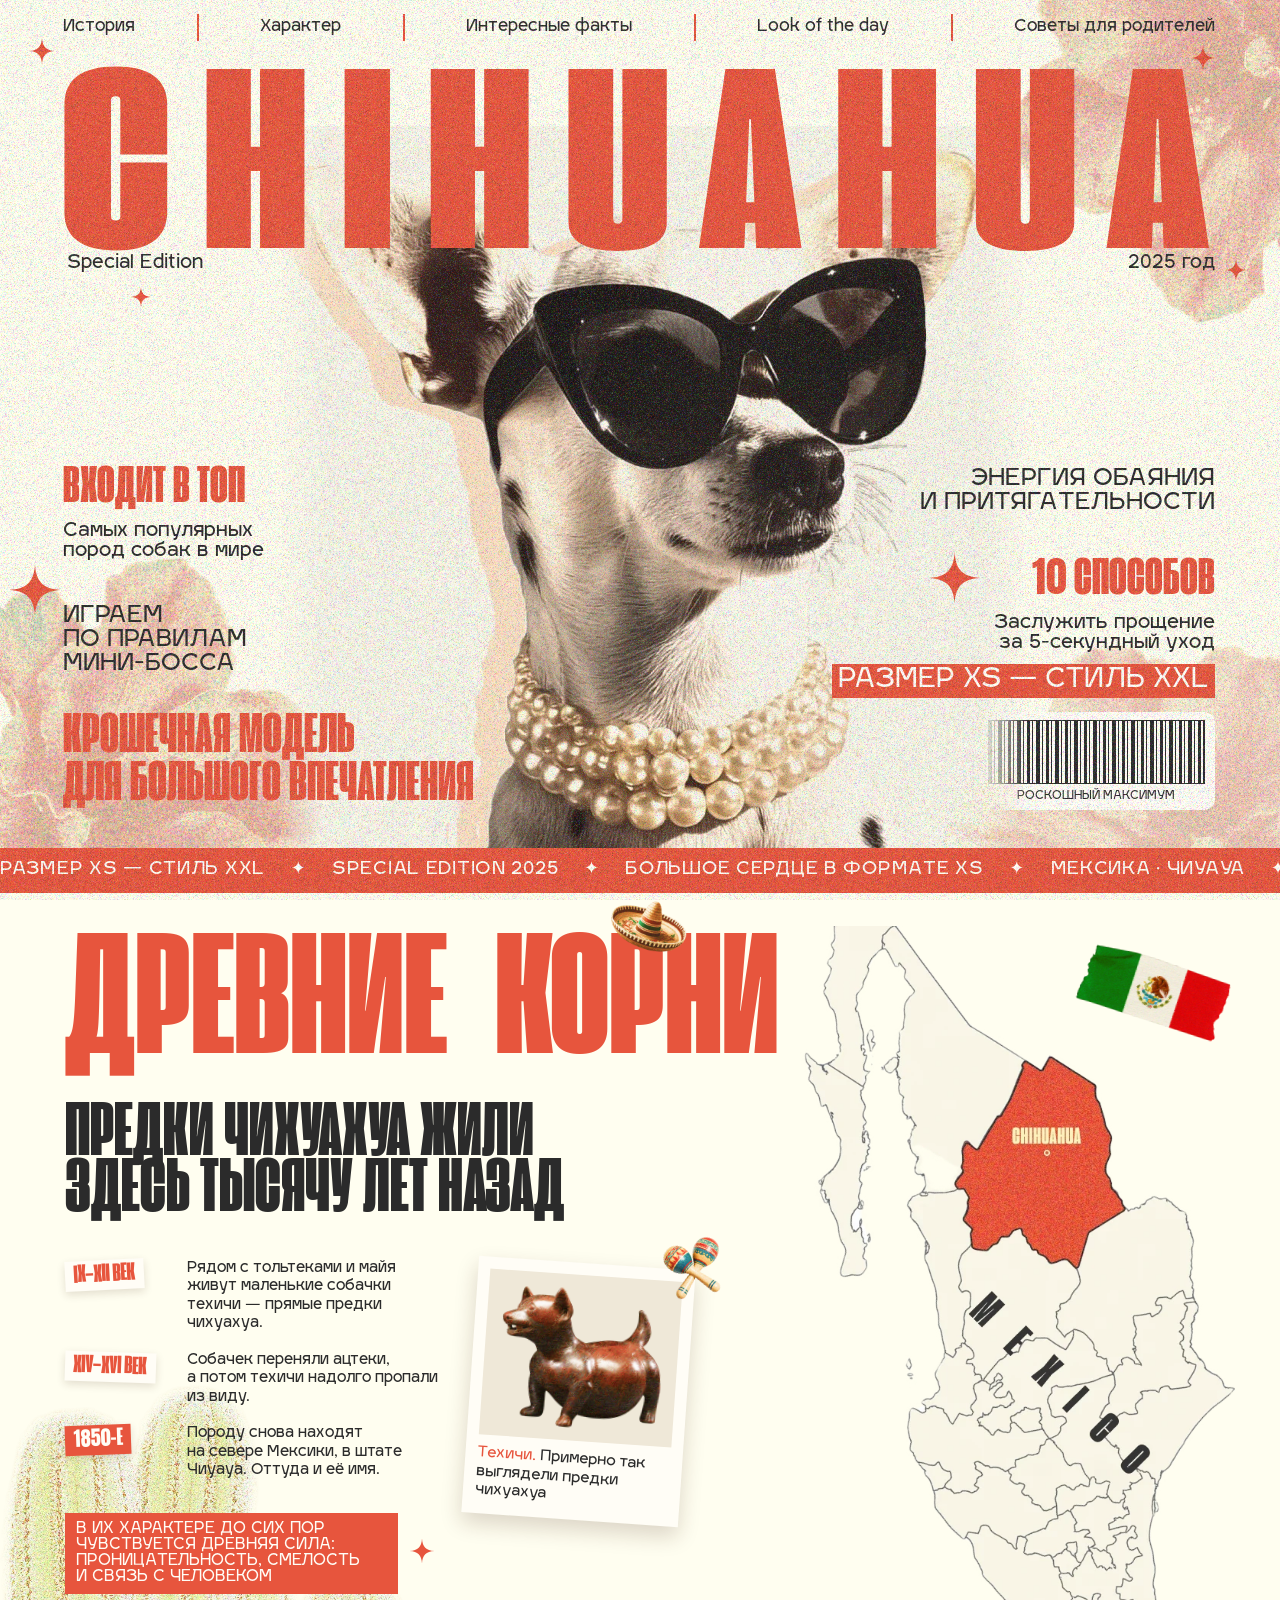
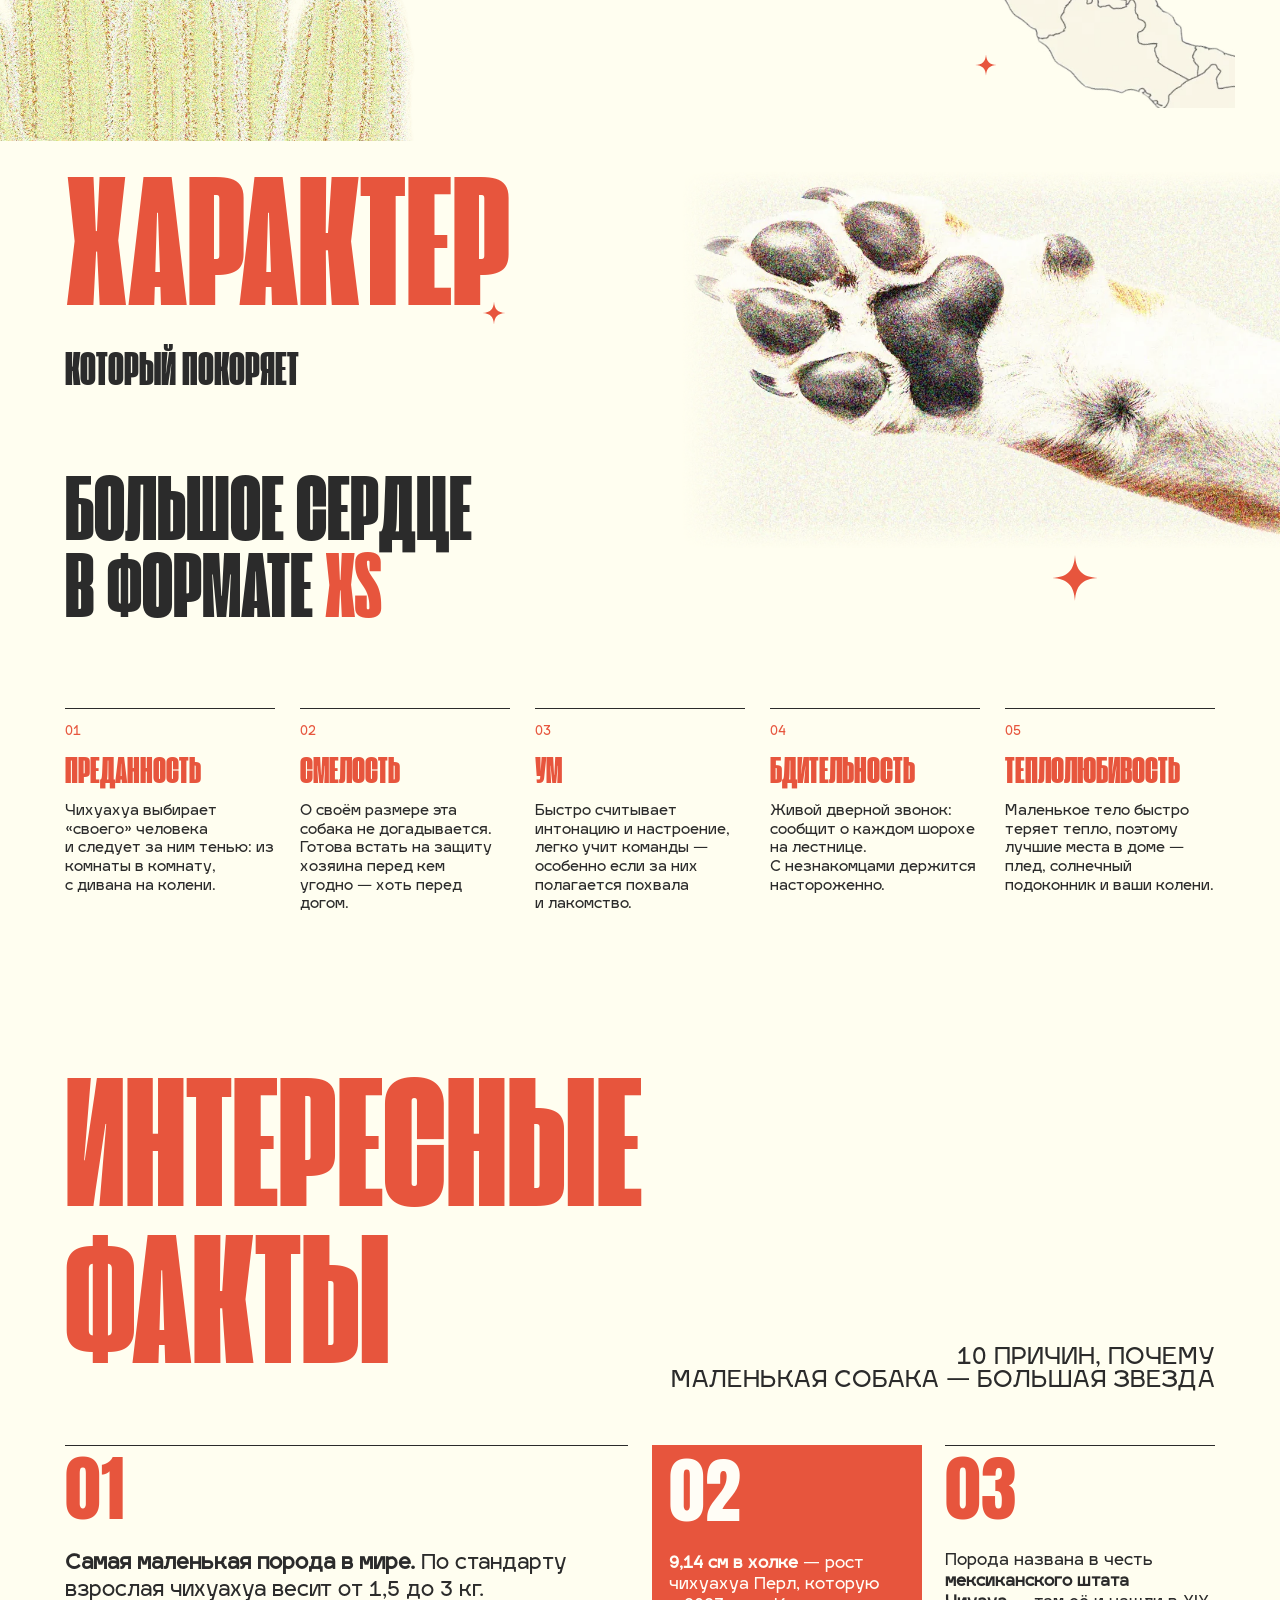
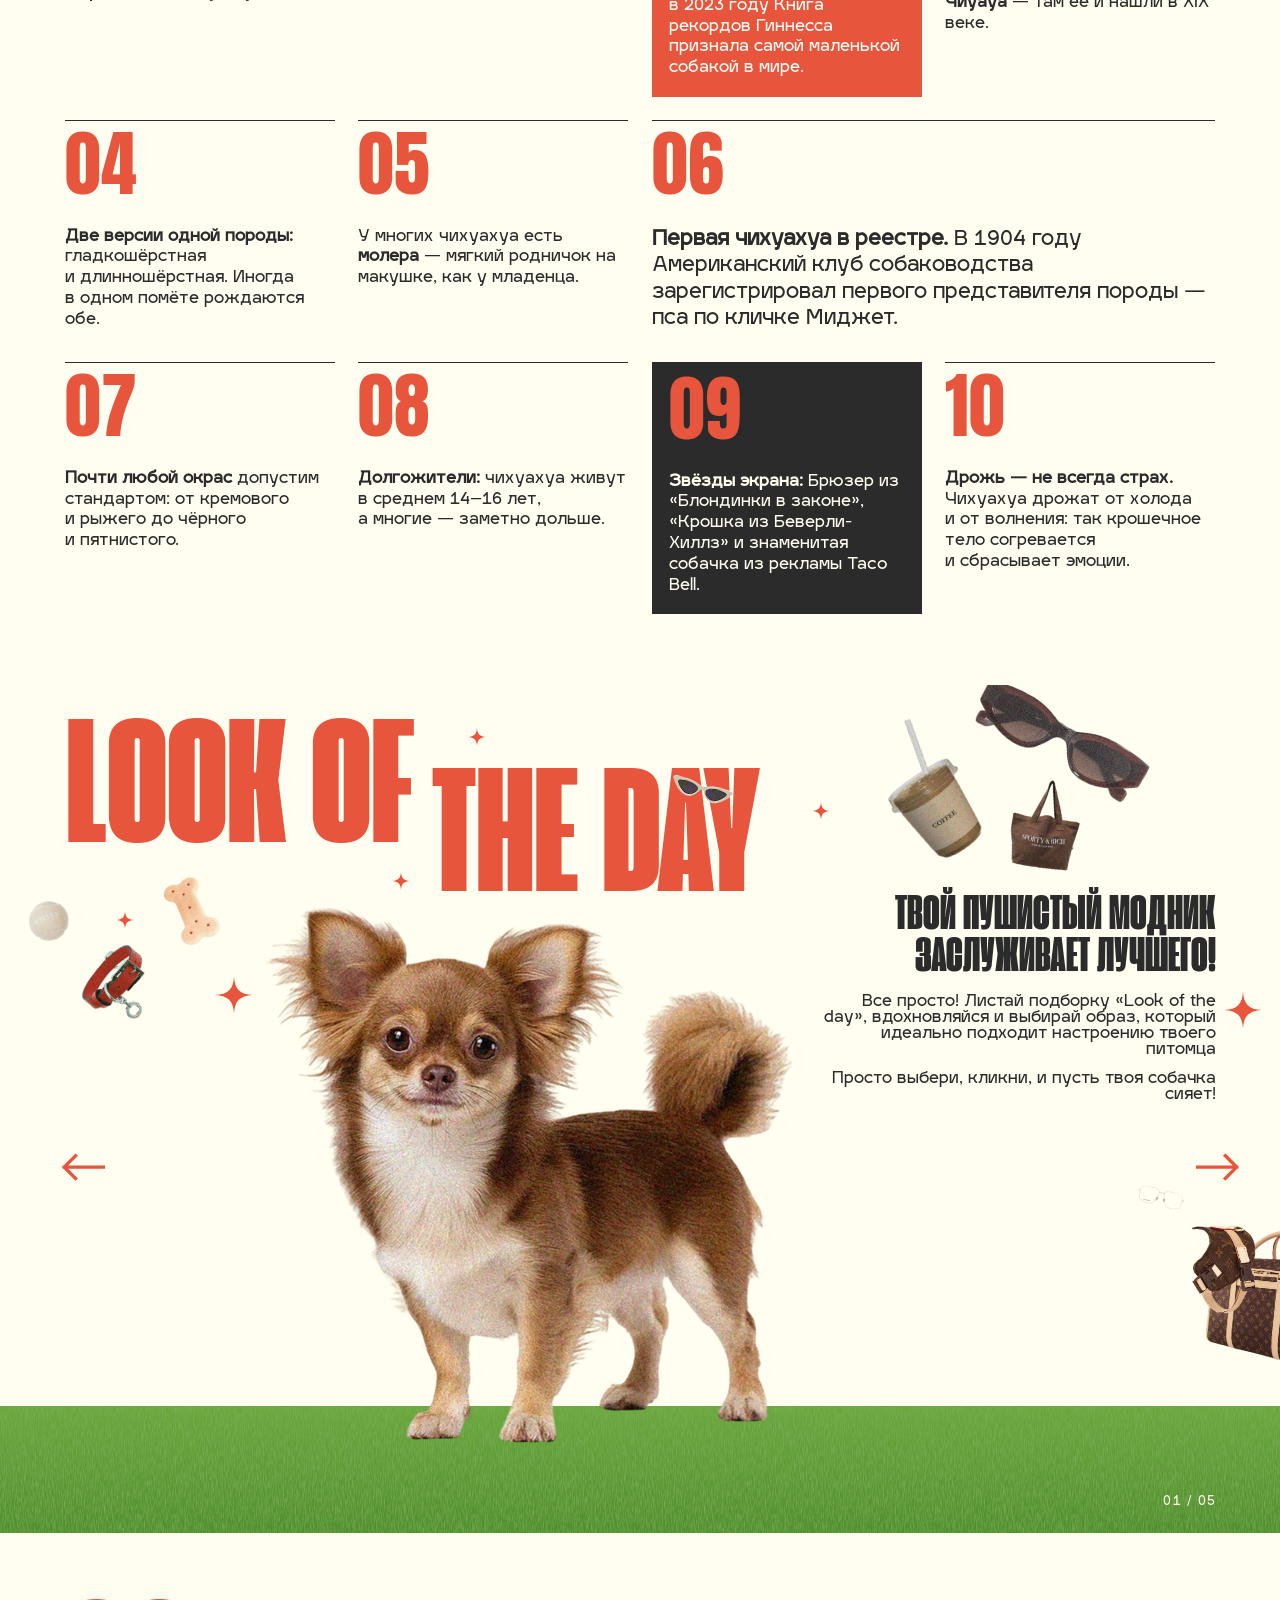
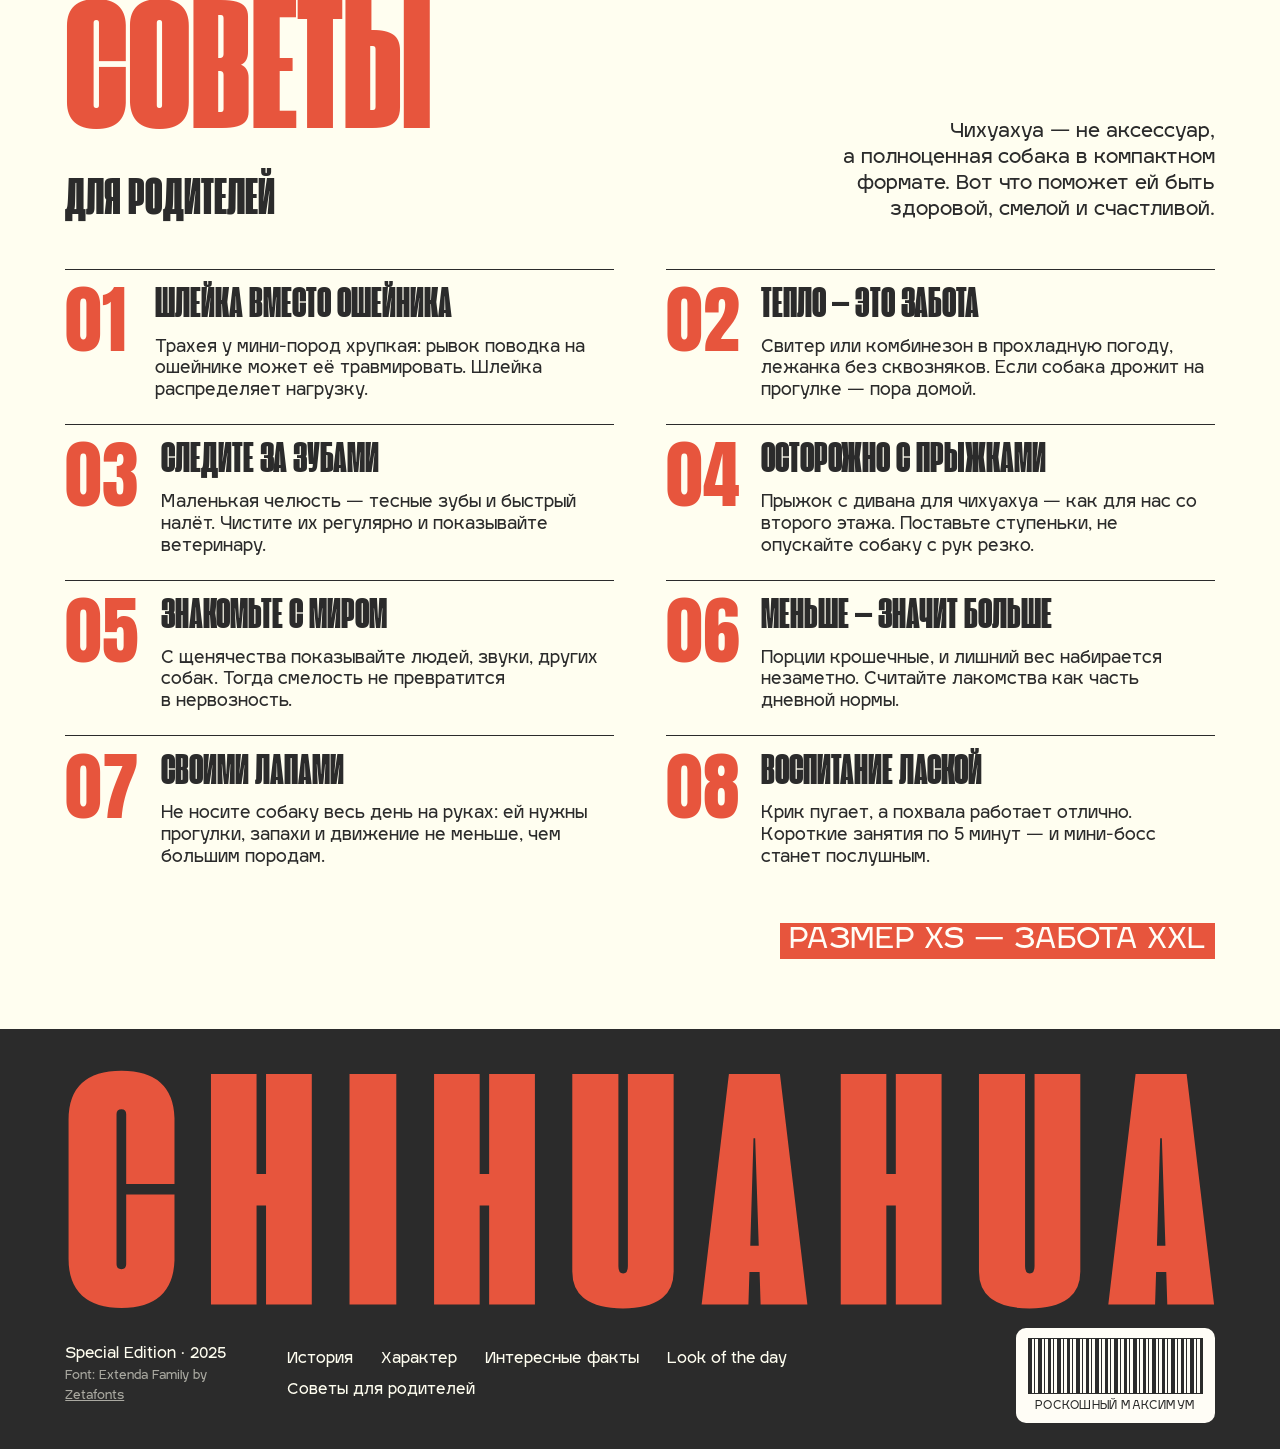
==== commit 8ab660b7: "History block: new layout from preview variant 9 (black subheading, date tags, polaroid, whole map, " ====
--- a/index.html
+++ b/index.html
@@ -8,7 +8,7 @@
 <link rel="preload" href="assets/fonts/Extenda-40-Hecto-trial.ttf" as="font" type="font/ttf" crossorigin>
 <link rel="preconnect" href="https://fonts.gstatic.com" crossorigin>
 <link href="https://fonts.googleapis.com/css2?family=Anton&text=0123456789&display=swap" rel="stylesheet">
-<link rel="stylesheet" href="styles.css?v=15">
+<link rel="stylesheet" href="styles.css?v=16">
 </head>
 <body>
 
@@ -71,26 +71,31 @@
 
 <!-- ============ ИСТОРИЯ ============ -->
 <section class="history board" id="history" aria-labelledby="history-title">
-  <h2 class="history__title d" id="history-title">Древние&nbsp; корни</h2>
-  <img class="asset history__sombrero" src="assets/sombrero.png" data-ph="" alt="">
-
-  <p class="history__p1 txt reveal">Задолго до появления современной породы рядом с&nbsp;народами тольтеков и&nbsp;майя жили маленькие собачки техичи&nbsp;— именно они считаются прямыми предками чихуахуа</p>
-  <img class="asset history__figure reveal" src="assets/techichi.png" data-ph="фигурка техичи" alt="Древняя глиняная фигурка собаки">
-  <img class="asset history__flag reveal" src="assets/flag.png" data-ph="флаг Мексики" alt="Флаг Мексики">
-  <img class="asset history__maracas" src="assets/maracas.png" data-ph="" alt="">
-  <p class="history__p2 txt reveal">В их характере до сих пор чувствуется древняя сила: проницательность, смелость и&nbsp;врождённая связь с&nbsp;человеком</p>
-
-  <div class="history__xix reveal">
-    <h3 class="d">В XIX веке...</h3>
-    <p class="txt">Породу вновь открыли в&nbsp;мексиканском штате Чиуауа, откуда началось её стремительное покорение мира.</p>
-  </div>
-
-  <img class="asset history__cactus" src="assets/cactus.png" data-ph="" alt="">
-  <img class="asset history__cactus history__cactus--2" src="assets/cactus-2.png" data-ph="" alt="">
+  <img class="asset history__cactus" src="assets/cactus-pale.webp" data-ph="" alt="">
   <figure class="history__map">
     <img class="asset" src="assets/map.webp" data-ph="карта Мексики со штатом Чиуауа" alt="Карта Мексики, штат Чиуауа выделен красным">
   </figure>
-  <p class="history__quote reveal">В их характере до сих пор чувствуется древняя сила: проницательность, смелость и связь с человеком</p>
+  <h2 class="history__title d" id="history-title">Древние&nbsp; корни</h2>
+  <img class="asset history__sombrero" src="assets/sombrero.png" data-ph="" alt="">
+  <p class="history__sub d reveal">Предки чихуахуа жили<br class="dt"> здесь тысячу лет назад</p>
+
+  <div class="history__col">
+    <ol class="history__events reveal">
+      <li><b class="history__date">IX–XII век</b><p class="txt">Рядом с&nbsp;тольтеками и&nbsp;майя живут маленькие собачки техичи&nbsp;— прямые предки чихуахуа.</p></li>
+      <li><b class="history__date">XIV–XVI век</b><p class="txt">Собачек переняли ацтеки, а&nbsp;потом техичи надолго пропали из&nbsp;виду.</p></li>
+      <li><b class="history__date">1850-е</b><p class="txt">Породу снова находят на&nbsp;севере Мексики, в&nbsp;штате Чиуауа. Оттуда и&nbsp;её имя.</p></li>
+    </ol>
+    <p class="history__quote reveal">В их характере до сих пор чувствуется древняя сила: проницательность, смелость и&nbsp;связь с&nbsp;человеком</p>
+  </div>
+
+  <figure class="history__pol reveal">
+    <div class="history__photo"><img class="asset" src="assets/techichi.png" data-ph="фигурка техичи" alt="Техичи — древняя фигурка собаки"></div>
+    <figcaption class="txt"><b>Техичи.</b> Примерно так выглядели предки чихуахуа</figcaption>
+  </figure>
+  <img class="asset history__maracas" src="assets/maracas.png" data-ph="" alt="">
+  <img class="asset history__flag" src="assets/flag.png" data-ph="" alt="">
+  <svg class="star" style="--x:660;--y:1210;--s:46" aria-hidden="true"><use href="#star"/></svg>
+  <svg class="star" style="--x:1540;--y:1420;--s:40" aria-hidden="true"><use href="#star"/></svg>
 </section>
 
 <!-- ============ ХАРАКТЕР ============ -->
@@ -233,6 +238,6 @@
   <symbol id="star" viewBox="0 0 100 100"><path d="M50 0C52 34 66 48 100 50 66 52 52 66 50 100 48 66 34 52 0 50 34 48 48 34 50 0Z"/></symbol>
 </svg>
 
-<script src="script.js?v=15"></script>
+<script src="script.js?v=16"></script>
 </body>
 </html>
--- a/styles.css
+++ b/styles.css
@@ -227,20 +227,42 @@
 /* =========================================================
    ИСТОРИЯ — мобильная
    ========================================================= */
-.history { padding: 56px 16px; display: flex; flex-direction: column; gap: 22px; overflow: hidden; }
+.history { padding: 56px 16px 64px; display: flex; flex-direction: column; gap: 24px; overflow: hidden; }
+.history > * { position: relative; z-index: 2; }
 .history__title { color: var(--red); font-size: 19vw; }
-.history__title, .history__p1, .history__p2, .history__xix { position: relative; z-index: 2; }
-.history .txt { font-size: 16px; }
-.history__figure { width: 46%; align-self: center; }
-.ph.history__figure { aspect-ratio: 215 / 180; }
-.history__flag { width: 80%; align-self: flex-end; }
-.ph.history__flag { aspect-ratio: 455 / 230; }
-.history__sombrero, .history__maracas, .history__cactus { display: none; }
-.history__xix h3 { color: var(--red); font-size: 40px; padding-bottom: 12px; border-bottom: 2px solid var(--red); margin-bottom: 12px; }
-.history__map { margin-right: -16px; overflow: hidden; }
+.history__sub { color: var(--ink); font-size: 9vw; line-height: 1.1; }
+.history .txt { font-size: 16px; line-height: 1.3; }
+.history__col { display: contents; }
+.history__events { order: 1; position: relative; z-index: 2; list-style: none; margin: 0; padding: 0; display: flex; flex-direction: column; gap: 20px; }
+.history__events li { display: grid; grid-template-columns: 116px 1fr; gap: 14px; align-items: start; }
+.history__events .txt { margin: 0; }
+.history__date {
+  justify-self: start; white-space: nowrap;
+  font-family: var(--display); font-weight: 400; font-size-adjust: cap-height 1.0325; text-transform: uppercase; line-height: 1;
+  background: var(--white); color: var(--red);
+  font-size: 19px; padding: 7px 9px;
+  box-shadow: 0 4px 12px rgba(60,30,10,.14); rotate: -3deg;
+}
+.history__events li:nth-child(2) .history__date { rotate: 2deg; }
+.history__events li:nth-child(3) .history__date { rotate: -2deg; background: var(--red); color: var(--white); }
+.history__pol {
+  order: 2; align-self: center; width: min(78%, 340px); margin: 6px 0 0;
+  padding: 14px 14px 16px; background: var(--white); rotate: 3deg;
+  box-shadow: 0 14px 30px rgba(60,30,10,.18);
+}
+.history__photo { background: #EFE8D8; aspect-ratio: 1 / .86; display: grid; place-items: center; }
+.history__photo img { width: 84%; }
+.history__photo .ph { width: 84%; aspect-ratio: 154 / 132; }
+.history__pol figcaption { margin-top: 12px; font-size: 15px; }
+.history__pol b { color: var(--red); font-weight: 400; }
+.history__flag { order: 3; width: 62%; align-self: flex-end; rotate: 6deg; }
+.history__map { order: 4; margin: 0 -16px 0 0; overflow: hidden; z-index: 1; }
 .history__map img { width: 180%; max-width: none; margin-left: -80%; }
 .history__map .ph { width: 100%; aspect-ratio: 785 / 1000; }
+.history__sombrero, .history__maracas, .history .star { display: none; }
+.history__cactus { position: absolute; left: -24px; bottom: 0; width: 78%; z-index: 0; pointer-events: none; }
 .history__quote {
+  order: 5; position: relative; z-index: 2; margin: 0;
   background: var(--red); color: var(--white);
   text-transform: uppercase; font-weight: 500; font-size: 15px; line-height: 1.1;
   padding: 12px 14px;
@@ -390,9 +412,7 @@
     --m: min(var(--mx), calc((100vh - var(--bar)) / var(--h, 1422)));
     --t: max(var(--m), calc(var(--mx) * .85));   /* основной текст: не мельче 85% от ширины */
   }
-  .history { --h: 1427; }
-  /* на невысоком экране текст истории крупнее --m: всё, что ниже первого абзаца, сдвигаем на его прирост */
-  .history > * { --dy: calc((var(--t) - var(--m)) * 110); }
+  .history { --h: 1560; }
   .look { --h: 1504; }
   main > section { scroll-margin-top: var(--bar); }   /* заголовок раздела не уходит под компактное меню */
   .cover, .character { overflow: visible; }
@@ -469,27 +489,26 @@
   .ticker__track span { font-size: calc(var(--W) * 28 / 2000); }
 
   /* ---------- история ---------- */
-  .history { display: block; height: min(calc(var(--vw, 100vw) * 1427 / 2000), calc(100vh - var(--bar))); padding: 0; }
+  .history { display: block; height: min(calc(var(--vw, 100vw) * 1560 / 2000), calc(100vh - var(--bar))); padding: 0; }
   .history > * { position: absolute; margin: 0; }
   .history__title { left: calc(102 * var(--mx)); top: calc(77 * var(--m)); font-size: calc(222 * var(--m) * var(--k)); white-space: nowrap; }
   .history__sombrero { display: block; left: calc(102 * var(--mx) + 1003 * var(--m)); top: calc(15 * var(--m)); width: calc(140 * var(--m)); z-index: 3; }
-  .history .txt { font-size: calc(27 * var(--t)); line-height: 1.02; }
-  .history__p1 { left: calc(102 * var(--mx)); top: calc(405 * var(--m)); width: calc(640 * var(--mx)); }
-  .history__figure { left: calc(255 * var(--mx)); top: calc(540 * var(--m) + var(--dy)); width: calc(215 * var(--m)); }
-  .history__flag { left: calc(695 * var(--mx)); top: calc(505 * var(--m) + var(--dy)); width: calc(455 * var(--m)); }
-  .history__maracas { display: block; left: calc(695 * var(--mx) + 357 * var(--m)); top: calc(680 * var(--m) + var(--dy)); width: calc(118 * var(--m)); z-index: 3; }
-  .history__p2 { left: calc(102 * var(--mx)); top: calc(767 * var(--m) + var(--dy)); width: calc(580 * var(--mx)); }
-  .history__xix { left: calc(700 * var(--mx)); top: calc(880 * var(--m)); width: calc(500 * var(--mx)); }
-  .history__xix h3 { font-size: calc(55 * var(--m) * var(--k)); padding-bottom: calc(22 * var(--m)); margin-bottom: calc(20 * var(--m)); border-bottom-width: calc(3 * var(--m)); }
-  .history__cactus { display: block; left: 0; bottom: 0; width: calc(620 * var(--m)); opacity: .45; filter: saturate(.8) brightness(1.1); z-index: 0; pointer-events: none; }
-  .history__cactus--2 { left: calc(560 * var(--mx)); width: calc(640 * var(--m)); }
-  .history__map { right: 0; top: calc(14 * var(--m)); width: calc(1409 * var(--m)); z-index: 1; pointer-events: none; }
+  .history__sub { left: calc(102 * var(--mx)); top: calc(395 * var(--m)); font-size: calc(96 * var(--m) * var(--k)); line-height: 1.12; white-space: nowrap; }
+  .history .txt { font-size: calc(27 * var(--t)); line-height: 1.25; }
+  .history__col { display: flex; flex-direction: column; left: calc(102 * var(--mx)); top: calc(675 * var(--m)); width: calc(590 * var(--mx)); gap: calc(60 * var(--m)); }
+  .history__events { gap: calc(34 * var(--m)); }
+  .history__events li { grid-template-columns: calc(200 * var(--t)) 1fr; gap: calc(24 * var(--m)); }
+  .history__date { font-size: calc(32 * var(--t) * var(--k)); padding: calc(12 * var(--m)) calc(16 * var(--m)); box-shadow: 0 calc(6 * var(--m)) calc(16 * var(--m)) rgba(60,30,10,.14); }
+  .history__quote { width: calc(520 * var(--mx)); font-size: calc(28 * var(--t)); line-height: 1.05; padding: calc(16 * var(--m)) calc(20 * var(--m)); }
+  .history__pol { left: calc(735 * var(--mx)); top: calc(680 * var(--m)); width: calc(400 * var(--m)); padding: calc(22 * var(--m)) calc(22 * var(--m)) calc(26 * var(--m)); rotate: 4deg; box-shadow: 0 calc(18 * var(--m)) calc(40 * var(--m)) rgba(60,30,10,.18); z-index: 3; }
+  .history__pol figcaption { margin-top: calc(18 * var(--m)); font-size: calc(27 * var(--t)); }
+  .history__maracas { display: block; left: calc(735 * var(--mx) + 350 * var(--m)); top: calc(625 * var(--m)); width: calc(120 * var(--m)); rotate: 22deg; z-index: 4; }
+  .history__flag { left: auto; right: calc(80 * var(--mx)); top: calc(110 * var(--m)); width: calc(280 * var(--m)); rotate: 8deg; z-index: 2; }
+  .history__map { right: calc(70 * var(--mx)); top: calc(60 * var(--m)); width: calc(1451 * var(--m)); margin: 0; z-index: 1; pointer-events: none; }
   .history__map img { width: 100%; margin: 0; }
   .history__map .ph { width: calc(785 * var(--m)); height: calc(1400 * var(--m)); margin-left: auto; }
-  .history__quote {
-    left: calc(1023 * var(--mx)); top: auto; bottom: calc(60 * var(--m)); width: calc(538 * var(--mx));
-    font-size: calc(26 * var(--t)); line-height: .98; padding: calc(12 * var(--m)) calc(16 * var(--m)); z-index: 3;
-  }
+  .history__cactus { left: calc(-40 * var(--m)); bottom: 0; width: calc(900 * var(--m)); z-index: 0; }
+  .history .star { display: block; }
 
   /* ---------- характер ---------- */
   .character { padding: calc(var(--W) * 62 / 2000) calc(var(--W) * 102 / 2000) calc(var(--W) * 150 / 2000); }
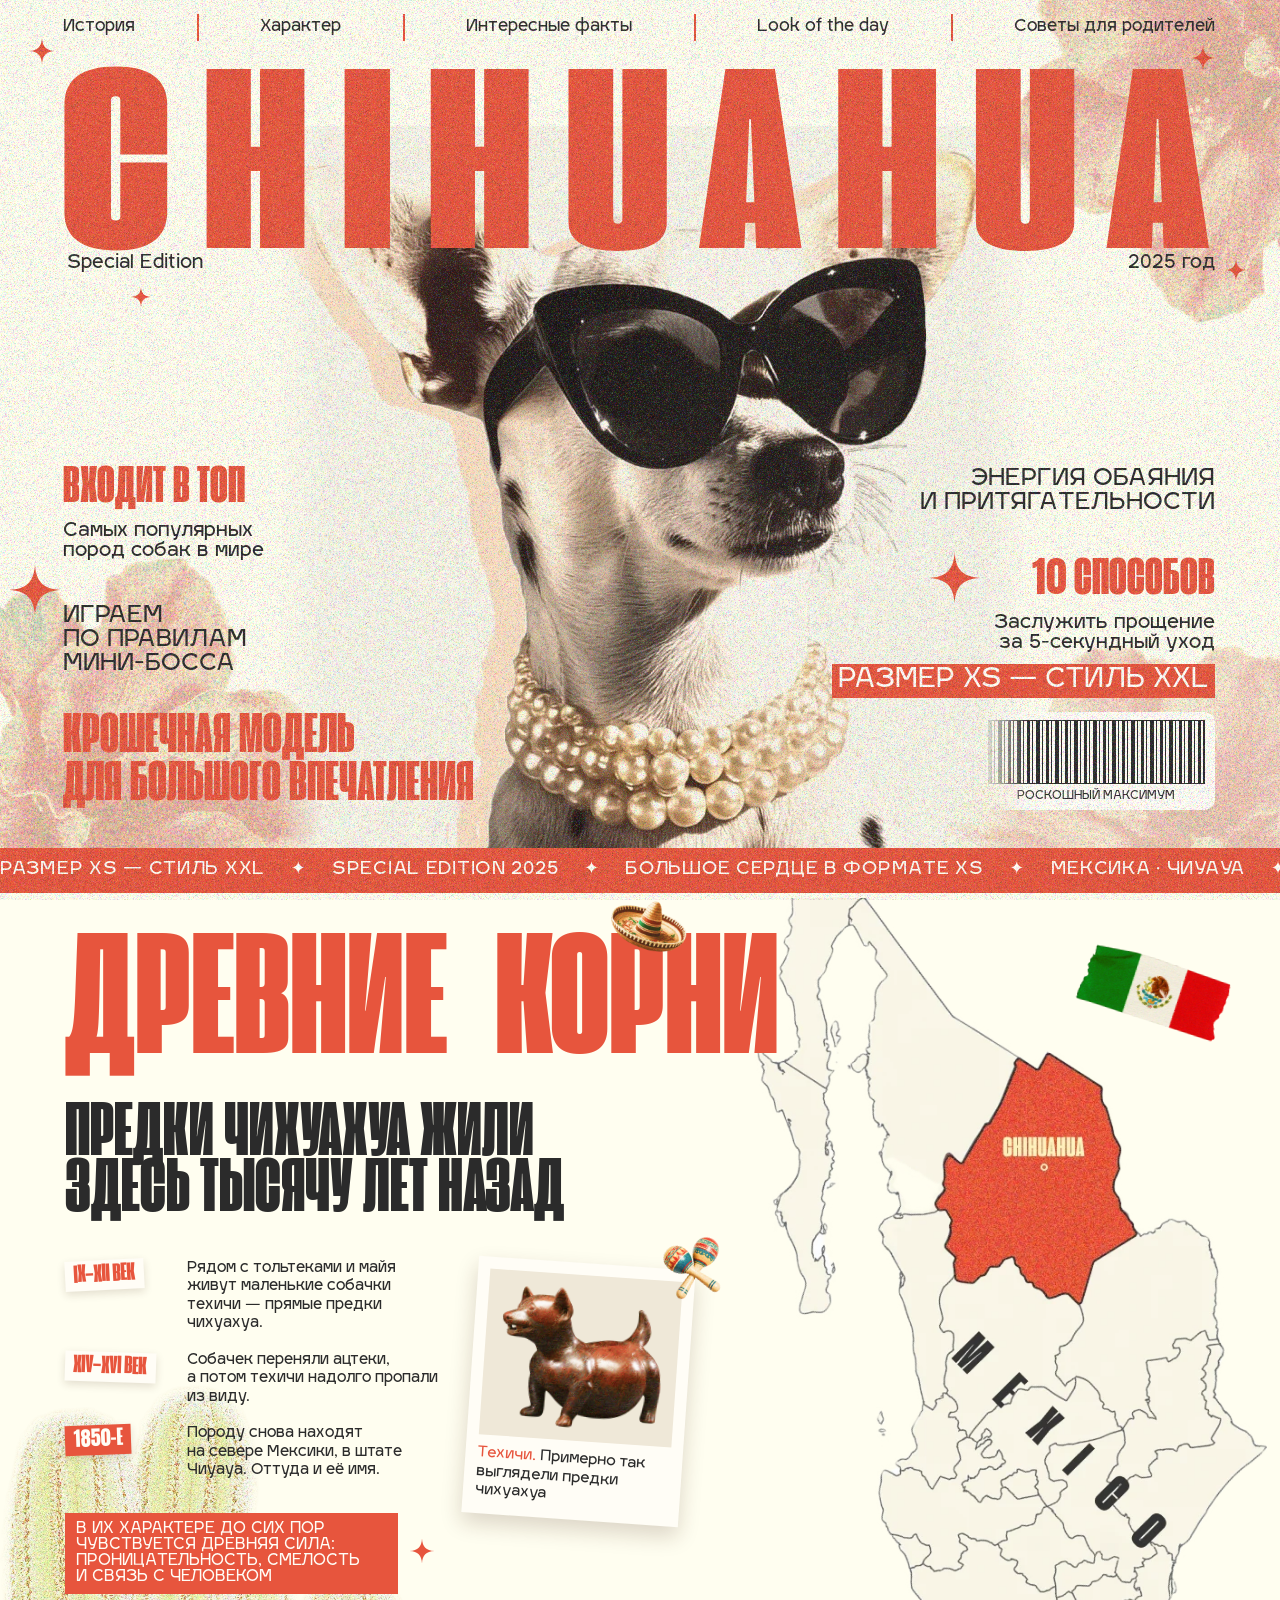
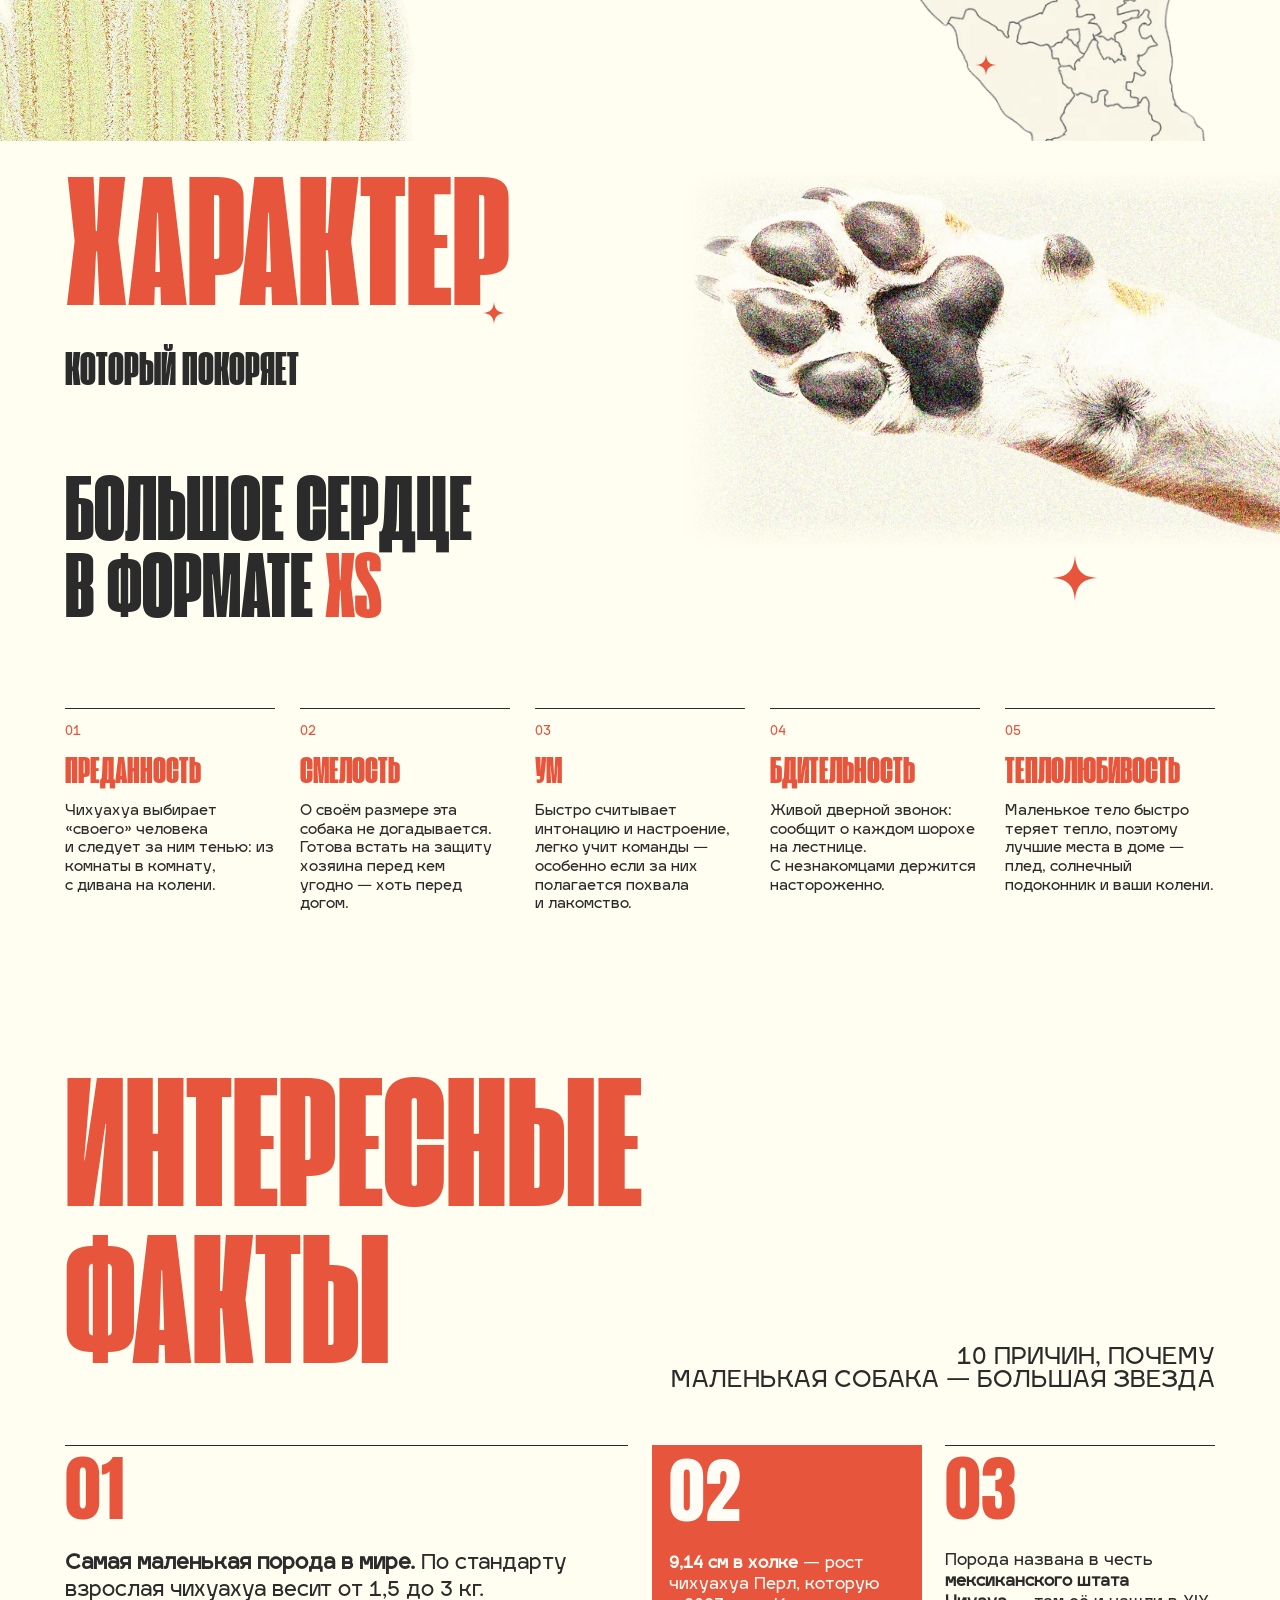
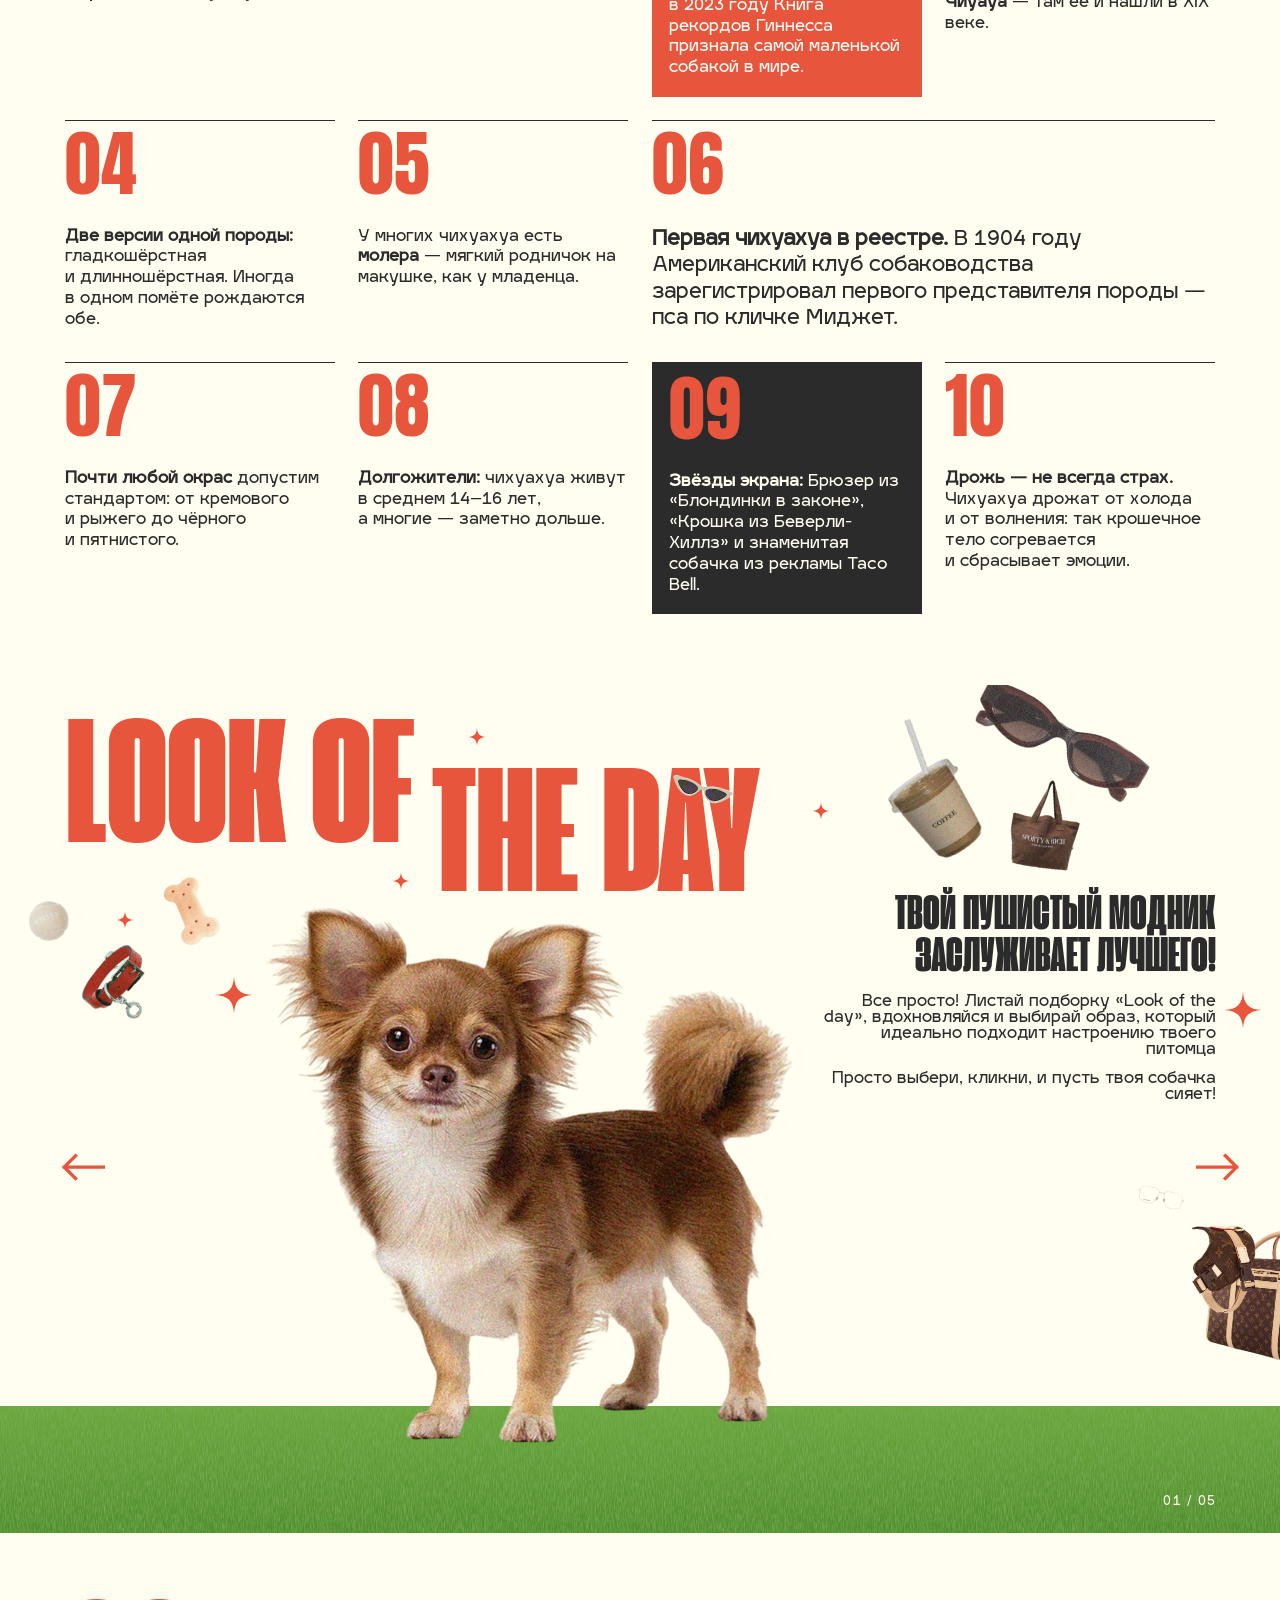
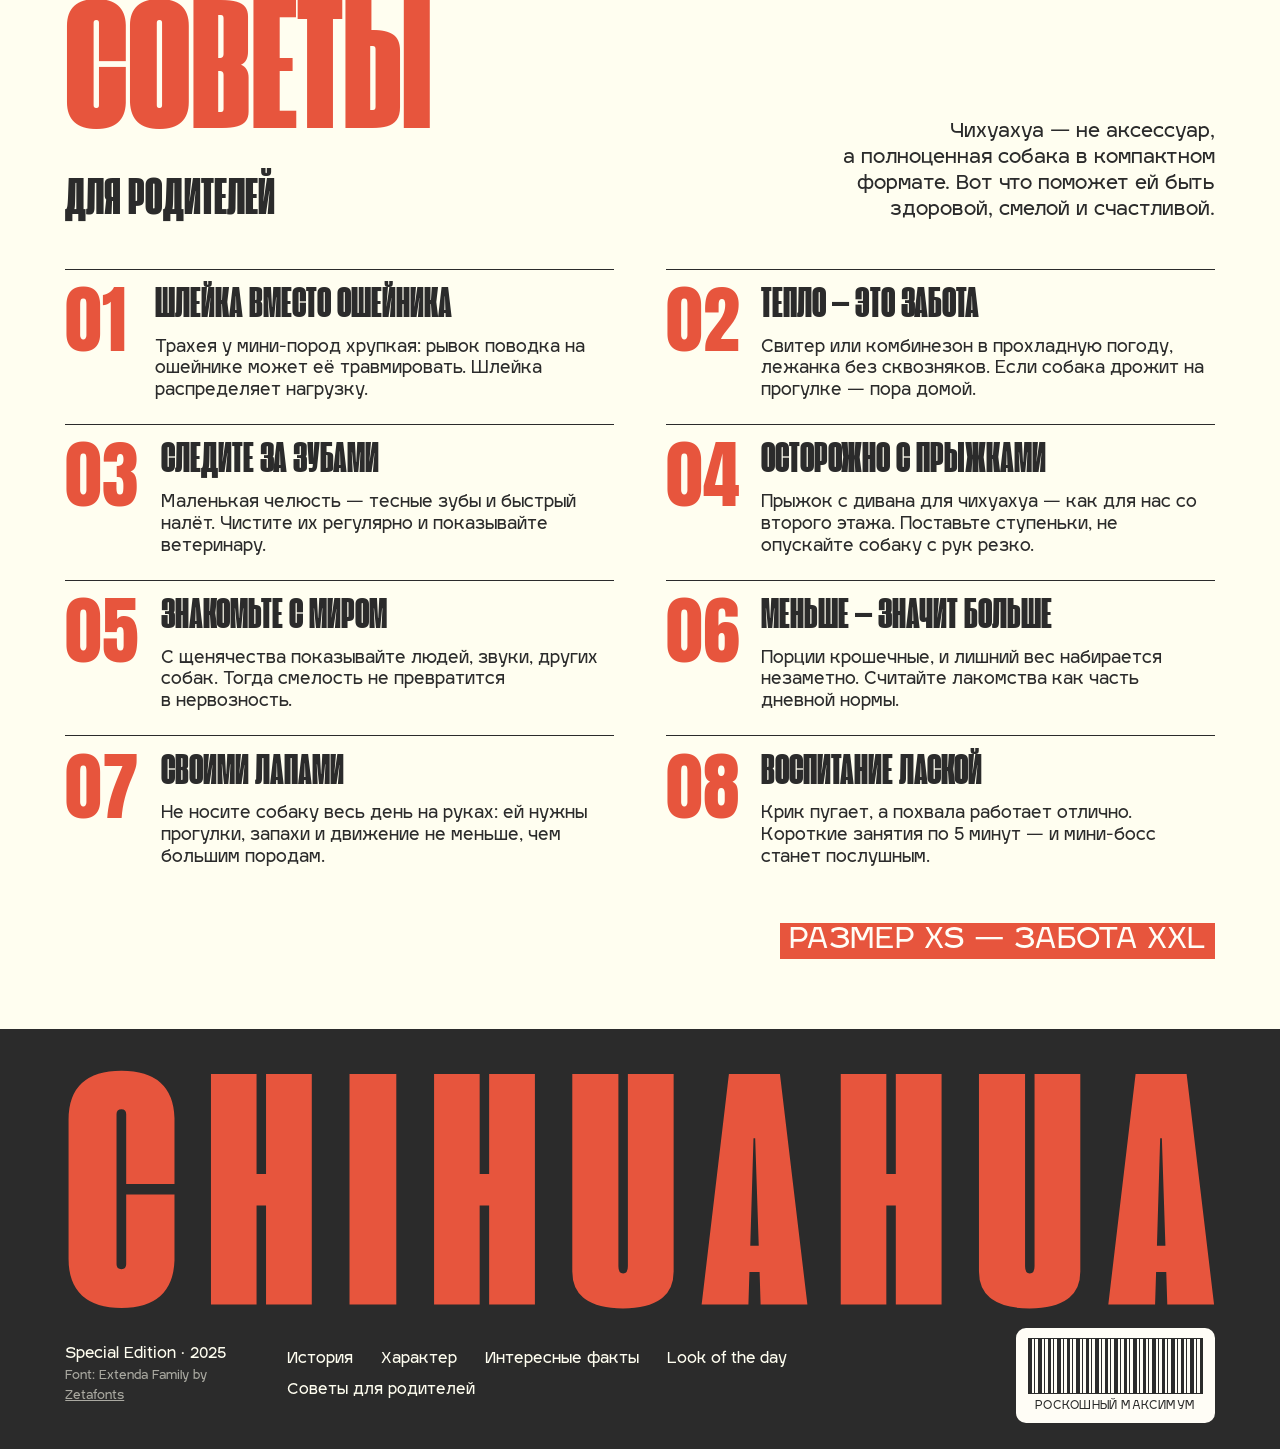
==== commit 606cca78: "History block: bigger map Co-Authored-By: Claude Opus 5.5 <noreply@anthropic.com>" ====
--- a/index.html
+++ b/index.html
@@ -8,7 +8,7 @@
 <link rel="preload" href="assets/fonts/Extenda-40-Hecto-trial.ttf" as="font" type="font/ttf" crossorigin>
 <link rel="preconnect" href="https://fonts.gstatic.com" crossorigin>
 <link href="https://fonts.googleapis.com/css2?family=Anton&text=0123456789&display=swap" rel="stylesheet">
-<link rel="stylesheet" href="styles.css?v=16">
+<link rel="stylesheet" href="styles.css?v=17">
 </head>
 <body>
 
--- a/styles.css
+++ b/styles.css
@@ -504,7 +504,7 @@
   .history__pol figcaption { margin-top: calc(18 * var(--m)); font-size: calc(27 * var(--t)); }
   .history__maracas { display: block; left: calc(735 * var(--mx) + 350 * var(--m)); top: calc(625 * var(--m)); width: calc(120 * var(--m)); rotate: 22deg; z-index: 4; }
   .history__flag { left: auto; right: calc(80 * var(--mx)); top: calc(110 * var(--m)); width: calc(280 * var(--m)); rotate: 8deg; z-index: 2; }
-  .history__map { right: calc(70 * var(--mx)); top: calc(60 * var(--m)); width: calc(1451 * var(--m)); margin: 0; z-index: 1; pointer-events: none; }
+  .history__map { right: calc(20 * var(--mx)); top: calc(10 * var(--m)); width: calc(1720 * var(--m)); margin: 0; z-index: 1; pointer-events: none; }
   .history__map img { width: 100%; margin: 0; }
   .history__map .ph { width: calc(785 * var(--m)); height: calc(1400 * var(--m)); margin-left: auto; }
   .history__cactus { left: calc(-40 * var(--m)); bottom: 0; width: calc(900 * var(--m)); z-index: 0; }
